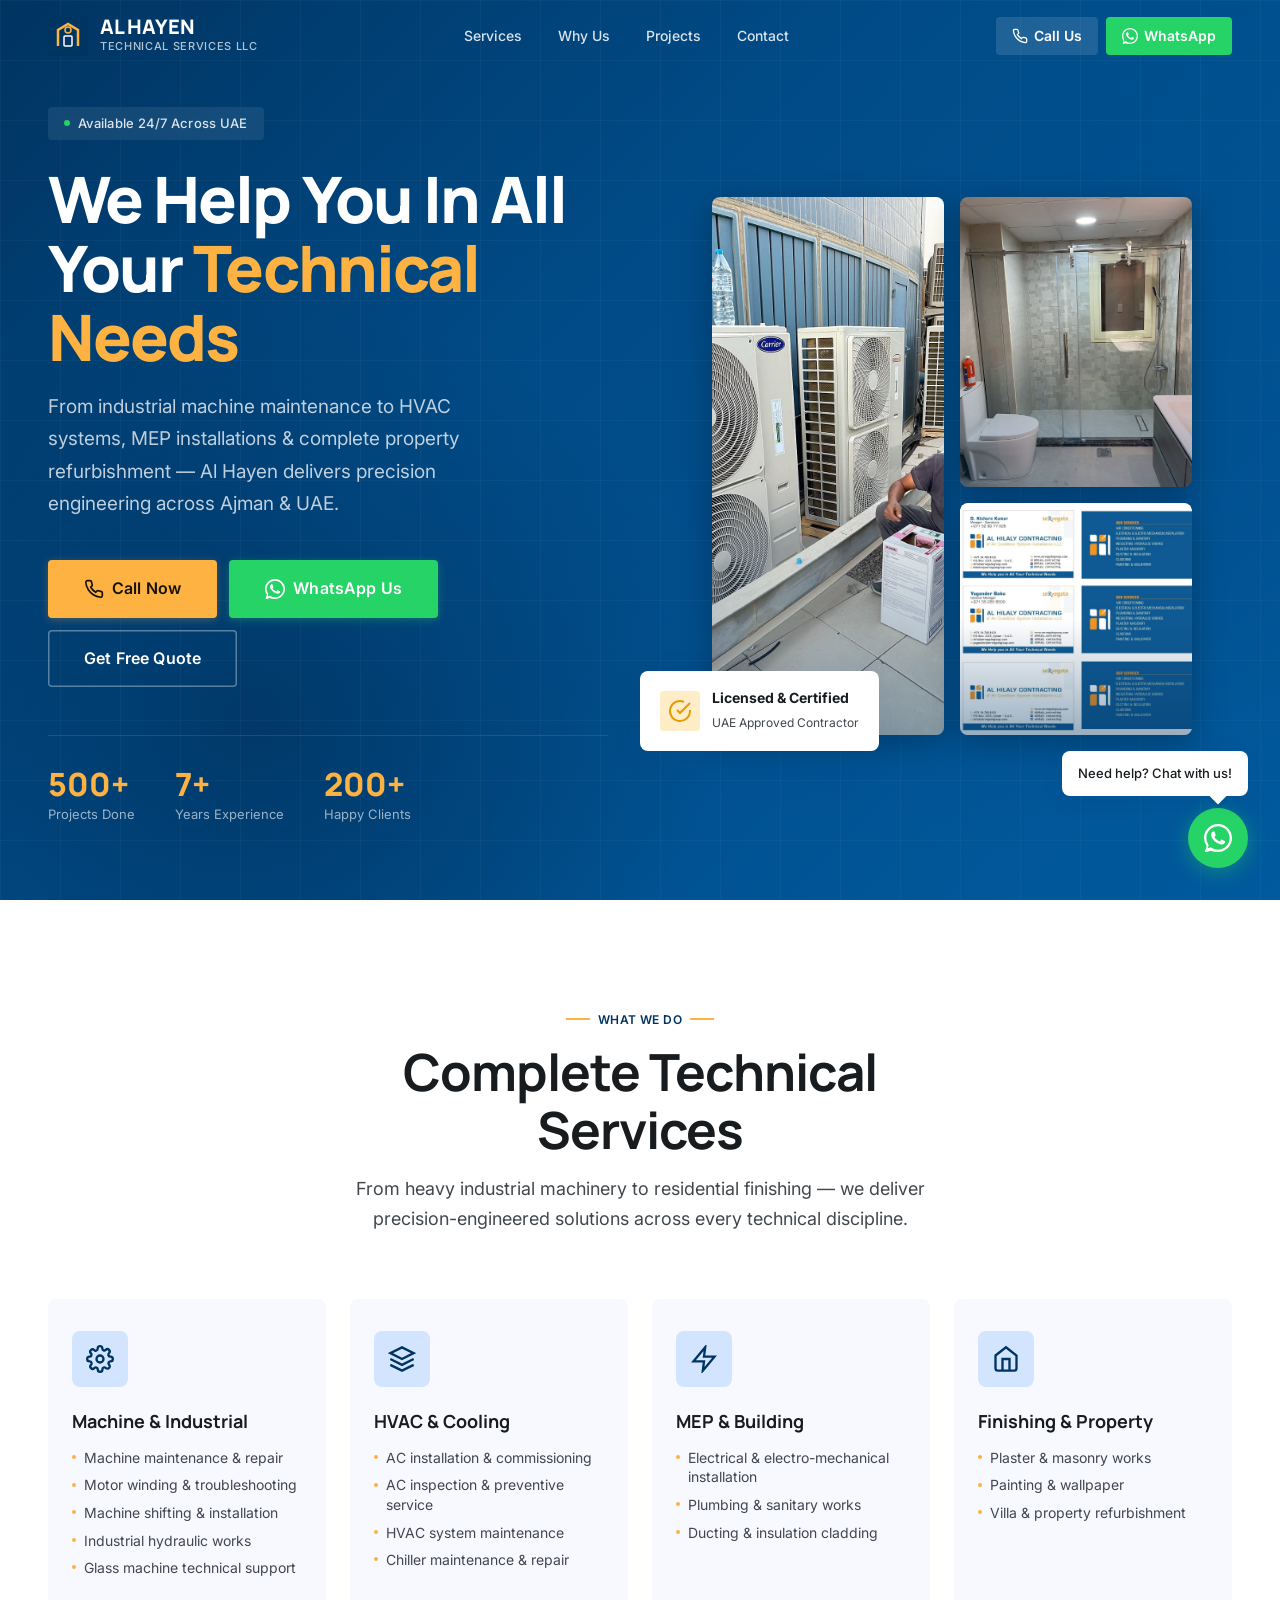
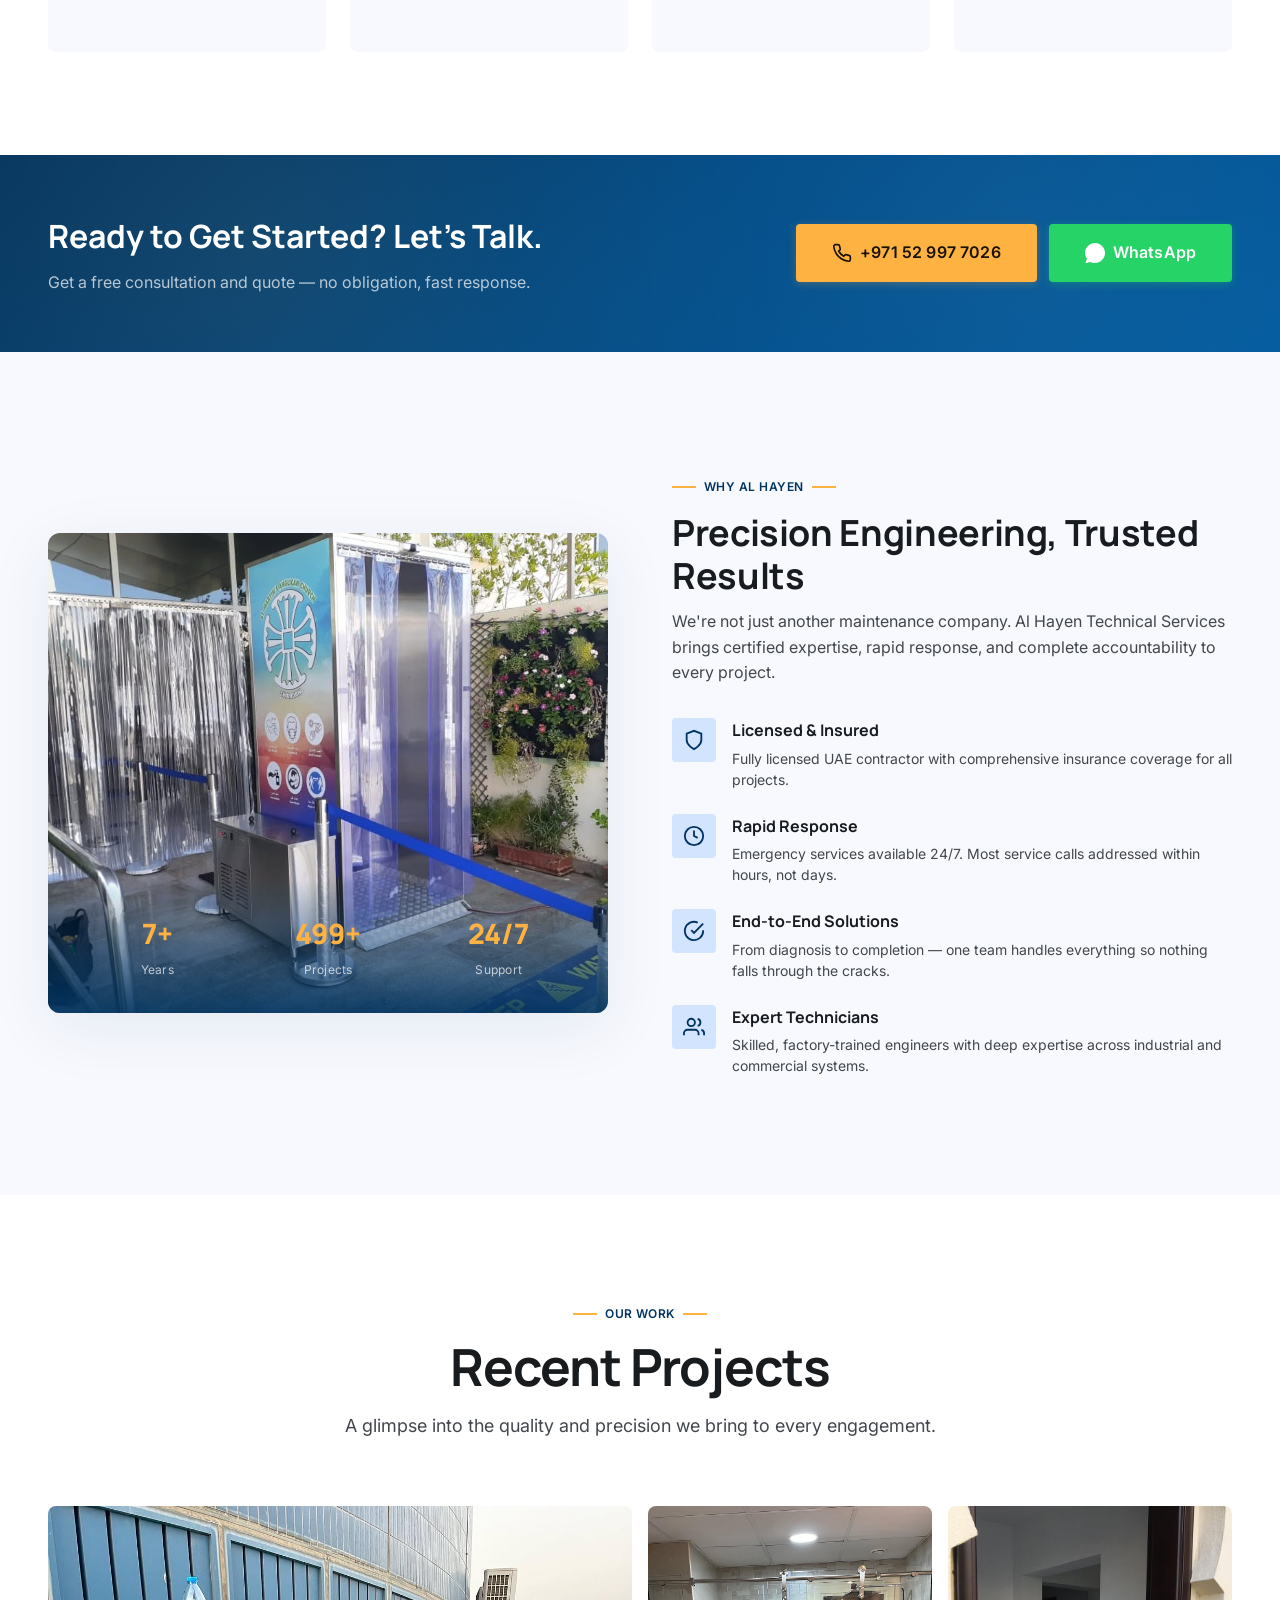
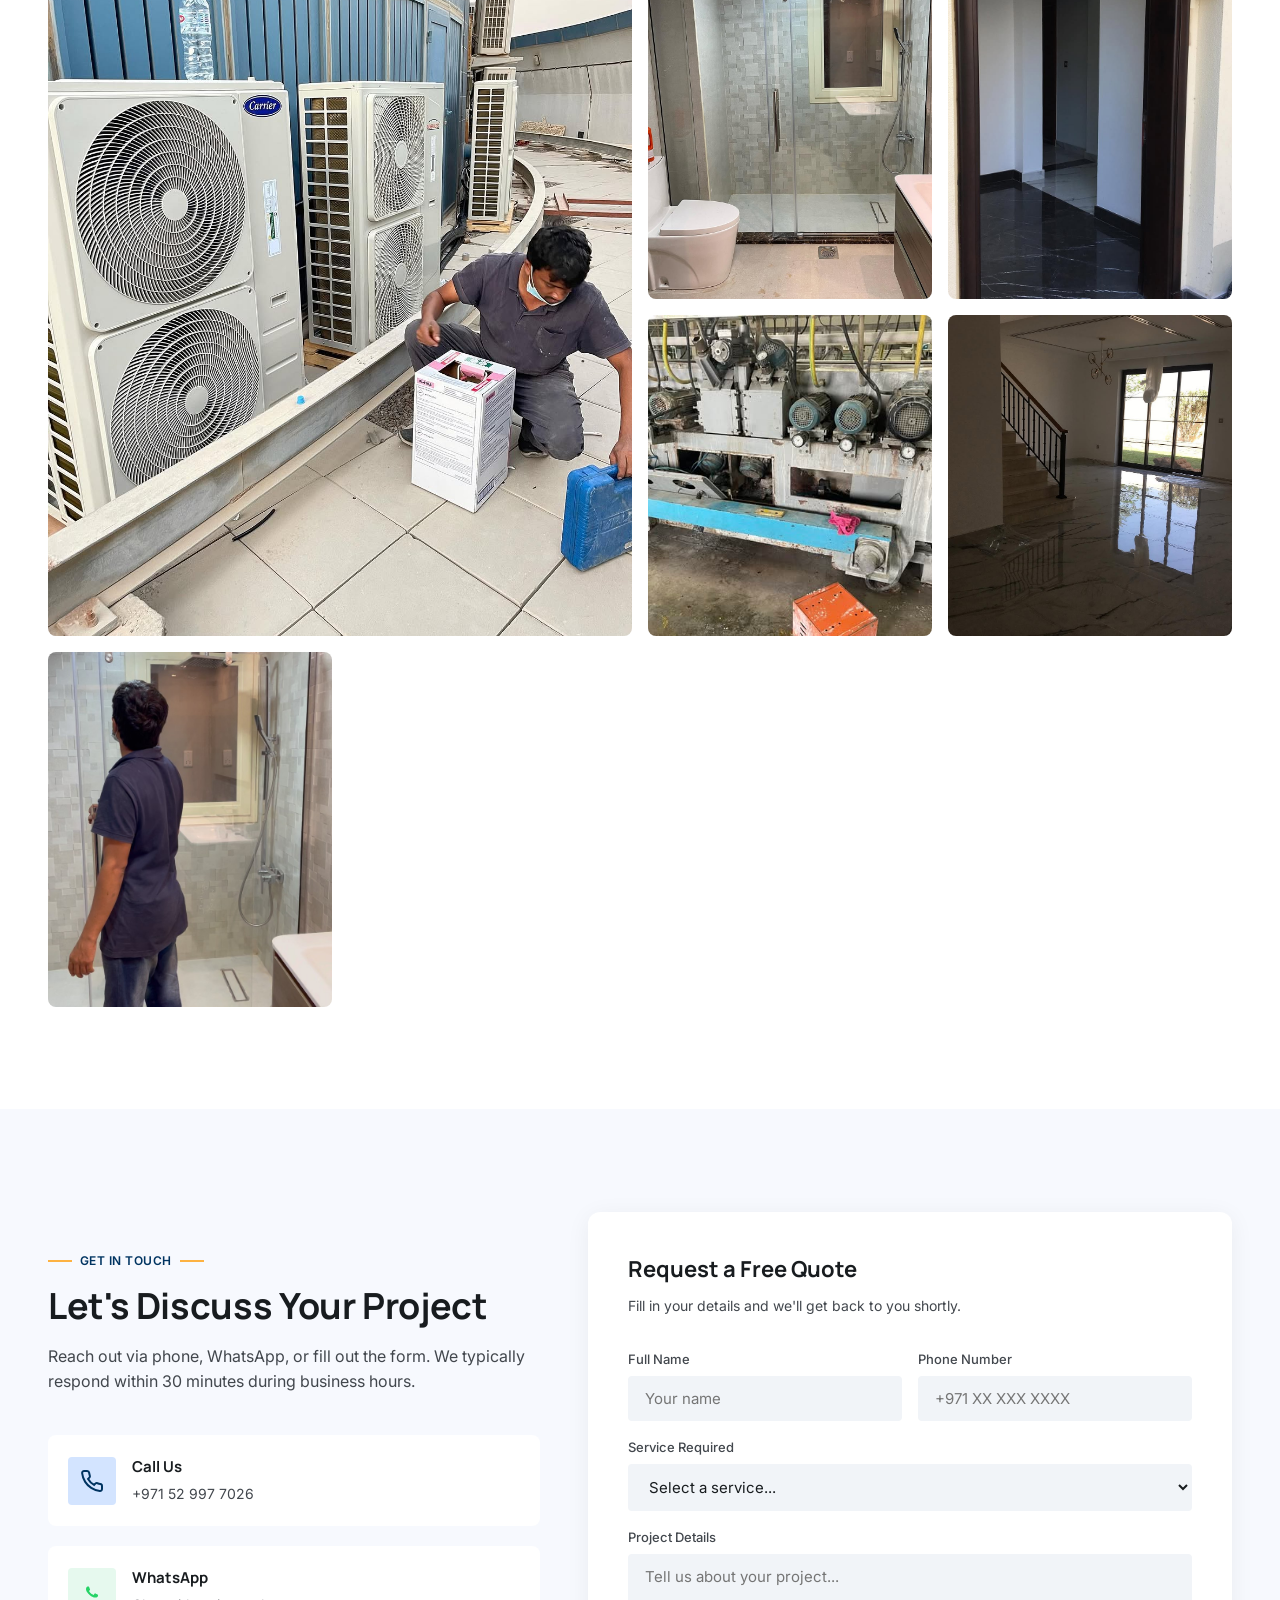
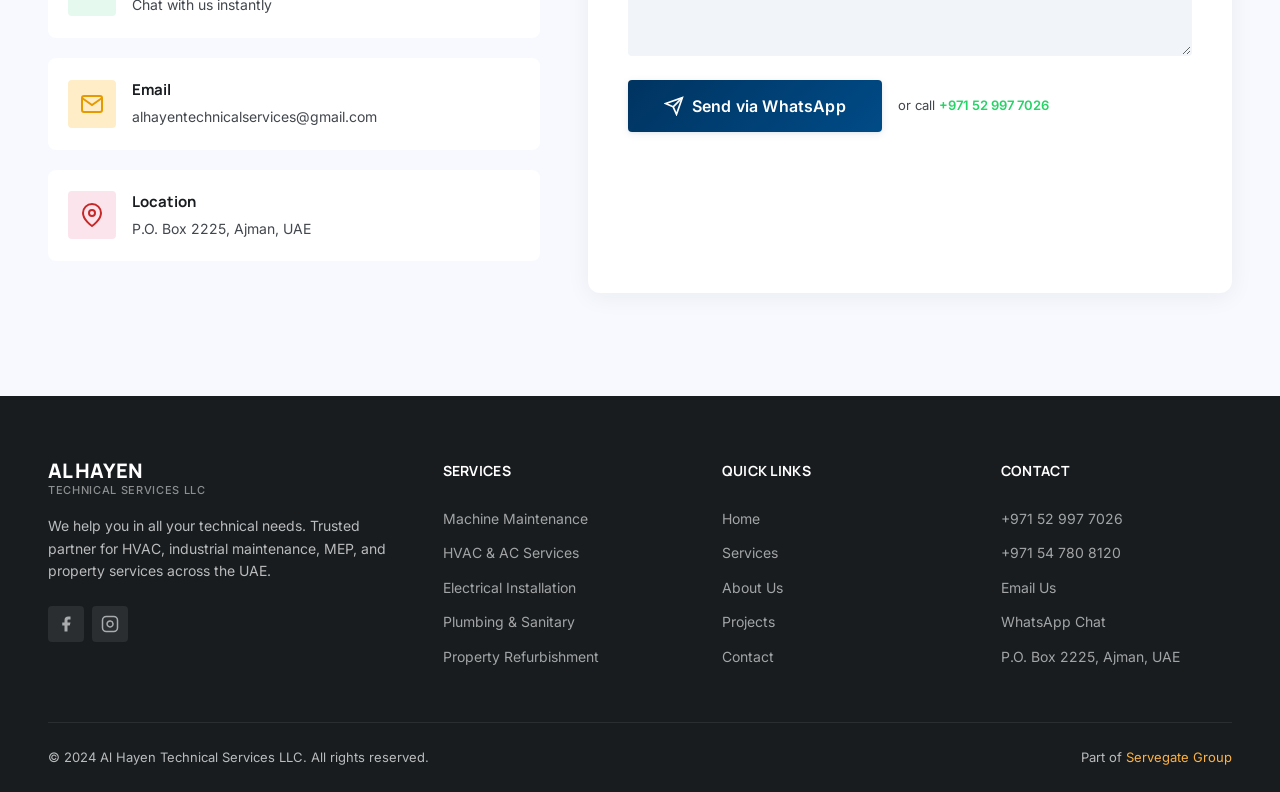
==== index.html @ f41e12c6 "feat: initial single-page site with hero, services, why-us, projects, contact, floating CTAs" ====
<!DOCTYPE html>
<html lang="en" dir="ltr">
<head>
<meta charset="UTF-8">
<meta name="viewport" content="width=device-width, initial-scale=1.0">
<title>Al Hayen Technical Services LLC | HVAC, Machine Maintenance & MEP Services in Ajman, UAE</title>
<meta name="description" content="Al Hayen Technical Services LLC – Premier HVAC installation, machine maintenance, industrial hydraulic works, electrical installation, plumbing, and property refurbishment services in Ajman & across UAE. Call +971 52 997 7026.">
<meta name="keywords" content="HVAC maintenance UAE, AC installation Ajman, machine maintenance UAE, industrial hydraulic works, plumbing services Ajman, electrical installation UAE, MEP services, chiller maintenance, villa refurbishment UAE, Al Hayen Technical Services">
<meta name="robots" content="index, follow">
<meta name="author" content="Al Hayen Technical Services LLC">
<link rel="canonical" href="https://www.servegategroup.com">
<meta property="og:title" content="Al Hayen Technical Services LLC | Expert Technical & MEP Services in UAE">
<meta property="og:description" content="Complete HVAC, machine maintenance, electrical, plumbing, and refurbishment solutions. Trusted by businesses across UAE since 2018.">
<meta property="og:type" content="website">
<meta property="og:url" content="https://www.servegategroup.com">
<meta property="og:locale" content="en_AE">
<meta name="twitter:card" content="summary_large_image">
<meta name="twitter:title" content="Al Hayen Technical Services LLC">
<meta name="twitter:description" content="Expert HVAC, Machine & MEP services across UAE. Contact us today.">
<link rel="stylesheet" href="css/style.css">
<script type="application/ld+json">
{"@context":"https://schema.org","@type":"LocalBusiness","name":"Al Hayen Technical Services LLC","description":"Premier technical services company offering HVAC, machine maintenance, MEP, electrical, plumbing, and refurbishment services in Ajman and across UAE.","url":"https://www.servegategroup.com","telephone":["+971529977026","+971547808120"],"email":"alhayentechnicalservices@gmail.com","address":{"@type":"PostalAddress","postOfficeBoxNumber":"2225","addressLocality":"Ajman","addressCountry":"AE"},"areaServed":{"@type":"Country","name":"United Arab Emirates"},"serviceType":["HVAC Installation","AC Maintenance","Machine Maintenance","Industrial Hydraulic Works","Electrical Installation","Plumbing","Ducting & Insulation","Painting & Refurbishment"],"priceRange":"$$","openingHours":"Mo-Sa 08:00-18:00"}
</script>
</head>
<body>

<!-- Navigation -->
<nav class="nav" id="nav" role="navigation" aria-label="Main navigation">
<div class="container"><div class="nav-inner">
<a href="#" class="nav-logo" aria-label="Al Hayen Technical Services Home">
<svg class="nav-logo-icon" viewBox="0 0 40 40" fill="none"><rect width="40" height="40" rx="4" fill="#003461"/><path d="M10 30V14l10-6 10 6v16" stroke="#fdb242" stroke-width="2.5" fill="none"/><rect x="16" y="20" width="8" height="10" rx="1" stroke="#fff" stroke-width="1.5" fill="none"/><circle cx="20" cy="14" r="3" stroke="#fdb242" stroke-width="1.5" fill="none"/></svg>
<div class="nav-logo-text"><span class="nav-logo-name">AL HAYEN</span><span class="nav-logo-sub">Technical Services LLC</span></div>
</a>
<ul class="nav-links" id="nav-links">
<li><a href="#services" class="nav-link">Services</a></li>
<li><a href="#why-us" class="nav-link">Why Us</a></li>
<li><a href="#projects" class="nav-link">Projects</a></li>
<li><a href="#contact" class="nav-link">Contact</a></li>
</ul>
<div class="nav-cta-group">
<a href="tel:+971529977026" class="nav-cta-phone"><svg viewBox="0 0 24 24" fill="none" stroke="currentColor" stroke-width="2"><path d="M22 16.92v3a2 2 0 01-2.18 2 19.79 19.79 0 01-8.63-3.07 19.5 19.5 0 01-6-6A19.79 19.79 0 012.12 4.18 2 2 0 014.11 2h3a2 2 0 012 1.72c.127.96.361 1.903.7 2.81a2 2 0 01-.45 2.11L8.09 9.91a16 16 0 006 6l1.27-1.27a2 2 0 012.11-.45c.907.339 1.85.573 2.81.7A2 2 0 0122 16.92z"/></svg>Call Us</a>
<a href="https://wa.me/971529977026?text=Hello%20Al%20Hayen%2C%20I%20need%20technical%20services." class="nav-cta-whatsapp" target="_blank" rel="noopener"><svg viewBox="0 0 24 24" fill="currentColor"><path d="M17.472 14.382c-.297-.149-1.758-.867-2.03-.967-.273-.099-.471-.148-.67.15-.197.297-.767.966-.94 1.164-.173.199-.347.223-.644.075-.297-.15-1.255-.463-2.39-1.475-.883-.788-1.48-1.761-1.653-2.059-.173-.297-.018-.458.13-.606.134-.133.298-.347.446-.52.149-.174.198-.298.298-.497.099-.198.05-.371-.025-.52-.075-.149-.669-1.612-.916-2.207-.242-.579-.487-.5-.669-.51-.173-.008-.371-.01-.57-.01-.198 0-.52.074-.792.372-.272.297-1.04 1.016-1.04 2.479 0 1.462 1.065 2.875 1.213 3.074.149.198 2.096 3.2 5.077 4.487.709.306 1.262.489 1.694.625.712.227 1.36.195 1.871.118.571-.085 1.758-.719 2.006-1.413.248-.694.248-1.289.173-1.413-.074-.124-.272-.198-.57-.347z"/><path d="M12 0C5.373 0 0 5.373 0 12c0 2.625.846 5.059 2.284 7.034L.789 23.492a.5.5 0 00.612.638l4.584-1.2A11.96 11.96 0 0012 24c6.627 0 12-5.373 12-12S18.627 0 12 0zm0 22c-2.239 0-4.332-.726-6.023-1.955l-.42-.312-2.715.711.724-2.646-.342-.544A9.958 9.958 0 012 12C2 6.477 6.477 2 12 2s10 4.477 10 10-4.477 10-10 10z"/></svg>WhatsApp</a>
</div>
<button class="nav-toggle" id="nav-toggle" aria-label="Toggle menu"><span></span><span></span><span></span></button>
</div></div>
</nav>

<!-- Hero -->
<section class="hero" id="home">
<div class="hero-grid-pattern"></div>
<div class="container"><div class="hero-content">
<div class="hero-text">
<div class="hero-badge reveal"><span class="hero-badge-dot"></span><span>Available 24/7 Across UAE</span></div>
<h1 class="display-lg hero-title reveal reveal-delay-1">We Help You In All Your <span class="hero-title-accent">Technical Needs</span></h1>
<p class="hero-subtitle reveal reveal-delay-2">From industrial machine maintenance to HVAC systems, MEP installations & complete property refurbishment — Al Hayen delivers precision engineering across Ajman & UAE.</p>
<div class="hero-cta-group reveal reveal-delay-3">
<a href="tel:+971529977026" class="btn btn-secondary btn-lg"><svg viewBox="0 0 24 24" fill="none" stroke="currentColor" stroke-width="2"><path d="M22 16.92v3a2 2 0 01-2.18 2 19.79 19.79 0 01-8.63-3.07 19.5 19.5 0 01-6-6A19.79 19.79 0 012.12 4.18 2 2 0 014.11 2h3a2 2 0 012 1.72c.127.96.361 1.903.7 2.81a2 2 0 01-.45 2.11L8.09 9.91a16 16 0 006 6l1.27-1.27a2 2 0 012.11-.45c.907.339 1.85.573 2.81.7A2 2 0 0122 16.92z"/></svg>Call Now</a>
<a href="https://wa.me/971529977026?text=Hello%20Al%20Hayen%2C%20I%20need%20technical%20services." class="btn btn-whatsapp btn-lg" target="_blank" rel="noopener"><svg viewBox="0 0 24 24" fill="currentColor" width="20" height="20"><path d="M17.472 14.382c-.297-.149-1.758-.867-2.03-.967-.273-.099-.471-.148-.67.15-.197.297-.767.966-.94 1.164-.173.199-.347.223-.644.075-.297-.15-1.255-.463-2.39-1.475-.883-.788-1.48-1.761-1.653-2.059-.173-.297-.018-.458.13-.606.134-.133.298-.347.446-.52.149-.174.198-.298.298-.497.099-.198.05-.371-.025-.52-.075-.149-.669-1.612-.916-2.207-.242-.579-.487-.5-.669-.51-.173-.008-.371-.01-.57-.01-.198 0-.52.074-.792.372-.272.297-1.04 1.016-1.04 2.479 0 1.462 1.065 2.875 1.213 3.074.149.198 2.096 3.2 5.077 4.487.709.306 1.262.489 1.694.625.712.227 1.36.195 1.871.118.571-.085 1.758-.719 2.006-1.413.248-.694.248-1.289.173-1.413-.074-.124-.272-.198-.57-.347z"/><path d="M12 0C5.373 0 0 5.373 0 12a11.96 11.96 0 002.284 7.034L.789 23.492a.5.5 0 00.612.638l4.584-1.2A11.96 11.96 0 0012 24c6.627 0 12-5.373 12-12S18.627 0 12 0zm0 22a9.94 9.94 0 01-5.599-1.701l-.42-.312-2.715.711.724-2.646-.342-.544A9.958 9.958 0 012 12C2 6.477 6.477 2 12 2s10 4.477 10 10-4.477 10-10 10z"/></svg>WhatsApp Us</a>
<a href="#contact" class="btn btn-outline btn-lg">Get Free Quote</a>
</div>
<div class="hero-stats reveal reveal-delay-4">
<div class="hero-stat"><div class="hero-stat-number"><span data-count="500" data-suffix="+">0</span></div><div class="hero-stat-label">Projects Done</div></div>
<div class="hero-stat"><div class="hero-stat-number"><span data-count="7" data-suffix="+">0</span></div><div class="hero-stat-label">Years Experience</div></div>
<div class="hero-stat"><div class="hero-stat-number"><span data-count="200" data-suffix="+">0</span></div><div class="hero-stat-label">Happy Clients</div></div>
</div>
</div>
<div class="hero-visual reveal-right">
<div class="hero-image-grid">
<div class="hero-image-card"><img src="images/ig_2022-08-16_chvhcnzbmzx_image_01_106c8781.jpg" alt="HVAC maintenance service by Al Hayen" loading="eager"></div>
<div class="hero-image-card"><img src="images/ig_2021-12-15_cxf98jsbx-q_image_03_b2175682.jpg" alt="Bathroom renovation by Al Hayen" loading="eager"></div>
<div class="hero-image-card"><img src="images/ig_2021-05-07_colkmxpncfr_image_01_bd1fe22f.jpg" alt="Machine maintenance work" loading="eager"></div>
</div>
<div class="hero-floating-card">
<div class="hero-floating-icon"><svg viewBox="0 0 24 24" fill="none" stroke="currentColor" stroke-width="2" width="24" height="24"><path d="M22 11.08V12a10 10 0 11-5.93-9.14"/><polyline points="22 4 12 14.01 9 11.01"/></svg></div>
<div class="hero-floating-text"><strong>Licensed & Certified</strong><span>UAE Approved Contractor</span></div>
</div>
</div>
</div></div>
</section>

<!-- Services -->
<section class="services-overview section" id="services">
<div class="container">
<div class="section-header reveal">
<div class="section-label label-sm">What We Do</div>
<h2 class="display-md section-title">Complete Technical Services</h2>
<p class="body-lg section-desc">From heavy industrial machinery to residential finishing — we deliver precision-engineered solutions across every technical discipline.</p>
</div>
<div class="service-categories">

<div class="service-category reveal reveal-delay-1">
<div class="service-category-icon"><svg viewBox="0 0 24 24" fill="none" stroke="currentColor" stroke-width="2"><circle cx="12" cy="12" r="3"/><path d="M19.4 15a1.65 1.65 0 00.33 1.82l.06.06a2 2 0 010 2.83 2 2 0 01-2.83 0l-.06-.06a1.65 1.65 0 00-1.82-.33 1.65 1.65 0 00-1 1.51V21a2 2 0 01-4 0v-.09A1.65 1.65 0 009 19.4a1.65 1.65 0 00-1.82.33l-.06.06a2 2 0 01-2.83-2.83l.06-.06A1.65 1.65 0 004.68 15a1.65 1.65 0 00-1.51-1H3a2 2 0 010-4h.09A1.65 1.65 0 004.6 9a1.65 1.65 0 00-.33-1.82l-.06-.06a2 2 0 112.83-2.83l.06.06A1.65 1.65 0 009 4.68a1.65 1.65 0 001-1.51V3a2 2 0 014 0v.09a1.65 1.65 0 001 1.51 1.65 1.65 0 001.82-.33l.06-.06a2 2 0 012.83 2.83l-.06.06a1.65 1.65 0 00-.33 1.82V9a1.65 1.65 0 001.51 1H21a2 2 0 010 4h-.09a1.65 1.65 0 00-1.51 1z"/></svg></div>
<h3>Machine & Industrial</h3>
<ul class="service-category-list">
<li>Machine maintenance & repair</li>
<li>Motor winding & troubleshooting</li>
<li>Machine shifting & installation</li>
<li>Industrial hydraulic works</li>
<li>Glass machine technical support</li>
</ul>
<div class="service-category-cta"><span>Get Quote</span><svg viewBox="0 0 24 24" fill="none" stroke="currentColor" stroke-width="2.5"><line x1="5" y1="12" x2="19" y2="12"/><polyline points="12 5 19 12 12 19"/></svg></div>
</div>

<div class="service-category reveal reveal-delay-2">
<div class="service-category-icon"><svg viewBox="0 0 24 24" fill="none" stroke="currentColor" stroke-width="2"><path d="M12 2L2 7l10 5 10-5-10-5z"/><path d="M2 17l10 5 10-5"/><path d="M2 12l10 5 10-5"/></svg></div>
<h3>HVAC & Cooling</h3>
<ul class="service-category-list">
<li>AC installation & commissioning</li>
<li>AC inspection & preventive service</li>
<li>HVAC system maintenance</li>
<li>Chiller maintenance & repair</li>
</ul>
<div class="service-category-cta"><span>Get Quote</span><svg viewBox="0 0 24 24" fill="none" stroke="currentColor" stroke-width="2.5"><line x1="5" y1="12" x2="19" y2="12"/><polyline points="12 5 19 12 12 19"/></svg></div>
</div>

<div class="service-category reveal reveal-delay-3">
<div class="service-category-icon"><svg viewBox="0 0 24 24" fill="none" stroke="currentColor" stroke-width="2"><path d="M13 2L3 14h9l-1 8 10-12h-9l1-8z"/></svg></div>
<h3>MEP & Building</h3>
<ul class="service-category-list">
<li>Electrical & electro-mechanical installation</li>
<li>Plumbing & sanitary works</li>
<li>Ducting & insulation cladding</li>
</ul>
<div class="service-category-cta"><span>Get Quote</span><svg viewBox="0 0 24 24" fill="none" stroke="currentColor" stroke-width="2.5"><line x1="5" y1="12" x2="19" y2="12"/><polyline points="12 5 19 12 12 19"/></svg></div>
</div>

<div class="service-category reveal reveal-delay-4">
<div class="service-category-icon"><svg viewBox="0 0 24 24" fill="none" stroke="currentColor" stroke-width="2"><path d="M3 9l9-7 9 7v11a2 2 0 01-2 2H5a2 2 0 01-2-2z"/><polyline points="9 22 9 12 15 12 15 22"/></svg></div>
<h3>Finishing & Property</h3>
<ul class="service-category-list">
<li>Plaster & masonry works</li>
<li>Painting & wallpaper</li>
<li>Villa & property refurbishment</li>
</ul>
<div class="service-category-cta"><span>Get Quote</span><svg viewBox="0 0 24 24" fill="none" stroke="currentColor" stroke-width="2.5"><line x1="5" y1="12" x2="19" y2="12"/><polyline points="12 5 19 12 12 19"/></svg></div>
</div>

</div>
</div>
</section>

<!-- CTA Banner -->
<section class="cta-banner section" style="padding:0">
<div class="container"><div class="cta-banner-inner">
<div class="cta-banner-text">
<h2>Ready to Get Started? Let's Talk.</h2>
<p>Get a free consultation and quote — no obligation, fast response.</p>
</div>
<div class="cta-banner-actions">
<a href="tel:+971529977026" class="btn btn-secondary btn-lg"><svg viewBox="0 0 24 24" fill="none" stroke="currentColor" stroke-width="2"><path d="M22 16.92v3a2 2 0 01-2.18 2 19.79 19.79 0 01-8.63-3.07 19.5 19.5 0 01-6-6A19.79 19.79 0 012.12 4.18 2 2 0 014.11 2h3a2 2 0 012 1.72c.127.96.361 1.903.7 2.81a2 2 0 01-.45 2.11L8.09 9.91a16 16 0 006 6l1.27-1.27a2 2 0 012.11-.45c.907.339 1.85.573 2.81.7A2 2 0 0122 16.92z"/></svg>+971 52 997 7026</a>
<a href="https://wa.me/971529977026" class="btn btn-whatsapp btn-lg" target="_blank" rel="noopener"><svg viewBox="0 0 24 24" fill="currentColor" width="20" height="20"><path d="M17.472 14.382c-.297-.149-1.758-.867-2.03-.967-.273-.099-.471-.148-.67.15-.197.297-.767.966-.94 1.164-.173.199-.347.223-.644.075-.297-.15-1.255-.463-2.39-1.475-.883-.788-1.48-1.761-1.653-2.059-.173-.297-.018-.458.13-.606.134-.133.298-.347.446-.52.149-.174.198-.298.298-.497.099-.198.05-.371-.025-.52-.075-.149-.669-1.612-.916-2.207-.242-.579-.487-.5-.669-.51-.173-.008-.371-.01-.57-.01-.198 0-.52.074-.792.372-.272.297-1.04 1.016-1.04 2.479 0 1.462 1.065 2.875 1.213 3.074.149.198 2.096 3.2 5.077 4.487.709.306 1.262.489 1.694.625.712.227 1.36.195 1.871.118.571-.085 1.758-.719 2.006-1.413.248-.694.248-1.289.173-1.413-.074-.124-.272-.198-.57-.347z"/><path d="M12 0C5.373 0 0 5.373 0 12a11.96 11.96 0 002.284 7.034L.789 23.492a.5.5 0 00.612.638l4.584-1.2A11.96 11.96 0 0012 24c6.627 0 12-5.373 12-12S18.627 0 12 0z"/></svg>WhatsApp</a>
</div>
</div></div>
</section>

<!-- Why Choose Us -->
<section class="why-us section" id="why-us">
<div class="container"><div class="why-us-grid">
<div class="why-us-image reveal-left">
<img src="images/ig_2021-05-07_colkus-hmqb_image_01_f644bfc2.jpg" alt="Al Hayen technical installation work">
<div class="why-us-image-overlay">
<div class="why-us-image-stat"><strong data-count="7" data-suffix="+">0</strong><span>Years</span></div>
<div class="why-us-image-stat"><strong data-count="500" data-suffix="+">0</strong><span>Projects</span></div>
<div class="why-us-image-stat"><strong data-count="24" data-suffix="/7">0</strong><span>Support</span></div>
</div>
</div>
<div class="why-us-content reveal-right">
<div class="section-label label-sm">Why Al Hayen</div>
<h2 class="headline-lg">Precision Engineering, Trusted Results</h2>
<p class="body-md" style="color:var(--on-surface-variant);margin-top:0.75rem">We're not just another maintenance company. Al Hayen Technical Services brings certified expertise, rapid response, and complete accountability to every project.</p>
<div class="why-us-features">
<div class="why-us-feature">
<div class="why-us-feature-icon"><svg viewBox="0 0 24 24" fill="none" stroke="currentColor" stroke-width="2"><path d="M12 22s8-4 8-10V5l-8-3-8 3v7c0 6 8 10 8 10z"/></svg></div>
<div><h4>Licensed & Insured</h4><p>Fully licensed UAE contractor with comprehensive insurance coverage for all projects.</p></div>
</div>
<div class="why-us-feature">
<div class="why-us-feature-icon"><svg viewBox="0 0 24 24" fill="none" stroke="currentColor" stroke-width="2"><circle cx="12" cy="12" r="10"/><polyline points="12 6 12 12 16 14"/></svg></div>
<div><h4>Rapid Response</h4><p>Emergency services available 24/7. Most service calls addressed within hours, not days.</p></div>
</div>
<div class="why-us-feature">
<div class="why-us-feature-icon"><svg viewBox="0 0 24 24" fill="none" stroke="currentColor" stroke-width="2"><path d="M22 11.08V12a10 10 0 11-5.93-9.14"/><polyline points="22 4 12 14.01 9 11.01"/></svg></div>
<div><h4>End-to-End Solutions</h4><p>From diagnosis to completion — one team handles everything so nothing falls through the cracks.</p></div>
</div>
<div class="why-us-feature">
<div class="why-us-feature-icon"><svg viewBox="0 0 24 24" fill="none" stroke="currentColor" stroke-width="2"><path d="M17 21v-2a4 4 0 00-4-4H5a4 4 0 00-4 4v2"/><circle cx="9" cy="7" r="4"/><path d="M23 21v-2a4 4 0 00-3-3.87"/><path d="M16 3.13a4 4 0 010 7.75"/></svg></div>
<div><h4>Expert Technicians</h4><p>Skilled, factory-trained engineers with deep expertise across industrial and commercial systems.</p></div>
</div>
</div>
</div>
</div></div>
</section>

<!-- Projects Gallery -->
<section class="projects section" id="projects">
<div class="container">
<div class="section-header reveal">
<div class="section-label label-sm">Our Work</div>
<h2 class="display-md section-title">Recent Projects</h2>
<p class="body-lg section-desc">A glimpse into the quality and precision we bring to every engagement.</p>
</div>
<div class="projects-grid">
<div class="project-card reveal"><img src="images/ig_2022-08-16_chvhcnzbmzx_image_01_106c8781.jpg" alt="HVAC outdoor unit maintenance" loading="lazy"><div class="project-card-overlay"><span>HVAC</span><h3>Commercial AC Maintenance</h3></div></div>
<div class="project-card reveal reveal-delay-1"><img src="images/ig_2021-12-15_cxf98jsbx-q_image_03_b2175682.jpg" alt="Bathroom renovation project" loading="lazy"><div class="project-card-overlay"><span>Refurbishment</span><h3>Bathroom Renovation</h3></div></div>
<div class="project-card reveal reveal-delay-2"><img src="images/ig_2021-05-07_colohemnpby_image_01_d3613213.jpg" alt="Electrical installation work" loading="lazy"><div class="project-card-overlay"><span>Electrical</span><h3>Electro-Mechanical Install</h3></div></div>
<div class="project-card reveal reveal-delay-1"><img src="images/fb_unknown-date_post2_image_05_66b47ca9.jpg" alt="Industrial machinery maintenance" loading="lazy"><div class="project-card-overlay"><span>Industrial</span><h3>Machine Maintenance</h3></div></div>
<div class="project-card reveal reveal-delay-2"><img src="images/ig_2021-05-08_comzwvcnc2o_image_01_40a41da8.jpg" alt="Plumbing installation" loading="lazy"><div class="project-card-overlay"><span>MEP</span><h3>Plumbing & Sanitary</h3></div></div>
<div class="project-card reveal reveal-delay-3"><img src="images/ig_2021-12-15_cxf98jsbx-q_image_01_9e23c23c.jpg" alt="Interior finishing work" loading="lazy"><div class="project-card-overlay"><span>Finishing</span><h3>Interior Finishing</h3></div></div>
</div>
</div>
</section>

<!-- Contact -->
<section class="contact section" id="contact">
<div class="container"><div class="contact-grid">
<div class="contact-info reveal-left">
<div class="section-label label-sm">Get In Touch</div>
<h2 class="headline-lg">Let's Discuss Your Project</h2>
<p class="body-md contact-info-desc">Reach out via phone, WhatsApp, or fill out the form. We typically respond within 30 minutes during business hours.</p>
<div class="contact-methods">
<a href="tel:+971529977026" class="contact-method"><div class="contact-method-icon phone"><svg viewBox="0 0 24 24" fill="none" stroke="currentColor" stroke-width="2"><path d="M22 16.92v3a2 2 0 01-2.18 2 19.79 19.79 0 01-8.63-3.07 19.5 19.5 0 01-6-6A19.79 19.79 0 012.12 4.18 2 2 0 014.11 2h3a2 2 0 012 1.72c.127.96.361 1.903.7 2.81a2 2 0 01-.45 2.11L8.09 9.91a16 16 0 006 6l1.27-1.27a2 2 0 012.11-.45c.907.339 1.85.573 2.81.7A2 2 0 0122 16.92z"/></svg></div><div class="contact-method-text"><strong>Call Us</strong><span>+971 52 997 7026</span></div></a>
<a href="https://wa.me/971529977026" class="contact-method" target="_blank" rel="noopener"><div class="contact-method-icon whatsapp"><svg viewBox="0 0 24 24" fill="currentColor"><path d="M17.472 14.382c-.297-.149-1.758-.867-2.03-.967-.273-.099-.471-.148-.67.15-.197.297-.767.966-.94 1.164-.173.199-.347.223-.644.075-.297-.15-1.255-.463-2.39-1.475-.883-.788-1.48-1.761-1.653-2.059-.173-.297-.018-.458.13-.606.134-.133.298-.347.446-.52.149-.174.198-.298.298-.497.099-.198.05-.371-.025-.52-.075-.149-.669-1.612-.916-2.207-.242-.579-.487-.5-.669-.51l-.57-.01c-.198 0-.52.074-.792.372-.272.297-1.04 1.016-1.04 2.479 0 1.462 1.065 2.875 1.213 3.074.149.198 2.096 3.2 5.077 4.487.709.306 1.262.489 1.694.625.712.227 1.36.195 1.871.118.571-.085 1.758-.719 2.006-1.413.248-.694.248-1.289.173-1.413-.074-.124-.272-.198-.57-.347z"/></svg></div><div class="contact-method-text"><strong>WhatsApp</strong><span>Chat with us instantly</span></div></a>
<a href="mailto:alhayentechnicalservices@gmail.com" class="contact-method"><div class="contact-method-icon email"><svg viewBox="0 0 24 24" fill="none" stroke="currentColor" stroke-width="2"><path d="M4 4h16c1.1 0 2 .9 2 2v12c0 1.1-.9 2-2 2H4c-1.1 0-2-.9-2-2V6c0-1.1.9-2 2-2z"/><polyline points="22,6 12,13 2,6"/></svg></div><div class="contact-method-text"><strong>Email</strong><span>alhayentechnicalservices@gmail.com</span></div></a>
<div class="contact-method"><div class="contact-method-icon location"><svg viewBox="0 0 24 24" fill="none" stroke="currentColor" stroke-width="2"><path d="M21 10c0 7-9 13-9 13s-9-6-9-13a9 9 0 0118 0z"/><circle cx="12" cy="10" r="3"/></svg></div><div class="contact-method-text"><strong>Location</strong><span>P.O. Box 2225, Ajman, UAE</span></div></div>
</div>
</div>
<div class="contact-form-card reveal-right">
<h3>Request a Free Quote</h3>
<p>Fill in your details and we'll get back to you shortly.</p>
<form id="contact-form">
<div class="form-grid">
<div class="form-group"><label for="name">Full Name</label><input type="text" id="name" name="name" placeholder="Your name" required></div>
<div class="form-group"><label for="phone">Phone Number</label><input type="tel" id="phone" name="phone" placeholder="+971 XX XXX XXXX" required></div>
<div class="form-group full-width"><label for="service">Service Required</label><select id="service" name="service" required>
<option value="">Select a service...</option>
<option value="Machine Maintenance">Machine Maintenance & Repair</option>
<option value="HVAC Installation">HVAC / AC Installation</option>
<option value="AC Service">AC Inspection & Service</option>
<option value="Chiller Maintenance">Chiller Maintenance</option>
<option value="Electrical Installation">Electrical & Electro-Mechanical</option>
<option value="Plumbing">Plumbing & Sanitary</option>
<option value="Industrial Hydraulic">Industrial Hydraulic Works</option>
<option value="Ducting Insulation">Ducting & Insulation</option>
<option value="Painting Wallpaper">Painting & Wallpaper</option>
<option value="Refurbishment">Property Refurbishment</option>
<option value="Other">Other</option>
</select></div>
<div class="form-group full-width"><label for="message">Project Details</label><textarea id="message" name="message" placeholder="Tell us about your project..." rows="4"></textarea></div>
</div>
<div class="form-submit-row">
<button type="submit" class="btn btn-primary btn-lg"><svg viewBox="0 0 24 24" fill="none" stroke="currentColor" stroke-width="2"><line x1="22" y1="2" x2="11" y2="13"/><polygon points="22 2 15 22 11 13 2 9 22 2"/></svg>Send via WhatsApp</button>
<span class="form-submit-alt">or call <a href="tel:+971529977026">+971 52 997 7026</a></span>
</div>
</form>
</div>
</div></div>
</section>

<!-- Footer -->
<footer class="footer">
<div class="container">
<div class="footer-grid">
<div class="footer-brand">
<div class="nav-logo-text"><span class="nav-logo-name" style="color:#fff">AL HAYEN</span><span class="nav-logo-sub">Technical Services LLC</span></div>
<p>We help you in all your technical needs. Trusted partner for HVAC, industrial maintenance, MEP, and property services across the UAE.</p>
<div class="footer-social">
<a href="#" aria-label="Facebook"><svg viewBox="0 0 24 24" fill="currentColor"><path d="M18 2h-3a5 5 0 00-5 5v3H7v4h3v8h4v-8h3l1-4h-4V7a1 1 0 011-1h3z"/></svg></a>
<a href="#" aria-label="Instagram"><svg viewBox="0 0 24 24" fill="none" stroke="currentColor" stroke-width="2"><rect x="2" y="2" width="20" height="20" rx="5"/><path d="M16 11.37A4 4 0 1112.63 8 4 4 0 0116 11.37z"/><line x1="17.5" y1="6.5" x2="17.51" y2="6.5"/></svg></a>
</div>
</div>
<div class="footer-col"><h4>Services</h4>
<a href="#services">Machine Maintenance</a><a href="#services">HVAC & AC Services</a><a href="#services">Electrical Installation</a><a href="#services">Plumbing & Sanitary</a><a href="#services">Property Refurbishment</a>
</div>
<div class="footer-col"><h4>Quick Links</h4>
<a href="#home">Home</a><a href="#services">Services</a><a href="#why-us">About Us</a><a href="#projects">Projects</a><a href="#contact">Contact</a>
</div>
<div class="footer-col"><h4>Contact</h4>
<a href="tel:+971529977026">+971 52 997 7026</a><a href="tel:+971547808120">+971 54 780 8120</a><a href="mailto:alhayentechnicalservices@gmail.com">Email Us</a><a href="https://wa.me/971529977026" target="_blank" rel="noopener">WhatsApp Chat</a><a>P.O. Box 2225, Ajman, UAE</a>
</div>
</div>
<div class="footer-bottom">
<span>&copy; 2024 Al Hayen Technical Services LLC. All rights reserved.</span>
<span>Part of <a href="https://www.servegategroup.com" target="_blank" rel="noopener">Servegate Group</a></span>
</div>
</div>
</footer>

<!-- Floating WhatsApp -->
<div class="floating-whatsapp">
<div class="floating-whatsapp-tooltip">Need help? Chat with us!</div>
<a href="https://wa.me/971529977026?text=Hello%20Al%20Hayen%2C%20I%20need%20technical%20services." class="floating-whatsapp-btn" target="_blank" rel="noopener" aria-label="Chat on WhatsApp"><svg viewBox="0 0 24 24" fill="currentColor"><path d="M17.472 14.382c-.297-.149-1.758-.867-2.03-.967-.273-.099-.471-.148-.67.15-.197.297-.767.966-.94 1.164-.173.199-.347.223-.644.075-.297-.15-1.255-.463-2.39-1.475-.883-.788-1.48-1.761-1.653-2.059-.173-.297-.018-.458.13-.606.134-.133.298-.347.446-.52.149-.174.198-.298.298-.497.099-.198.05-.371-.025-.52-.075-.149-.669-1.612-.916-2.207-.242-.579-.487-.5-.669-.51l-.57-.01c-.198 0-.52.074-.792.372-.272.297-1.04 1.016-1.04 2.479 0 1.462 1.065 2.875 1.213 3.074.149.198 2.096 3.2 5.077 4.487.709.306 1.262.489 1.694.625.712.227 1.36.195 1.871.118.571-.085 1.758-.719 2.006-1.413.248-.694.248-1.289.173-1.413-.074-.124-.272-.198-.57-.347z"/><path d="M12 0C5.373 0 0 5.373 0 12a11.96 11.96 0 002.284 7.034L.789 23.492a.5.5 0 00.612.638l4.584-1.2A11.96 11.96 0 0012 24c6.627 0 12-5.373 12-12S18.627 0 12 0zm0 22a9.94 9.94 0 01-5.599-1.701l-.42-.312-2.715.711.724-2.646-.342-.544A9.958 9.958 0 012 12C2 6.477 6.477 2 12 2s10 4.477 10 10-4.477 10-10 10z"/></svg></a>
</div>

<!-- Mobile CTA Bar -->
<div class="mobile-cta-bar">
<div class="mobile-cta-bar-inner">
<a href="tel:+971529977026" class="btn btn-primary"><svg viewBox="0 0 24 24" fill="none" stroke="currentColor" stroke-width="2" width="16" height="16"><path d="M22 16.92v3a2 2 0 01-2.18 2 19.79 19.79 0 01-8.63-3.07 19.5 19.5 0 01-6-6A19.79 19.79 0 012.12 4.18 2 2 0 014.11 2h3a2 2 0 012 1.72c.127.96.361 1.903.7 2.81a2 2 0 01-.45 2.11L8.09 9.91a16 16 0 006 6l1.27-1.27a2 2 0 012.11-.45c.907.339 1.85.573 2.81.7A2 2 0 0122 16.92z"/></svg>Call Now</a>
<a href="https://wa.me/971529977026" class="btn btn-whatsapp" target="_blank" rel="noopener"><svg viewBox="0 0 24 24" fill="currentColor" width="16" height="16"><path d="M17.472 14.382c-.297-.149-1.758-.867-2.03-.967-.273-.099-.471-.148-.67.15-.197.297-.767.966-.94 1.164-.173.199-.347.223-.644.075-.297-.15-1.255-.463-2.39-1.475-.883-.788-1.48-1.761-1.653-2.059-.173-.297-.018-.458.13-.606.134-.133.298-.347.446-.52.149-.174.198-.298.298-.497.099-.198.05-.371-.025-.52-.075-.149-.669-1.612-.916-2.207-.242-.579-.487-.5-.669-.51l-.57-.01c-.198 0-.52.074-.792.372-.272.297-1.04 1.016-1.04 2.479 0 1.462 1.065 2.875 1.213 3.074.149.198 2.096 3.2 5.077 4.487.709.306 1.262.489 1.694.625.712.227 1.36.195 1.871.118.571-.085 1.758-.719 2.006-1.413.248-.694.248-1.289.173-1.413-.074-.124-.272-.198-.57-.347z"/></svg>WhatsApp</a>
<a href="#contact" class="btn btn-secondary">Get Quote</a>
</div>
</div>

<script src="js/main.js"></script>
</body>
</html>
---- css/style.css ----
/* ============================================================
   AL HAYEN TECHNICAL SERVICES — Design System CSS
   "The Precision Engineer" — Editorial-Technical Hybrid
   ============================================================ */

/* --- Google Fonts --- */
@import url('https://fonts.googleapis.com/css2?family=Manrope:wght@300;400;500;600;700;800&family=Inter:wght@300;400;500;600;700&display=swap');

/* --- CSS Custom Properties (Design Tokens) --- */
:root {
  /* Primary Palette */
  --primary: #003461;
  --primary-container: #004B87;
  --primary-fixed: #d3e4ff;
  --on-primary: #ffffff;

  /* Secondary / CTA */
  --secondary: #e69a00;
  --secondary-container: #fdb242;
  --secondary-fixed: #ffedc8;
  --on-secondary-container: #1a1200;

  /* Surface Hierarchy */
  --surface: #f7f9fe;
  --surface-container-lowest: #ffffff;
  --surface-container-low: #f1f4f8;
  --surface-container: #ebeef3;
  --surface-container-high: #e0e3e8;
  --surface-container-highest: #d4d7dc;

  /* Text */
  --on-surface: #181c1f;
  --on-surface-variant: #42474d;
  --outline-variant: rgba(24, 28, 31, 0.15);

  /* Semantic */
  --success: #1a8754;
  --error: #ba1a1a;

  /* Shadows */
  --shadow-ambient: rgba(24, 28, 31, 0.06);
  --shadow-key: rgba(0, 52, 97, 0.08);

  /* Typography */
  --font-display: 'Manrope', sans-serif;
  --font-body: 'Inter', sans-serif;

  /* Radius */
  --radius-sm: 2px;
  --radius-default: 4px;
  --radius-md: 8px;
  --radius-lg: 12px;

  /* Transitions */
  --ease-out-expo: cubic-bezier(0.16, 1, 0.3, 1);
  --transition-fast: 200ms var(--ease-out-expo);
  --transition-medium: 400ms var(--ease-out-expo);
  --transition-slow: 600ms var(--ease-out-expo);
}

/* --- Reset & Base --- */
*,
*::before,
*::after {
  margin: 0;
  padding: 0;
  box-sizing: border-box;
}

html {
  scroll-behavior: smooth;
  font-size: 16px;
  -webkit-font-smoothing: antialiased;
  -moz-osx-font-smoothing: grayscale;
}

body {
  font-family: var(--font-body);
  color: var(--on-surface);
  background: var(--surface);
  line-height: 1.6;
  overflow-x: hidden;
}

img {
  max-width: 100%;
  height: auto;
  display: block;
}

a {
  text-decoration: none;
  color: inherit;
  transition: color var(--transition-fast);
}

ul, ol {
  list-style: none;
}

/* --- Typography Scale --- */
.display-lg {
  font-family: var(--font-display);
  font-size: clamp(2.5rem, 5vw, 4.5rem);
  font-weight: 800;
  line-height: 1.08;
  letter-spacing: -0.03em;
}

.display-md {
  font-family: var(--font-display);
  font-size: clamp(2rem, 4vw, 3.5rem);
  font-weight: 700;
  line-height: 1.12;
  letter-spacing: -0.02em;
}

.headline-lg {
  font-family: var(--font-display);
  font-size: clamp(1.5rem, 3vw, 2.25rem);
  font-weight: 700;
  line-height: 1.2;
  letter-spacing: -0.01em;
}

.headline-md {
  font-family: var(--font-display);
  font-size: clamp(1.25rem, 2.5vw, 1.75rem);
  font-weight: 600;
  line-height: 1.25;
}

.body-lg {
  font-family: var(--font-body);
  font-size: 1.125rem;
  font-weight: 400;
  line-height: 1.7;
}

.body-md {
  font-family: var(--font-body);
  font-size: 1rem;
  font-weight: 400;
  line-height: 1.6;
}

.label-md {
  font-family: var(--font-body);
  font-size: 0.875rem;
  font-weight: 500;
  line-height: 1.4;
  letter-spacing: 0.02em;
}

.label-sm {
  font-family: var(--font-body);
  font-size: 0.75rem;
  font-weight: 600;
  line-height: 1.3;
  letter-spacing: 0.04em;
  text-transform: uppercase;
}

/* --- Layout Utilities --- */
.container {
  width: 100%;
  max-width: 1280px;
  margin: 0 auto;
  padding: 0 clamp(1.25rem, 4vw, 3rem);
}

.section {
  padding: clamp(4rem, 8vw, 8rem) 0;
}

/* --- Buttons --- */
.btn {
  display: inline-flex;
  align-items: center;
  gap: 0.5rem;
  padding: 0.875rem 1.75rem;
  border: none;
  border-radius: var(--radius-default);
  font-family: var(--font-body);
  font-size: 0.9375rem;
  font-weight: 600;
  letter-spacing: 0.01em;
  cursor: pointer;
  transition: all var(--transition-fast);
  position: relative;
  overflow: hidden;
}

.btn::after {
  content: '';
  position: absolute;
  inset: 0;
  background: rgba(255, 255, 255, 0);
  transition: background var(--transition-fast);
}

.btn:hover::after {
  background: rgba(255, 255, 255, 0.1);
}

.btn:active {
  transform: scale(0.97);
}

.btn-primary {
  background: linear-gradient(135deg, var(--primary) 0%, var(--primary-container) 100%);
  color: var(--on-primary);
  box-shadow: 0 2px 8px var(--shadow-key), 0 1px 3px var(--shadow-ambient);
}

.btn-primary:hover {
  box-shadow: 0 4px 16px var(--shadow-key), 0 2px 6px var(--shadow-ambient);
  transform: translateY(-1px);
}

.btn-secondary {
  background: var(--secondary-container);
  color: var(--on-secondary-container);
  box-shadow: 0 2px 8px rgba(253, 178, 66, 0.25);
}

.btn-secondary:hover {
  background: var(--secondary);
  color: #fff;
  box-shadow: 0 4px 16px rgba(253, 178, 66, 0.35);
  transform: translateY(-1px);
}

.btn-outline {
  background: transparent;
  color: var(--on-primary);
  box-shadow: inset 0 0 0 1.5px rgba(255, 255, 255, 0.35);
}

.btn-outline:hover {
  background: rgba(255, 255, 255, 0.1);
  box-shadow: inset 0 0 0 1.5px rgba(255, 255, 255, 0.6);
}

.btn-whatsapp {
  background: #25D366;
  color: #fff;
  box-shadow: 0 2px 8px rgba(37, 211, 102, 0.3);
}

.btn-whatsapp:hover {
  background: #1fba59;
  box-shadow: 0 4px 16px rgba(37, 211, 102, 0.4);
  transform: translateY(-1px);
}

.btn-phone {
  background: var(--primary);
  color: var(--on-primary);
}

.btn-phone:hover {
  background: var(--primary-container);
  transform: translateY(-1px);
}

.btn-icon {
  width: 2.75rem;
  height: 2.75rem;
  padding: 0;
  display: inline-flex;
  align-items: center;
  justify-content: center;
  border-radius: var(--radius-default);
}

.btn svg {
  width: 1.125rem;
  height: 1.125rem;
  flex-shrink: 0;
}

.btn-lg {
  padding: 1rem 2.25rem;
  font-size: 1rem;
}

.btn-lg svg {
  width: 1.25rem;
  height: 1.25rem;
}

/* --- Navigation --- */
.nav {
  position: fixed;
  top: 0;
  left: 0;
  right: 0;
  z-index: 1000;
  padding: 1rem 0;
  transition: all var(--transition-medium);
}

.nav.scrolled {
  background: rgba(255, 255, 255, 0.78);
  backdrop-filter: blur(20px);
  -webkit-backdrop-filter: blur(20px);
  box-shadow: 0 1px 0 var(--outline-variant);
  padding: 0.625rem 0;
}

.nav-inner {
  display: flex;
  align-items: center;
  justify-content: space-between;
  gap: 2rem;
}

.nav-logo {
  display: flex;
  align-items: center;
  gap: 0.75rem;
  z-index: 1001;
}

.nav-logo-icon {
  width: 40px;
  height: 40px;
  display: flex;
  align-items: center;
  justify-content: center;
}

.nav-logo-text {
  display: flex;
  flex-direction: column;
}

.nav-logo-name {
  font-family: var(--font-display);
  font-size: 1.25rem;
  font-weight: 800;
  color: var(--on-primary);
  line-height: 1.1;
  letter-spacing: -0.01em;
  transition: color var(--transition-fast);
}

.nav.scrolled .nav-logo-name {
  color: var(--primary);
}

.nav-logo-sub {
  font-family: var(--font-body);
  font-size: 0.6875rem;
  font-weight: 500;
  color: rgba(255, 255, 255, 0.7);
  letter-spacing: 0.06em;
  text-transform: uppercase;
  transition: color var(--transition-fast);
}

.nav.scrolled .nav-logo-sub {
  color: var(--on-surface-variant);
}

.nav-links {
  display: flex;
  align-items: center;
  gap: 0.25rem;
}

.nav-link {
  padding: 0.5rem 1rem;
  font-family: var(--font-body);
  font-size: 0.875rem;
  font-weight: 500;
  color: rgba(255, 255, 255, 0.85);
  border-radius: var(--radius-default);
  transition: all var(--transition-fast);
}

.nav.scrolled .nav-link {
  color: var(--on-surface-variant);
}

.nav-link:hover {
  color: var(--on-primary);
  background: rgba(255, 255, 255, 0.1);
}

.nav.scrolled .nav-link:hover {
  color: var(--primary);
  background: var(--surface-container-low);
}

.nav-cta-group {
  display: flex;
  align-items: center;
  gap: 0.5rem;
}

.nav-cta-phone {
  display: inline-flex;
  align-items: center;
  gap: 0.375rem;
  padding: 0.5rem 1rem;
  background: rgba(255, 255, 255, 0.12);
  border-radius: var(--radius-default);
  color: var(--on-primary);
  font-size: 0.875rem;
  font-weight: 600;
  transition: all var(--transition-fast);
}

.nav.scrolled .nav-cta-phone {
  background: var(--primary-fixed);
  color: var(--primary);
}

.nav-cta-phone:hover {
  background: rgba(255, 255, 255, 0.2);
}

.nav.scrolled .nav-cta-phone:hover {
  background: var(--primary);
  color: var(--on-primary);
}

.nav-cta-whatsapp {
  display: inline-flex;
  align-items: center;
  gap: 0.375rem;
  padding: 0.5rem 1rem;
  background: #25D366;
  border-radius: var(--radius-default);
  color: #fff;
  font-size: 0.875rem;
  font-weight: 600;
  transition: all var(--transition-fast);
}

.nav-cta-whatsapp:hover {
  background: #1fba59;
  transform: translateY(-1px);
}

.nav-cta-whatsapp svg,
.nav-cta-phone svg {
  width: 1rem;
  height: 1rem;
}

/* Mobile Menu Toggle */
.nav-toggle {
  display: none;
  flex-direction: column;
  gap: 5px;
  background: none;
  border: none;
  cursor: pointer;
  padding: 4px;
  z-index: 1001;
}

.nav-toggle span {
  width: 24px;
  height: 2px;
  background: var(--on-primary);
  border-radius: 2px;
  transition: all var(--transition-fast);
}

.nav.scrolled .nav-toggle span {
  background: var(--on-surface);
}

.nav-toggle.active span:nth-child(1) {
  transform: rotate(45deg) translate(5px, 5px);
}

.nav-toggle.active span:nth-child(2) {
  opacity: 0;
}

.nav-toggle.active span:nth-child(3) {
  transform: rotate(-45deg) translate(5px, -5px);
}

/* --- Hero Section --- */
.hero {
  position: relative;
  min-height: 100vh;
  display: flex;
  align-items: center;
  background: linear-gradient(135deg, var(--primary) 0%, var(--primary-container) 40%, #005a9e 100%);
  overflow: hidden;
}

.hero::before {
  content: '';
  position: absolute;
  inset: 0;
  background:
    radial-gradient(ellipse 80% 60% at 70% 50%, rgba(0, 75, 135, 0.6) 0%, transparent 70%),
    radial-gradient(ellipse 60% 80% at 20% 80%, rgba(0, 52, 97, 0.8) 0%, transparent 60%);
  z-index: 1;
}

.hero-grid-pattern {
  position: absolute;
  inset: 0;
  background-image:
    linear-gradient(rgba(255,255,255,0.03) 1px, transparent 1px),
    linear-gradient(90deg, rgba(255,255,255,0.03) 1px, transparent 1px);
  background-size: 60px 60px;
  z-index: 1;
}

.hero-content {
  position: relative;
  z-index: 2;
  display: grid;
  grid-template-columns: 1fr 1fr;
  gap: 4rem;
  align-items: center;
  padding: 6rem 0 4rem;
}

.hero-text {
  max-width: 600px;
}

.hero-badge {
  display: inline-flex;
  align-items: center;
  gap: 0.5rem;
  padding: 0.375rem 1rem;
  background: rgba(255, 255, 255, 0.08);
  border-radius: var(--radius-default);
  margin-bottom: 1.5rem;
  backdrop-filter: blur(8px);
}

.hero-badge-dot {
  width: 6px;
  height: 6px;
  background: #25D366;
  border-radius: 50%;
  animation: pulse-dot 2s ease-in-out infinite;
}

@keyframes pulse-dot {
  0%, 100% { opacity: 1; transform: scale(1); }
  50% { opacity: 0.6; transform: scale(1.3); }
}

.hero-badge span {
  font-size: 0.8125rem;
  font-weight: 500;
  color: rgba(255, 255, 255, 0.85);
  letter-spacing: 0.02em;
}

.hero-title {
  color: var(--on-primary);
  margin-bottom: 1.25rem;
}

.hero-title-accent {
  color: var(--secondary-container);
}

.hero-subtitle {
  color: rgba(255, 255, 255, 0.75);
  font-size: clamp(1rem, 1.5vw, 1.1875rem);
  line-height: 1.7;
  margin-bottom: 2.5rem;
  max-width: 480px;
}

.hero-cta-group {
  display: flex;
  flex-wrap: wrap;
  gap: 0.75rem;
  margin-bottom: 3rem;
}

.hero-stats {
  display: flex;
  gap: 2.5rem;
  padding-top: 2rem;
  border-top: 1px solid rgba(255, 255, 255, 0.1);
}

.hero-stat {
  text-align: left;
}

.hero-stat-number {
  font-family: var(--font-display);
  font-size: 2rem;
  font-weight: 800;
  color: var(--secondary-container);
  line-height: 1;
}

.hero-stat-label {
  font-size: 0.8125rem;
  color: rgba(255, 255, 255, 0.6);
  margin-top: 0.25rem;
}

/* Hero Visual */
.hero-visual {
  position: relative;
  display: flex;
  justify-content: center;
  align-items: center;
}

.hero-image-grid {
  display: grid;
  grid-template-columns: 1fr 1fr;
  gap: 1rem;
  max-width: 480px;
}

.hero-image-card {
  border-radius: var(--radius-md);
  overflow: hidden;
  position: relative;
  box-shadow: 0 8px 32px rgba(0, 0, 0, 0.25);
  transition: transform var(--transition-medium);
}

.hero-image-card:hover {
  transform: translateY(-4px);
}

.hero-image-card:nth-child(1) {
  grid-row: span 2;
  min-height: 320px;
}

.hero-image-card:nth-child(2),
.hero-image-card:nth-child(3) {
  min-height: 152px;
}

.hero-image-card img {
  width: 100%;
  height: 100%;
  object-fit: cover;
}

.hero-image-card::after {
  content: '';
  position: absolute;
  inset: 0;
  background: linear-gradient(180deg, transparent 50%, rgba(0, 52, 97, 0.4) 100%);
}

.hero-floating-card {
  position: absolute;
  bottom: -1rem;
  left: -2rem;
  background: var(--surface-container-lowest);
  border-radius: var(--radius-md);
  padding: 1rem 1.25rem;
  display: flex;
  align-items: center;
  gap: 0.75rem;
  box-shadow: 0 8px 32px var(--shadow-key);
  z-index: 5;
  animation: float-card 4s ease-in-out infinite;
}

@keyframes float-card {
  0%, 100% { transform: translateY(0); }
  50% { transform: translateY(-8px); }
}

.hero-floating-icon {
  width: 40px;
  height: 40px;
  background: var(--secondary-fixed);
  border-radius: var(--radius-default);
  display: flex;
  align-items: center;
  justify-content: center;
  color: var(--secondary);
}

.hero-floating-text strong {
  display: block;
  font-size: 0.875rem;
  color: var(--on-surface);
}

.hero-floating-text span {
  font-size: 0.75rem;
  color: var(--on-surface-variant);
}

/* --- Floating WhatsApp Button --- */
.floating-whatsapp {
  position: fixed;
  bottom: 2rem;
  right: 2rem;
  z-index: 999;
  display: flex;
  flex-direction: column;
  align-items: flex-end;
  gap: 0.75rem;
}

.floating-whatsapp-tooltip {
  background: var(--surface-container-lowest);
  padding: 0.75rem 1rem;
  border-radius: var(--radius-md);
  box-shadow: 0 4px 24px var(--shadow-key);
  font-size: 0.8125rem;
  font-weight: 500;
  color: var(--on-surface);
  white-space: nowrap;
  opacity: 0;
  transform: translateY(8px);
  animation: tooltip-appear 0.5s ease-out 2s forwards;
  position: relative;
}

.floating-whatsapp-tooltip::after {
  content: '';
  position: absolute;
  bottom: -6px;
  right: 24px;
  width: 12px;
  height: 12px;
  background: var(--surface-container-lowest);
  transform: rotate(45deg);
  box-shadow: 2px 2px 4px var(--shadow-ambient);
}

@keyframes tooltip-appear {
  to { opacity: 1; transform: translateY(0); }
}

.floating-whatsapp-btn {
  width: 60px;
  height: 60px;
  border-radius: 50%;
  background: #25D366;
  color: #fff;
  display: flex;
  align-items: center;
  justify-content: center;
  box-shadow: 0 4px 20px rgba(37, 211, 102, 0.4);
  transition: all var(--transition-fast);
  animation: whatsapp-pulse 2s ease-in-out infinite;
  border: none;
  cursor: pointer;
}

.floating-whatsapp-btn:hover {
  transform: scale(1.1);
  box-shadow: 0 6px 28px rgba(37, 211, 102, 0.5);
}

.floating-whatsapp-btn svg {
  width: 28px;
  height: 28px;
}

@keyframes whatsapp-pulse {
  0%, 100% { box-shadow: 0 4px 20px rgba(37, 211, 102, 0.4); }
  50% { box-shadow: 0 4px 20px rgba(37, 211, 102, 0.4), 0 0 0 12px rgba(37, 211, 102, 0.1); }
}

/* --- Floating Call Button (Mobile) --- */
.floating-call {
  position: fixed;
  bottom: 2rem;
  left: 2rem;
  z-index: 999;
  display: none;
}

.floating-call-btn {
  width: 56px;
  height: 56px;
  border-radius: 50%;
  background: linear-gradient(135deg, var(--primary), var(--primary-container));
  color: #fff;
  display: flex;
  align-items: center;
  justify-content: center;
  box-shadow: 0 4px 20px var(--shadow-key);
  border: none;
  cursor: pointer;
  transition: all var(--transition-fast);
}

.floating-call-btn:hover {
  transform: scale(1.1);
}

.floating-call-btn svg {
  width: 24px;
  height: 24px;
}

/* --- Top CTA Bar (Mobile) --- */
.mobile-cta-bar {
  display: none;
  position: fixed;
  bottom: 0;
  left: 0;
  right: 0;
  z-index: 998;
  background: var(--surface-container-lowest);
  box-shadow: 0 -2px 16px var(--shadow-key);
  padding: 0.625rem 1rem;
}

.mobile-cta-bar-inner {
  display: flex;
  gap: 0.5rem;
}

.mobile-cta-bar .btn {
  flex: 1;
  justify-content: center;
  padding: 0.75rem;
  font-size: 0.8125rem;
  border-radius: var(--radius-default);
}

/* --- Services Overview Section --- */
.services-overview {
  background: var(--surface-container-lowest);
}

.section-header {
  text-align: center;
  max-width: 640px;
  margin: 0 auto 4rem;
}

.section-label {
  display: inline-flex;
  align-items: center;
  gap: 0.5rem;
  margin-bottom: 1rem;
  color: var(--primary);
}

.section-label::before {
  content: '';
  width: 24px;
  height: 2px;
  background: var(--secondary-container);
}

.section-label::after {
  content: '';
  width: 24px;
  height: 2px;
  background: var(--secondary-container);
}

.section-title {
  margin-bottom: 1rem;
}

.section-desc {
  color: var(--on-surface-variant);
}

/* Service Categories Grid */
.service-categories {
  display: grid;
  grid-template-columns: repeat(4, 1fr);
  gap: 1.5rem;
}

.service-category {
  background: var(--surface);
  border-radius: var(--radius-md);
  padding: 2rem 1.5rem;
  position: relative;
  overflow: hidden;
  transition: all var(--transition-medium);
  cursor: pointer;
}

.service-category::before {
  content: '';
  position: absolute;
  top: 0;
  left: 0;
  right: 0;
  height: 3px;
  background: linear-gradient(90deg, var(--primary), var(--primary-container));
  transform: scaleX(0);
  transform-origin: left;
  transition: transform var(--transition-medium);
}

.service-category:hover {
  background: var(--surface-container-low);
  transform: translateY(-4px);
  box-shadow: 0 8px 32px var(--shadow-ambient);
}

.service-category:hover::before {
  transform: scaleX(1);
}

.service-category-icon {
  width: 56px;
  height: 56px;
  background: var(--primary-fixed);
  border-radius: var(--radius-md);
  display: flex;
  align-items: center;
  justify-content: center;
  margin-bottom: 1.25rem;
  color: var(--primary);
  transition: all var(--transition-medium);
}

.service-category:hover .service-category-icon {
  background: linear-gradient(135deg, var(--primary), var(--primary-container));
  color: var(--on-primary);
}

.service-category-icon svg {
  width: 28px;
  height: 28px;
}

.service-category h3 {
  font-family: var(--font-display);
  font-size: 1.125rem;
  font-weight: 700;
  margin-bottom: 0.75rem;
  color: var(--on-surface);
}

.service-category-list {
  display: flex;
  flex-direction: column;
  gap: 0.5rem;
}

.service-category-list li {
  display: flex;
  align-items: flex-start;
  gap: 0.5rem;
  font-size: 0.875rem;
  color: var(--on-surface-variant);
  line-height: 1.4;
}

.service-category-list li::before {
  content: '';
  width: 4px;
  height: 4px;
  background: var(--secondary-container);
  border-radius: 50%;
  margin-top: 0.45rem;
  flex-shrink: 0;
}

.service-category-cta {
  display: inline-flex;
  align-items: center;
  gap: 0.375rem;
  margin-top: 1.25rem;
  font-size: 0.8125rem;
  font-weight: 600;
  color: var(--primary);
  opacity: 0;
  transform: translateY(4px);
  transition: all var(--transition-fast);
}

.service-category:hover .service-category-cta {
  opacity: 1;
  transform: translateY(0);
}

.service-category-cta svg {
  width: 14px;
  height: 14px;
  transition: transform var(--transition-fast);
}

.service-category:hover .service-category-cta svg {
  transform: translateX(2px);
}

/* --- CTA Banner --- */
.cta-banner {
  background: linear-gradient(135deg, var(--primary) 0%, var(--primary-container) 50%, #005a9e 100%);
  position: relative;
  overflow: hidden;
}

.cta-banner::before {
  content: '';
  position: absolute;
  inset: 0;
  background-image:
    radial-gradient(circle at 20% 50%, rgba(253, 178, 66, 0.08) 0%, transparent 50%),
    radial-gradient(circle at 80% 50%, rgba(255, 255, 255, 0.05) 0%, transparent 50%);
}

.cta-banner-inner {
  position: relative;
  z-index: 1;
  display: flex;
  align-items: center;
  justify-content: space-between;
  gap: 3rem;
  padding: 3.5rem 0;
}

.cta-banner-text h2 {
  font-family: var(--font-display);
  font-size: clamp(1.5rem, 3vw, 2rem);
  font-weight: 700;
  color: var(--on-primary);
  margin-bottom: 0.5rem;
}

.cta-banner-text p {
  color: rgba(255, 255, 255, 0.7);
  font-size: 1rem;
}

.cta-banner-actions {
  display: flex;
  gap: 0.75rem;
  flex-shrink: 0;
}

/* --- Why Choose Us --- */
.why-us {
  background: var(--surface);
}

.why-us-grid {
  display: grid;
  grid-template-columns: 1fr 1fr;
  gap: 4rem;
  align-items: center;
}

.why-us-image {
  position: relative;
  border-radius: var(--radius-lg);
  overflow: hidden;
  box-shadow: 0 16px 64px var(--shadow-key);
}

.why-us-image img {
  width: 100%;
  height: 480px;
  object-fit: cover;
}

.why-us-image-overlay {
  position: absolute;
  bottom: 0;
  left: 0;
  right: 0;
  padding: 2rem;
  background: linear-gradient(transparent, rgba(0, 52, 97, 0.9));
  display: flex;
  align-items: center;
  gap: 1rem;
}

.why-us-image-stat {
  text-align: center;
  flex: 1;
}

.why-us-image-stat strong {
  display: block;
  font-family: var(--font-display);
  font-size: 1.75rem;
  font-weight: 800;
  color: var(--secondary-container);
}

.why-us-image-stat span {
  font-size: 0.75rem;
  color: rgba(255, 255, 255, 0.7);
  letter-spacing: 0.02em;
}

.why-us-content {
  padding: 1rem 0;
}

.why-us-features {
  display: flex;
  flex-direction: column;
  gap: 1.5rem;
  margin-top: 2rem;
}

.why-us-feature {
  display: flex;
  gap: 1rem;
  align-items: flex-start;
}

.why-us-feature-icon {
  width: 44px;
  height: 44px;
  background: var(--primary-fixed);
  border-radius: var(--radius-default);
  display: flex;
  align-items: center;
  justify-content: center;
  flex-shrink: 0;
  color: var(--primary);
}

.why-us-feature-icon svg {
  width: 22px;
  height: 22px;
}

.why-us-feature h4 {
  font-family: var(--font-display);
  font-size: 1rem;
  font-weight: 700;
  margin-bottom: 0.25rem;
}

.why-us-feature p {
  font-size: 0.875rem;
  color: var(--on-surface-variant);
  line-height: 1.5;
}

/* --- Projects / Gallery --- */
.projects {
  background: var(--surface-container-lowest);
}

.projects-grid {
  display: grid;
  grid-template-columns: repeat(4, 1fr);
  grid-template-rows: auto auto;
  gap: 1rem;
}

.project-card {
  position: relative;
  border-radius: var(--radius-md);
  overflow: hidden;
  cursor: pointer;
  min-height: 240px;
}

.project-card:nth-child(1) {
  grid-column: span 2;
  grid-row: span 2;
  min-height: 500px;
}

.project-card img {
  width: 100%;
  height: 100%;
  object-fit: cover;
  transition: transform var(--transition-slow);
}

.project-card:hover img {
  transform: scale(1.05);
}

.project-card-overlay {
  position: absolute;
  inset: 0;
  background: linear-gradient(180deg, transparent 40%, rgba(0, 52, 97, 0.85) 100%);
  display: flex;
  flex-direction: column;
  justify-content: flex-end;
  padding: 1.5rem;
  opacity: 0;
  transition: opacity var(--transition-medium);
}

.project-card:hover .project-card-overlay {
  opacity: 1;
}

.project-card-overlay span {
  color: var(--secondary-container);
  font-size: 0.75rem;
  font-weight: 600;
  letter-spacing: 0.04em;
  text-transform: uppercase;
}

.project-card-overlay h3 {
  color: #fff;
  font-family: var(--font-display);
  font-size: 1.125rem;
  font-weight: 700;
}

/* --- Contact Section --- */
.contact {
  background: var(--surface);
}

.contact-grid {
  display: grid;
  grid-template-columns: 1fr 1.2fr;
  gap: 3rem;
}

.contact-info {
  padding: 2rem 0;
}

.contact-info-desc {
  color: var(--on-surface-variant);
  margin-bottom: 2.5rem;
  margin-top: 1rem;
}

.contact-methods {
  display: flex;
  flex-direction: column;
  gap: 1.25rem;
}

.contact-method {
  display: flex;
  align-items: center;
  gap: 1rem;
  padding: 1.25rem;
  background: var(--surface-container-lowest);
  border-radius: var(--radius-md);
  transition: all var(--transition-fast);
  cursor: pointer;
}

.contact-method:hover {
  transform: translateX(4px);
  box-shadow: 0 4px 16px var(--shadow-ambient);
}

.contact-method-icon {
  width: 48px;
  height: 48px;
  border-radius: var(--radius-default);
  display: flex;
  align-items: center;
  justify-content: center;
  flex-shrink: 0;
}

.contact-method-icon.phone {
  background: var(--primary-fixed);
  color: var(--primary);
}

.contact-method-icon.whatsapp {
  background: #e6f9ee;
  color: #25D366;
}

.contact-method-icon.email {
  background: var(--secondary-fixed);
  color: var(--secondary);
}

.contact-method-icon.location {
  background: #fce4ec;
  color: #c62828;
}

.contact-method-icon svg {
  width: 24px;
  height: 24px;
}

.contact-method-text strong {
  display: block;
  font-family: var(--font-display);
  font-size: 0.9375rem;
  font-weight: 700;
  margin-bottom: 0.125rem;
}

.contact-method-text span {
  font-size: 0.875rem;
  color: var(--on-surface-variant);
}

.contact-method-text a {
  color: var(--primary);
  font-weight: 500;
}

.contact-method-text a:hover {
  text-decoration: underline;
}

/* Contact Form */
.contact-form-card {
  background: var(--surface-container-lowest);
  border-radius: var(--radius-lg);
  padding: 2.5rem;
  box-shadow: 0 4px 24px var(--shadow-ambient);
}

.contact-form-card h3 {
  font-family: var(--font-display);
  font-size: 1.375rem;
  font-weight: 700;
  margin-bottom: 0.5rem;
}

.contact-form-card > p {
  font-size: 0.875rem;
  color: var(--on-surface-variant);
  margin-bottom: 2rem;
}

.form-grid {
  display: grid;
  grid-template-columns: 1fr 1fr;
  gap: 1rem;
}

.form-group {
  display: flex;
  flex-direction: column;
  gap: 0.375rem;
}

.form-group.full-width {
  grid-column: span 2;
}

.form-group label {
  font-size: 0.8125rem;
  font-weight: 500;
  color: var(--on-surface-variant);
}

.form-group input,
.form-group select,
.form-group textarea {
  padding: 0.75rem 1rem;
  background: var(--surface-container-low);
  border: 1.5px solid transparent;
  border-radius: var(--radius-default);
  font-family: var(--font-body);
  font-size: 0.9375rem;
  color: var(--on-surface);
  transition: all var(--transition-fast);
  outline: none;
}

.form-group input:focus,
.form-group select:focus,
.form-group textarea:focus {
  border-color: var(--primary);
  background: var(--surface-container-lowest);
  box-shadow: 0 0 0 3px rgba(0, 52, 97, 0.08);
}

.form-group textarea {
  resize: vertical;
  min-height: 100px;
}

.form-submit-row {
  display: flex;
  align-items: center;
  gap: 1rem;
  margin-top: 1.5rem;
}

.form-submit-row .btn {
  flex-shrink: 0;
}

.form-submit-alt {
  font-size: 0.8125rem;
  color: var(--on-surface-variant);
}

.form-submit-alt a {
  color: #25D366;
  font-weight: 600;
}

/* --- Footer --- */
.footer {
  background: var(--on-surface);
  color: rgba(255, 255, 255, 0.7);
  padding: 4rem 0 0;
}

.footer-grid {
  display: grid;
  grid-template-columns: 1.5fr 1fr 1fr 1fr;
  gap: 3rem;
  margin-bottom: 3rem;
}

.footer-brand p {
  font-size: 0.875rem;
  line-height: 1.6;
  margin-top: 1rem;
  margin-bottom: 1.5rem;
}

.footer-brand .nav-logo-name {
  color: #fff;
}

.footer-brand .nav-logo-sub {
  color: rgba(255, 255, 255, 0.5);
}

.footer-social {
  display: flex;
  gap: 0.5rem;
}

.footer-social a {
  width: 36px;
  height: 36px;
  border-radius: var(--radius-default);
  background: rgba(255, 255, 255, 0.08);
  display: flex;
  align-items: center;
  justify-content: center;
  color: rgba(255, 255, 255, 0.6);
  transition: all var(--transition-fast);
}

.footer-social a:hover {
  background: var(--primary-container);
  color: #fff;
}

.footer-social svg {
  width: 18px;
  height: 18px;
}

.footer-col h4 {
  font-family: var(--font-display);
  font-size: 0.875rem;
  font-weight: 700;
  color: #fff;
  margin-bottom: 1.25rem;
  letter-spacing: 0.02em;
  text-transform: uppercase;
}

.footer-col a {
  display: block;
  font-size: 0.875rem;
  padding: 0.375rem 0;
  color: rgba(255, 255, 255, 0.6);
  transition: color var(--transition-fast);
}

.footer-col a:hover {
  color: var(--secondary-container);
}

.footer-bottom {
  padding: 1.5rem 0;
  border-top: 1px solid rgba(255, 255, 255, 0.08);
  display: flex;
  align-items: center;
  justify-content: space-between;
  font-size: 0.8125rem;
}

.footer-bottom a {
  color: var(--secondary-container);
}

/* --- Scroll Animations --- */
.reveal {
  opacity: 0;
  transform: translateY(32px);
  transition: opacity 0.7s var(--ease-out-expo), transform 0.7s var(--ease-out-expo);
}

.reveal.visible {
  opacity: 1;
  transform: translateY(0);
}

.reveal-delay-1 { transition-delay: 0.1s; }
.reveal-delay-2 { transition-delay: 0.2s; }
.reveal-delay-3 { transition-delay: 0.3s; }
.reveal-delay-4 { transition-delay: 0.4s; }

.reveal-left {
  opacity: 0;
  transform: translateX(-32px);
  transition: opacity 0.7s var(--ease-out-expo), transform 0.7s var(--ease-out-expo);
}

.reveal-left.visible {
  opacity: 1;
  transform: translateX(0);
}

.reveal-right {
  opacity: 0;
  transform: translateX(32px);
  transition: opacity 0.7s var(--ease-out-expo), transform 0.7s var(--ease-out-expo);
}

.reveal-right.visible {
  opacity: 1;
  transform: translateX(0);
}

/* --- Counter Animation --- */
.counter {
  display: inline-block;
}

/* --- Responsive --- */
@media (max-width: 1024px) {
  .service-categories {
    grid-template-columns: repeat(2, 1fr);
  }

  .projects-grid {
    grid-template-columns: repeat(2, 1fr);
  }

  .project-card:nth-child(1) {
    min-height: 360px;
  }

  .hero-content {
    grid-template-columns: 1fr;
    text-align: center;
    padding: 7rem 0 4rem;
  }

  .hero-subtitle {
    margin-left: auto;
    margin-right: auto;
  }

  .hero-cta-group {
    justify-content: center;
  }

  .hero-stats {
    justify-content: center;
  }

  .hero-visual {
    display: none;
  }

  .why-us-grid {
    grid-template-columns: 1fr;
    gap: 2rem;
  }

  .why-us-image img {
    height: 360px;
  }

  .contact-grid {
    grid-template-columns: 1fr;
  }

  .footer-grid {
    grid-template-columns: 1fr 1fr;
    gap: 2rem;
  }

  .cta-banner-inner {
    flex-direction: column;
    text-align: center;
  }
}

@media (max-width: 768px) {
  .nav-links {
    display: none;
    position: fixed;
    top: 0;
    left: 0;
    right: 0;
    bottom: 0;
    background: var(--primary);
    flex-direction: column;
    align-items: center;
    justify-content: center;
    gap: 1rem;
    z-index: 1000;
  }

  .nav-links.active {
    display: flex;
  }

  .nav-links .nav-link {
    font-size: 1.25rem;
    color: rgba(255, 255, 255, 0.85);
  }

  .nav-links .nav-link:hover {
    color: #fff;
    background: rgba(255, 255, 255, 0.08);
  }

  .nav-cta-group {
    display: none;
  }

  .nav-links.active ~ .nav-cta-group {
    display: flex;
  }

  .nav-toggle {
    display: flex;
  }

  .service-categories {
    grid-template-columns: 1fr;
  }

  .projects-grid {
    grid-template-columns: 1fr;
  }

  .project-card:nth-child(1) {
    grid-column: span 1;
    grid-row: span 1;
    min-height: 260px;
  }

  .project-card {
    min-height: 200px;
  }

  .project-card-overlay {
    opacity: 1;
  }

  .form-grid {
    grid-template-columns: 1fr;
  }

  .form-group.full-width {
    grid-column: span 1;
  }

  .hero-stats {
    flex-direction: column;
    gap: 1rem;
  }

  .footer-grid {
    grid-template-columns: 1fr;
  }

  .footer-bottom {
    flex-direction: column;
    gap: 0.5rem;
    text-align: center;
  }

  /* Show mobile CTA bar */
  .mobile-cta-bar {
    display: block;
  }

  .floating-call {
    display: block;
  }

  .floating-whatsapp {
    bottom: 5.5rem;
  }

  .floating-call {
    bottom: 5.5rem;
  }

  body {
    padding-bottom: 4rem;
  }
}

@media (max-width: 480px) {
  .hero-cta-group .btn {
    width: 100%;
    justify-content: center;
  }

  .cta-banner-actions {
    flex-direction: column;
    width: 100%;
  }

  .cta-banner-actions .btn {
    width: 100%;
    justify-content: center;
  }

  .contact-form-card {
    padding: 1.5rem;
  }
}
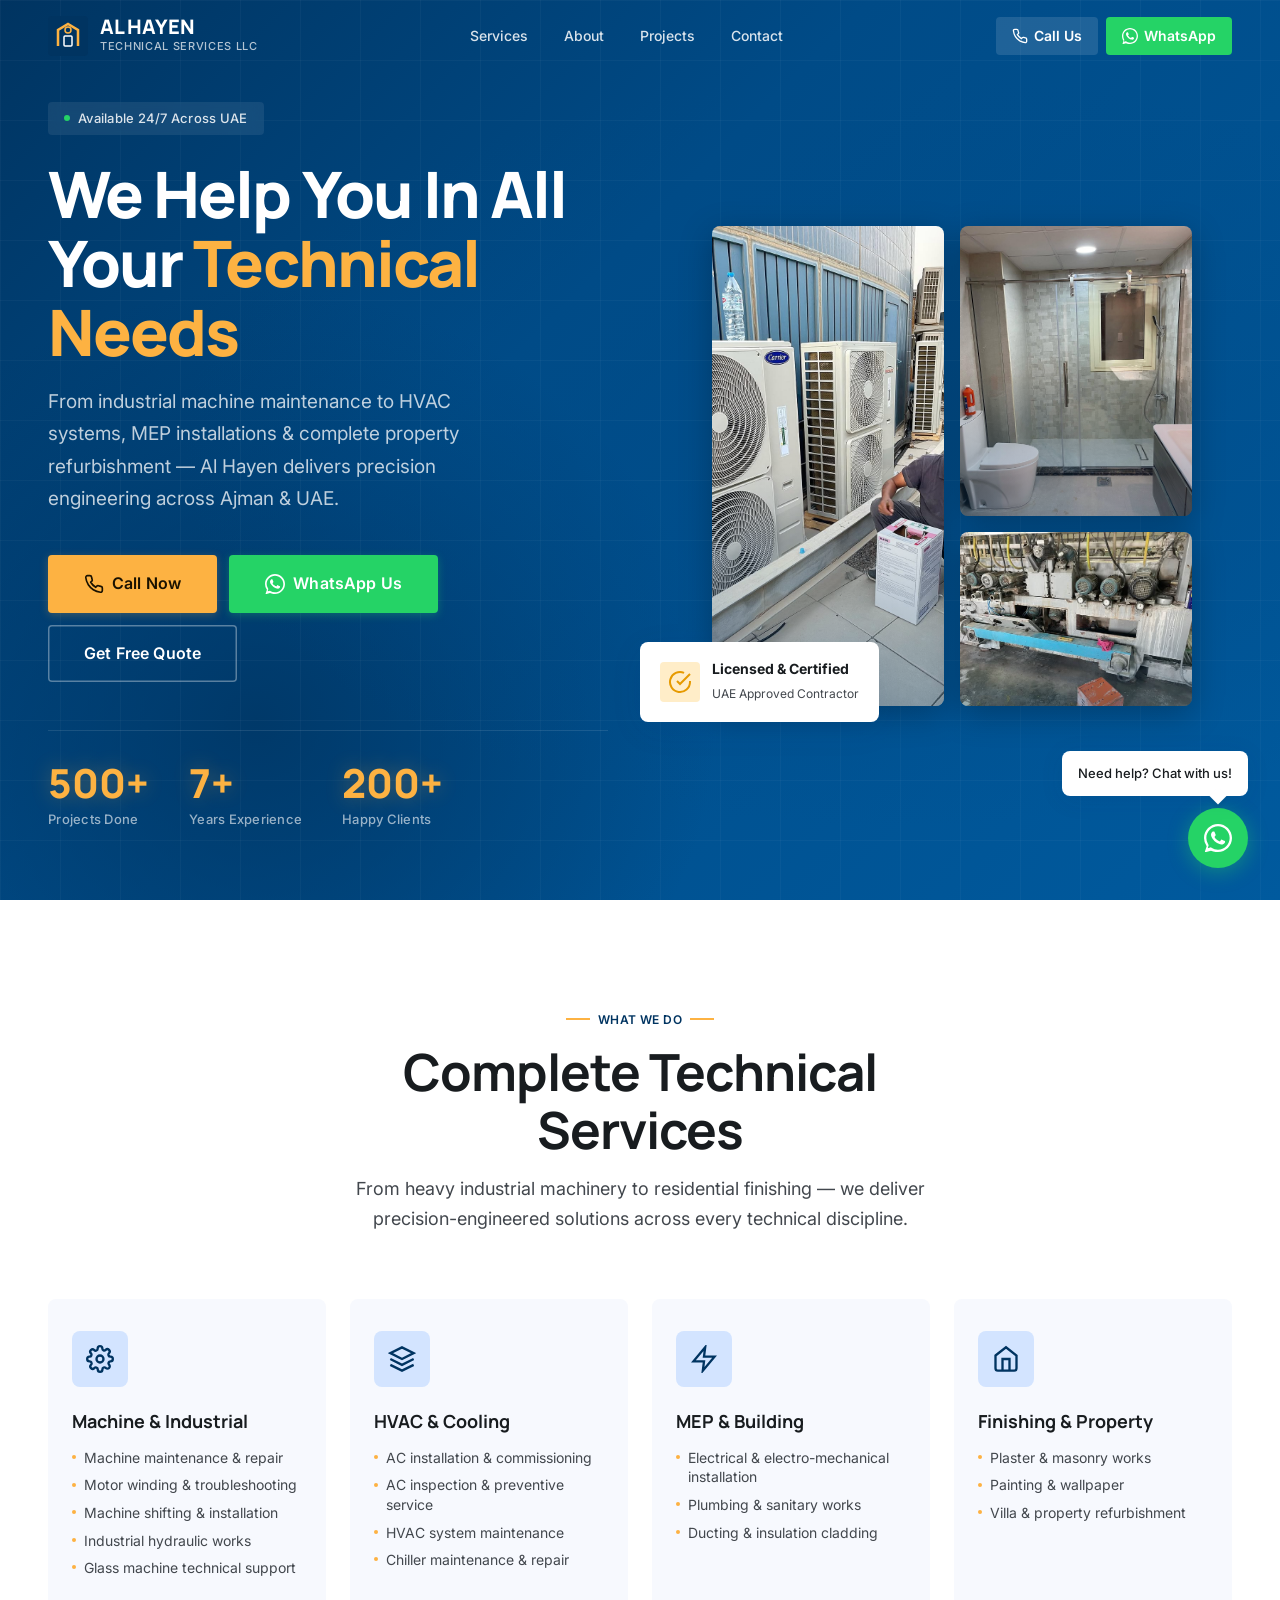
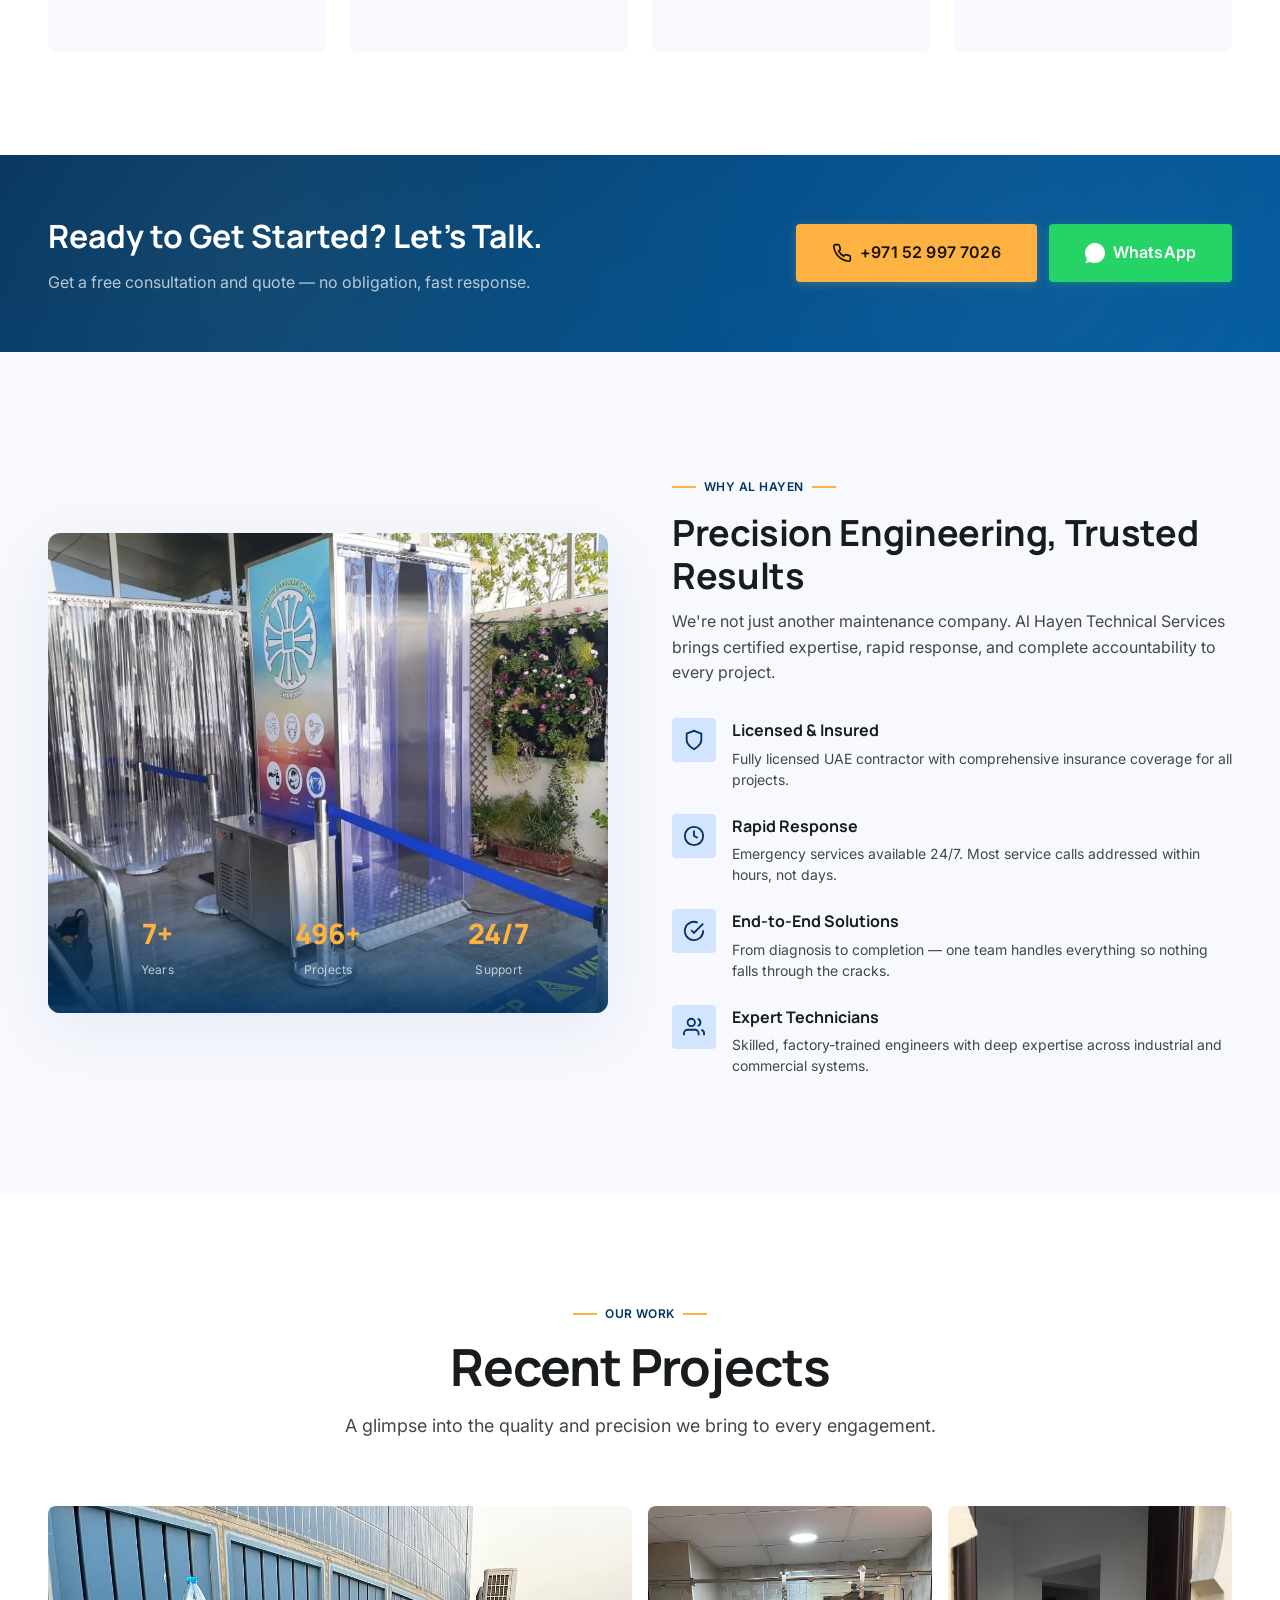
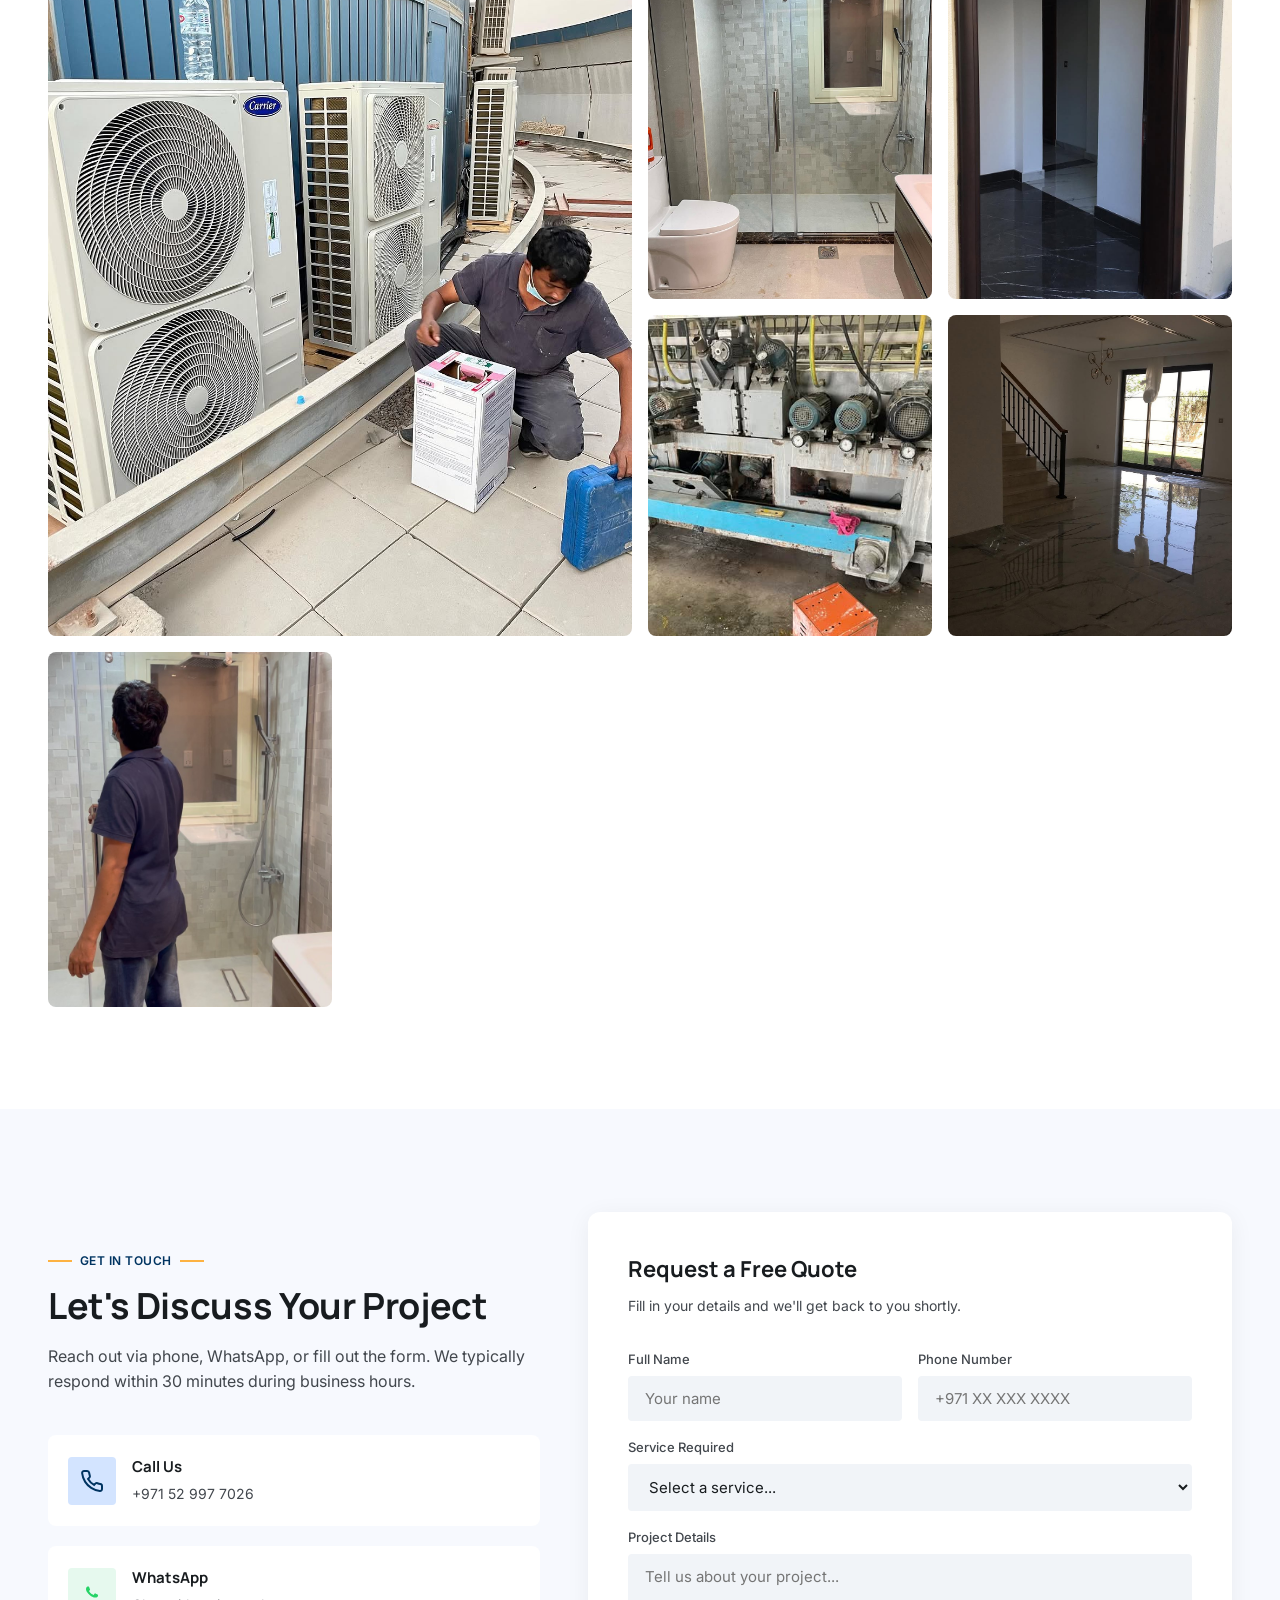
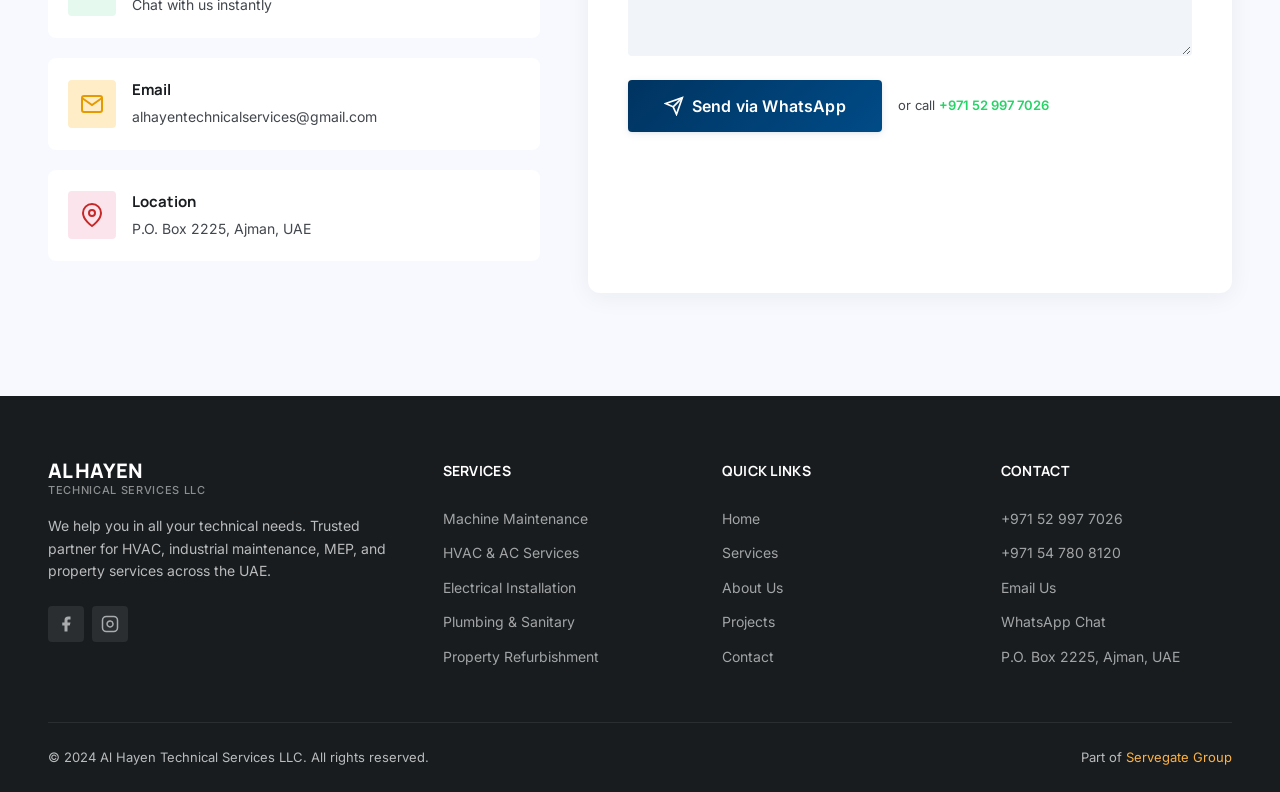
==== commit 88663c69: "feat: initial single-page site with hero, services, why-us, projects, contact, floating CTAs" ====
--- a/index.html
+++ b/index.html
@@ -32,10 +32,10 @@
 <div class="nav-logo-text"><span class="nav-logo-name">AL HAYEN</span><span class="nav-logo-sub">Technical Services LLC</span></div>
 </a>
 <ul class="nav-links" id="nav-links">
-<li><a href="#services" class="nav-link">Services</a></li>
-<li><a href="#why-us" class="nav-link">Why Us</a></li>
-<li><a href="#projects" class="nav-link">Projects</a></li>
-<li><a href="#contact" class="nav-link">Contact</a></li>
+<li><a href="services.html" class="nav-link">Services</a></li>
+<li><a href="about.html" class="nav-link">About</a></li>
+<li><a href="projects.html" class="nav-link">Projects</a></li>
+<li><a href="contact.html" class="nav-link">Contact</a></li>
 </ul>
 <div class="nav-cta-group">
 <a href="tel:+971529977026" class="nav-cta-phone"><svg viewBox="0 0 24 24" fill="none" stroke="currentColor" stroke-width="2"><path d="M22 16.92v3a2 2 0 01-2.18 2 19.79 19.79 0 01-8.63-3.07 19.5 19.5 0 01-6-6A19.79 19.79 0 012.12 4.18 2 2 0 014.11 2h3a2 2 0 012 1.72c.127.96.361 1.903.7 2.81a2 2 0 01-.45 2.11L8.09 9.91a16 16 0 006 6l1.27-1.27a2 2 0 012.11-.45c.907.339 1.85.573 2.81.7A2 2 0 0122 16.92z"/></svg>Call Us</a>
@@ -56,7 +56,7 @@
 <div class="hero-cta-group reveal reveal-delay-3">
 <a href="tel:+971529977026" class="btn btn-secondary btn-lg"><svg viewBox="0 0 24 24" fill="none" stroke="currentColor" stroke-width="2"><path d="M22 16.92v3a2 2 0 01-2.18 2 19.79 19.79 0 01-8.63-3.07 19.5 19.5 0 01-6-6A19.79 19.79 0 012.12 4.18 2 2 0 014.11 2h3a2 2 0 012 1.72c.127.96.361 1.903.7 2.81a2 2 0 01-.45 2.11L8.09 9.91a16 16 0 006 6l1.27-1.27a2 2 0 012.11-.45c.907.339 1.85.573 2.81.7A2 2 0 0122 16.92z"/></svg>Call Now</a>
 <a href="https://wa.me/971529977026?text=Hello%20Al%20Hayen%2C%20I%20need%20technical%20services." class="btn btn-whatsapp btn-lg" target="_blank" rel="noopener"><svg viewBox="0 0 24 24" fill="currentColor" width="20" height="20"><path d="M17.472 14.382c-.297-.149-1.758-.867-2.03-.967-.273-.099-.471-.148-.67.15-.197.297-.767.966-.94 1.164-.173.199-.347.223-.644.075-.297-.15-1.255-.463-2.39-1.475-.883-.788-1.48-1.761-1.653-2.059-.173-.297-.018-.458.13-.606.134-.133.298-.347.446-.52.149-.174.198-.298.298-.497.099-.198.05-.371-.025-.52-.075-.149-.669-1.612-.916-2.207-.242-.579-.487-.5-.669-.51-.173-.008-.371-.01-.57-.01-.198 0-.52.074-.792.372-.272.297-1.04 1.016-1.04 2.479 0 1.462 1.065 2.875 1.213 3.074.149.198 2.096 3.2 5.077 4.487.709.306 1.262.489 1.694.625.712.227 1.36.195 1.871.118.571-.085 1.758-.719 2.006-1.413.248-.694.248-1.289.173-1.413-.074-.124-.272-.198-.57-.347z"/><path d="M12 0C5.373 0 0 5.373 0 12a11.96 11.96 0 002.284 7.034L.789 23.492a.5.5 0 00.612.638l4.584-1.2A11.96 11.96 0 0012 24c6.627 0 12-5.373 12-12S18.627 0 12 0zm0 22a9.94 9.94 0 01-5.599-1.701l-.42-.312-2.715.711.724-2.646-.342-.544A9.958 9.958 0 012 12C2 6.477 6.477 2 12 2s10 4.477 10 10-4.477 10-10 10z"/></svg>WhatsApp Us</a>
-<a href="#contact" class="btn btn-outline btn-lg">Get Free Quote</a>
+<a href="contact.html" class="btn btn-outline btn-lg">Get Free Quote</a>
 </div>
 <div class="hero-stats reveal reveal-delay-4">
 <div class="hero-stat"><div class="hero-stat-number"><span data-count="500" data-suffix="+">0</span></div><div class="hero-stat-label">Projects Done</div></div>
@@ -68,7 +68,7 @@
 <div class="hero-image-grid">
 <div class="hero-image-card"><img src="images/ig_2022-08-16_chvhcnzbmzx_image_01_106c8781.jpg" alt="HVAC maintenance service by Al Hayen" loading="eager"></div>
 <div class="hero-image-card"><img src="images/ig_2021-12-15_cxf98jsbx-q_image_03_b2175682.jpg" alt="Bathroom renovation by Al Hayen" loading="eager"></div>
-<div class="hero-image-card"><img src="images/ig_2021-05-07_colkmxpncfr_image_01_bd1fe22f.jpg" alt="Machine maintenance work" loading="eager"></div>
+<div class="hero-image-card"><img src="images/fb_unknown-date_post2_image_05_66b47ca9.jpg" alt="Industrial machine maintenance" loading="eager"></div>
 </div>
 <div class="hero-floating-card">
 <div class="hero-floating-icon"><svg viewBox="0 0 24 24" fill="none" stroke="currentColor" stroke-width="2" width="24" height="24"><path d="M22 11.08V12a10 10 0 11-5.93-9.14"/><polyline points="22 4 12 14.01 9 11.01"/></svg></div>
@@ -268,10 +268,10 @@
 </div>
 </div>
 <div class="footer-col"><h4>Services</h4>
-<a href="#services">Machine Maintenance</a><a href="#services">HVAC & AC Services</a><a href="#services">Electrical Installation</a><a href="#services">Plumbing & Sanitary</a><a href="#services">Property Refurbishment</a>
+<a href="services.html">Machine Maintenance</a><a href="services.html">HVAC & AC Services</a><a href="services.html">Electrical Installation</a><a href="services.html">Plumbing & Sanitary</a><a href="services.html">Property Refurbishment</a>
 </div>
 <div class="footer-col"><h4>Quick Links</h4>
-<a href="#home">Home</a><a href="#services">Services</a><a href="#why-us">About Us</a><a href="#projects">Projects</a><a href="#contact">Contact</a>
+<a href="index.html">Home</a><a href="services.html">Services</a><a href="about.html">About Us</a><a href="projects.html">Projects</a><a href="contact.html">Contact</a>
 </div>
 <div class="footer-col"><h4>Contact</h4>
 <a href="tel:+971529977026">+971 52 997 7026</a><a href="tel:+971547808120">+971 54 780 8120</a><a href="mailto:alhayentechnicalservices@gmail.com">Email Us</a><a href="https://wa.me/971529977026" target="_blank" rel="noopener">WhatsApp Chat</a><a>P.O. Box 2225, Ajman, UAE</a>
@@ -295,7 +295,7 @@
 <div class="mobile-cta-bar-inner">
 <a href="tel:+971529977026" class="btn btn-primary"><svg viewBox="0 0 24 24" fill="none" stroke="currentColor" stroke-width="2" width="16" height="16"><path d="M22 16.92v3a2 2 0 01-2.18 2 19.79 19.79 0 01-8.63-3.07 19.5 19.5 0 01-6-6A19.79 19.79 0 012.12 4.18 2 2 0 014.11 2h3a2 2 0 012 1.72c.127.96.361 1.903.7 2.81a2 2 0 01-.45 2.11L8.09 9.91a16 16 0 006 6l1.27-1.27a2 2 0 012.11-.45c.907.339 1.85.573 2.81.7A2 2 0 0122 16.92z"/></svg>Call Now</a>
 <a href="https://wa.me/971529977026" class="btn btn-whatsapp" target="_blank" rel="noopener"><svg viewBox="0 0 24 24" fill="currentColor" width="16" height="16"><path d="M17.472 14.382c-.297-.149-1.758-.867-2.03-.967-.273-.099-.471-.148-.67.15-.197.297-.767.966-.94 1.164-.173.199-.347.223-.644.075-.297-.15-1.255-.463-2.39-1.475-.883-.788-1.48-1.761-1.653-2.059-.173-.297-.018-.458.13-.606.134-.133.298-.347.446-.52.149-.174.198-.298.298-.497.099-.198.05-.371-.025-.52-.075-.149-.669-1.612-.916-2.207-.242-.579-.487-.5-.669-.51l-.57-.01c-.198 0-.52.074-.792.372-.272.297-1.04 1.016-1.04 2.479 0 1.462 1.065 2.875 1.213 3.074.149.198 2.096 3.2 5.077 4.487.709.306 1.262.489 1.694.625.712.227 1.36.195 1.871.118.571-.085 1.758-.719 2.006-1.413.248-.694.248-1.289.173-1.413-.074-.124-.272-.198-.57-.347z"/></svg>WhatsApp</a>
-<a href="#contact" class="btn btn-secondary">Get Quote</a>
+<a href="contact.html" class="btn btn-secondary">Get Quote</a>
 </div>
 </div>
 
--- a/css/style.css
+++ b/css/style.css
@@ -595,20 +595,41 @@
 
 .hero-stat {
   text-align: left;
+  opacity: 0;
+  transform: translateY(16px) scale(0.9);
+  animation: stat-pop-in 0.6s var(--ease-out-expo) forwards;
+}
+
+.hero-stat:nth-child(1) { animation-delay: 0.8s; }
+.hero-stat:nth-child(2) { animation-delay: 1.0s; }
+.hero-stat:nth-child(3) { animation-delay: 1.2s; }
+
+@keyframes stat-pop-in {
+  0% { opacity: 0; transform: translateY(16px) scale(0.9); }
+  60% { transform: translateY(-2px) scale(1.05); }
+  100% { opacity: 1; transform: translateY(0) scale(1); }
 }
 
 .hero-stat-number {
   font-family: var(--font-display);
-  font-size: 2rem;
+  font-size: 2.5rem;
   font-weight: 800;
   color: var(--secondary-container);
   line-height: 1;
+  text-shadow: 0 0 20px rgba(253, 178, 66, 0.3);
+  transition: text-shadow 0.3s ease;
+}
+
+.hero-stat:hover .hero-stat-number {
+  text-shadow: 0 0 30px rgba(253, 178, 66, 0.5);
 }
 
 .hero-stat-label {
   font-size: 0.8125rem;
   color: rgba(255, 255, 255, 0.6);
-  margin-top: 0.25rem;
+  margin-top: 0.375rem;
+  font-weight: 500;
+  letter-spacing: 0.02em;
 }
 
 /* Hero Visual */
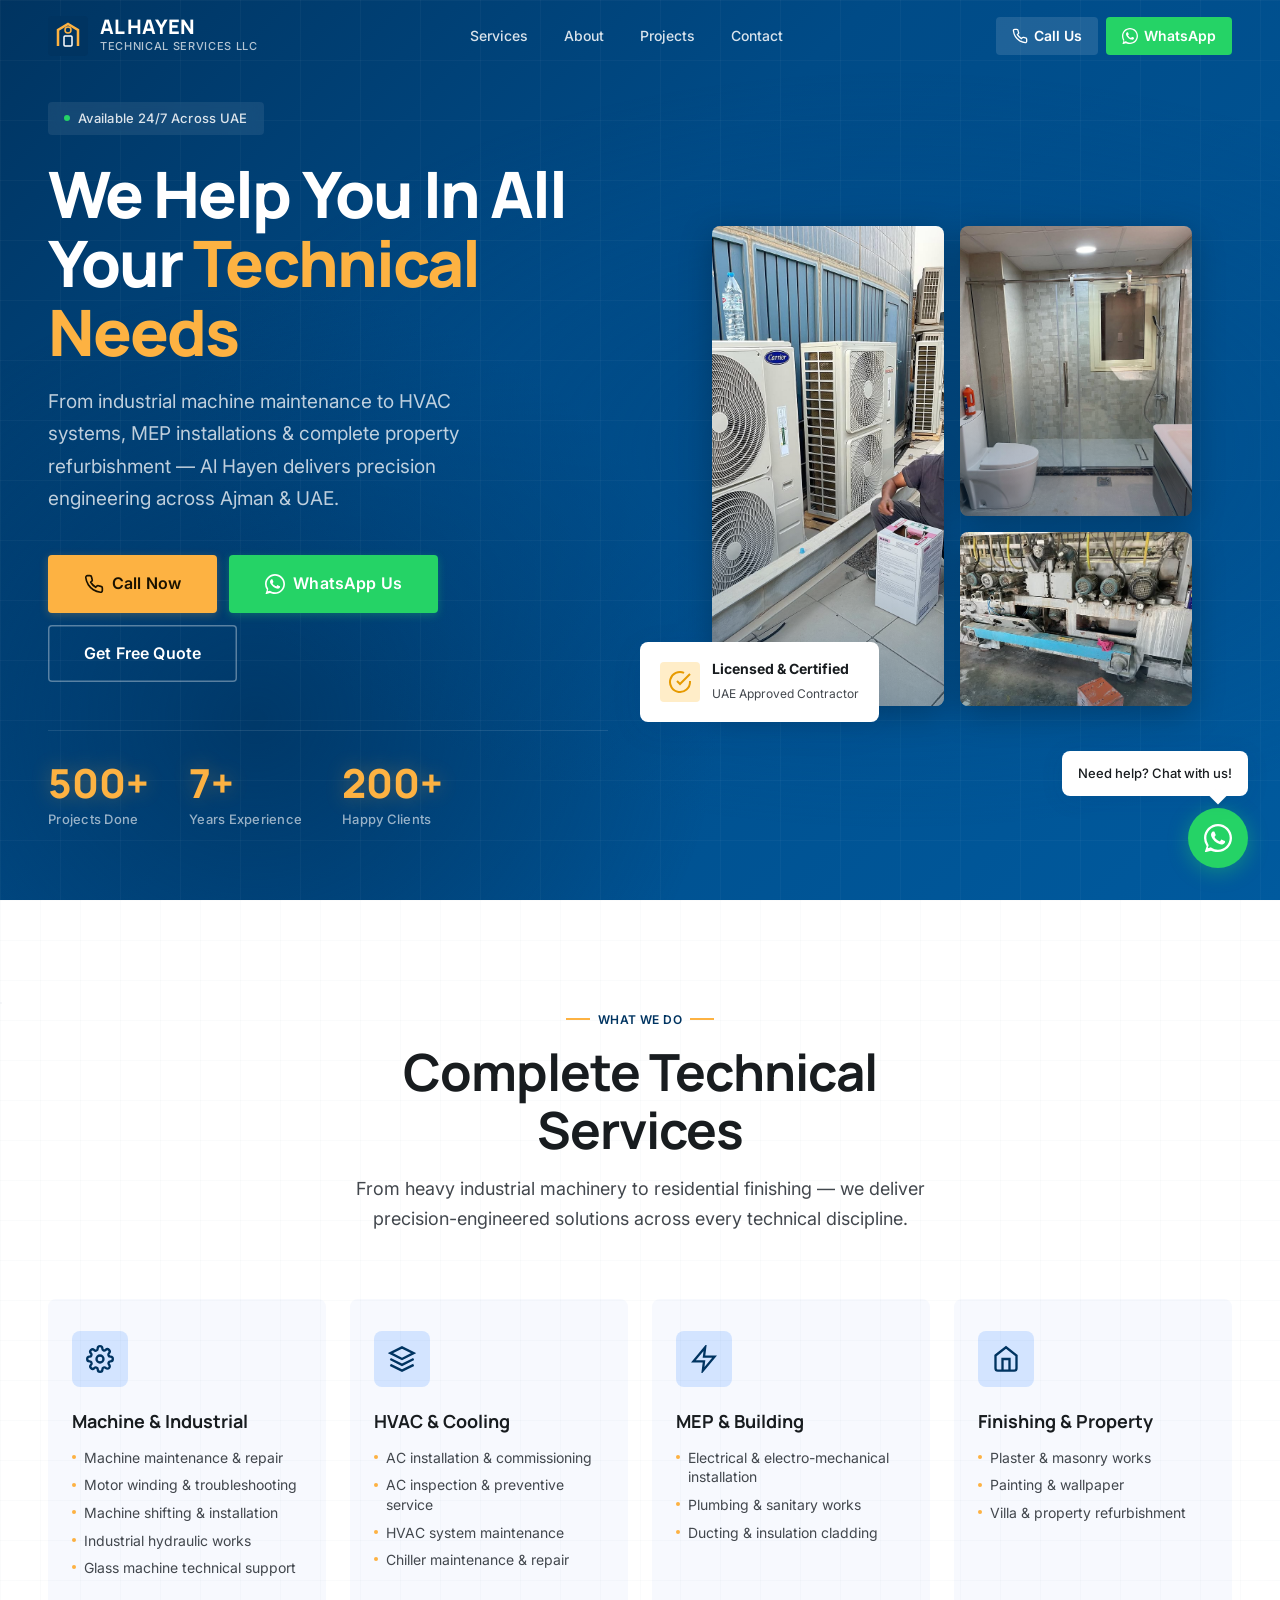
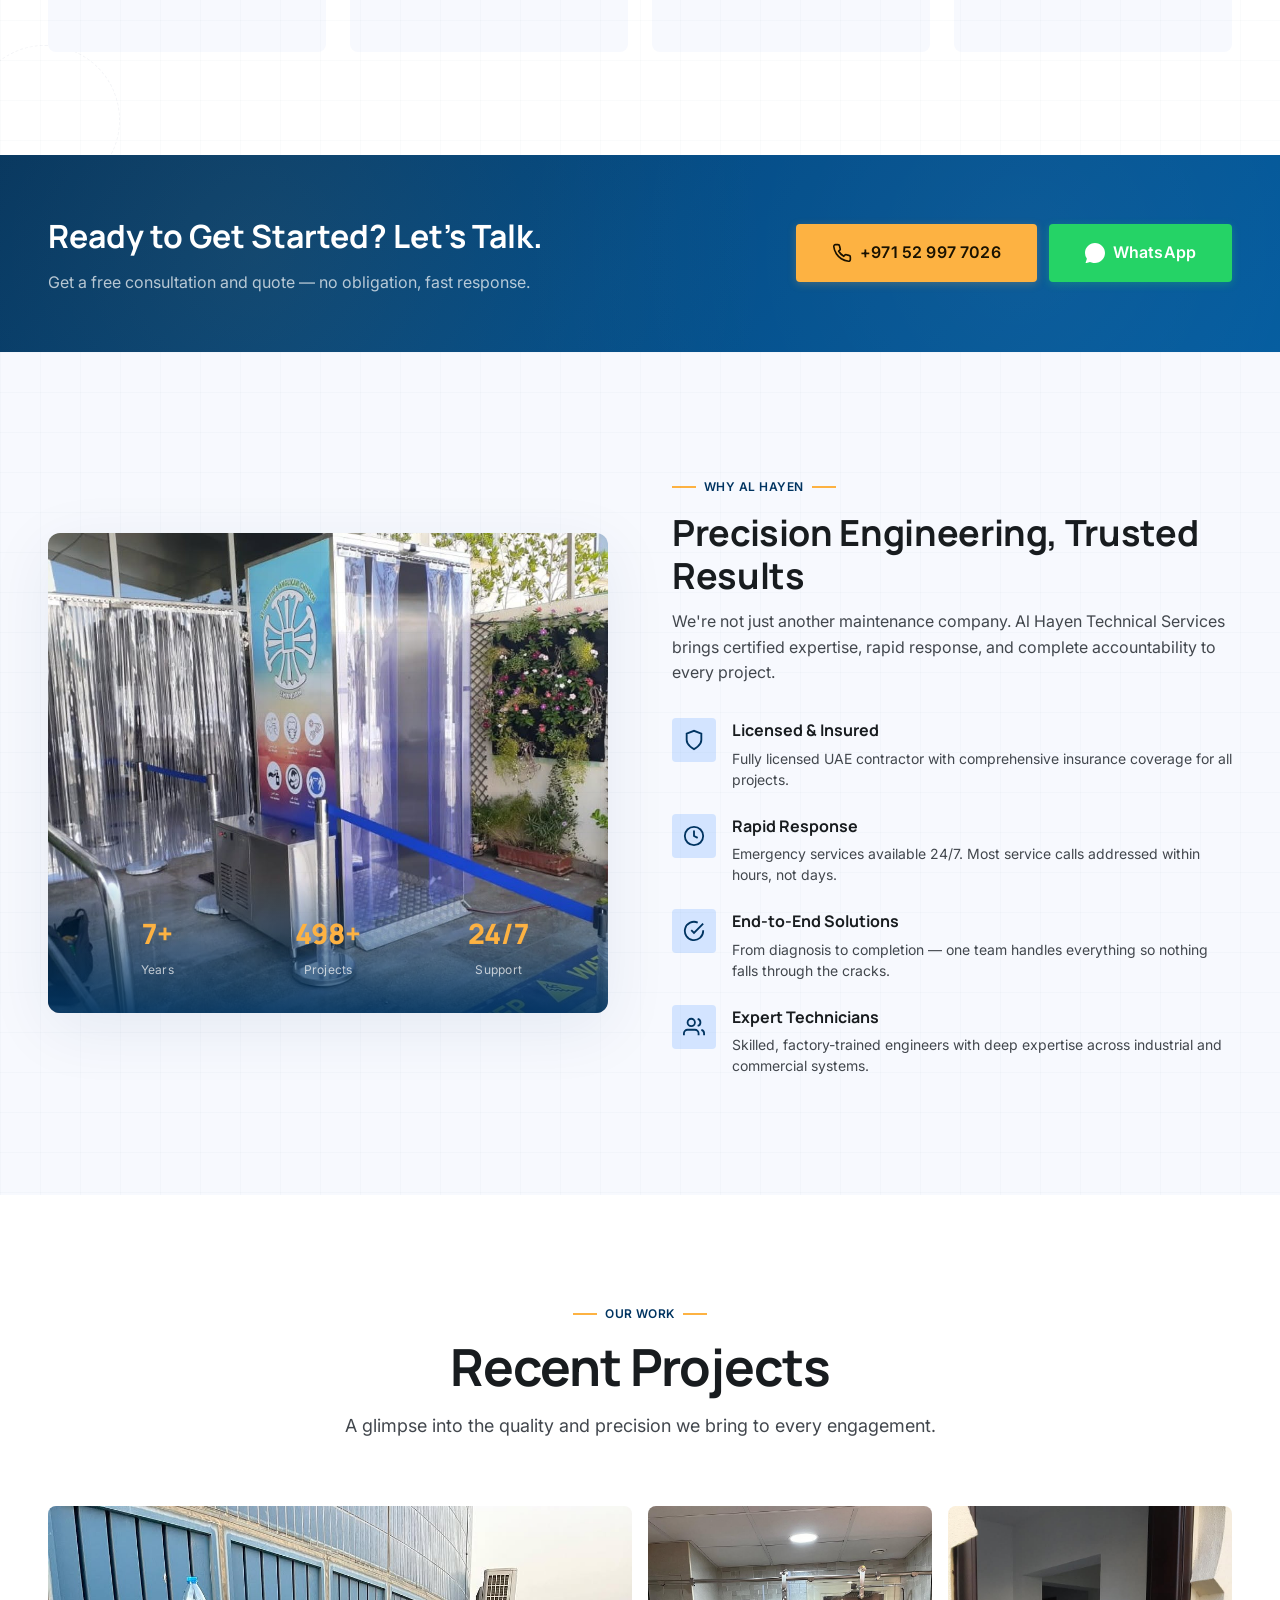
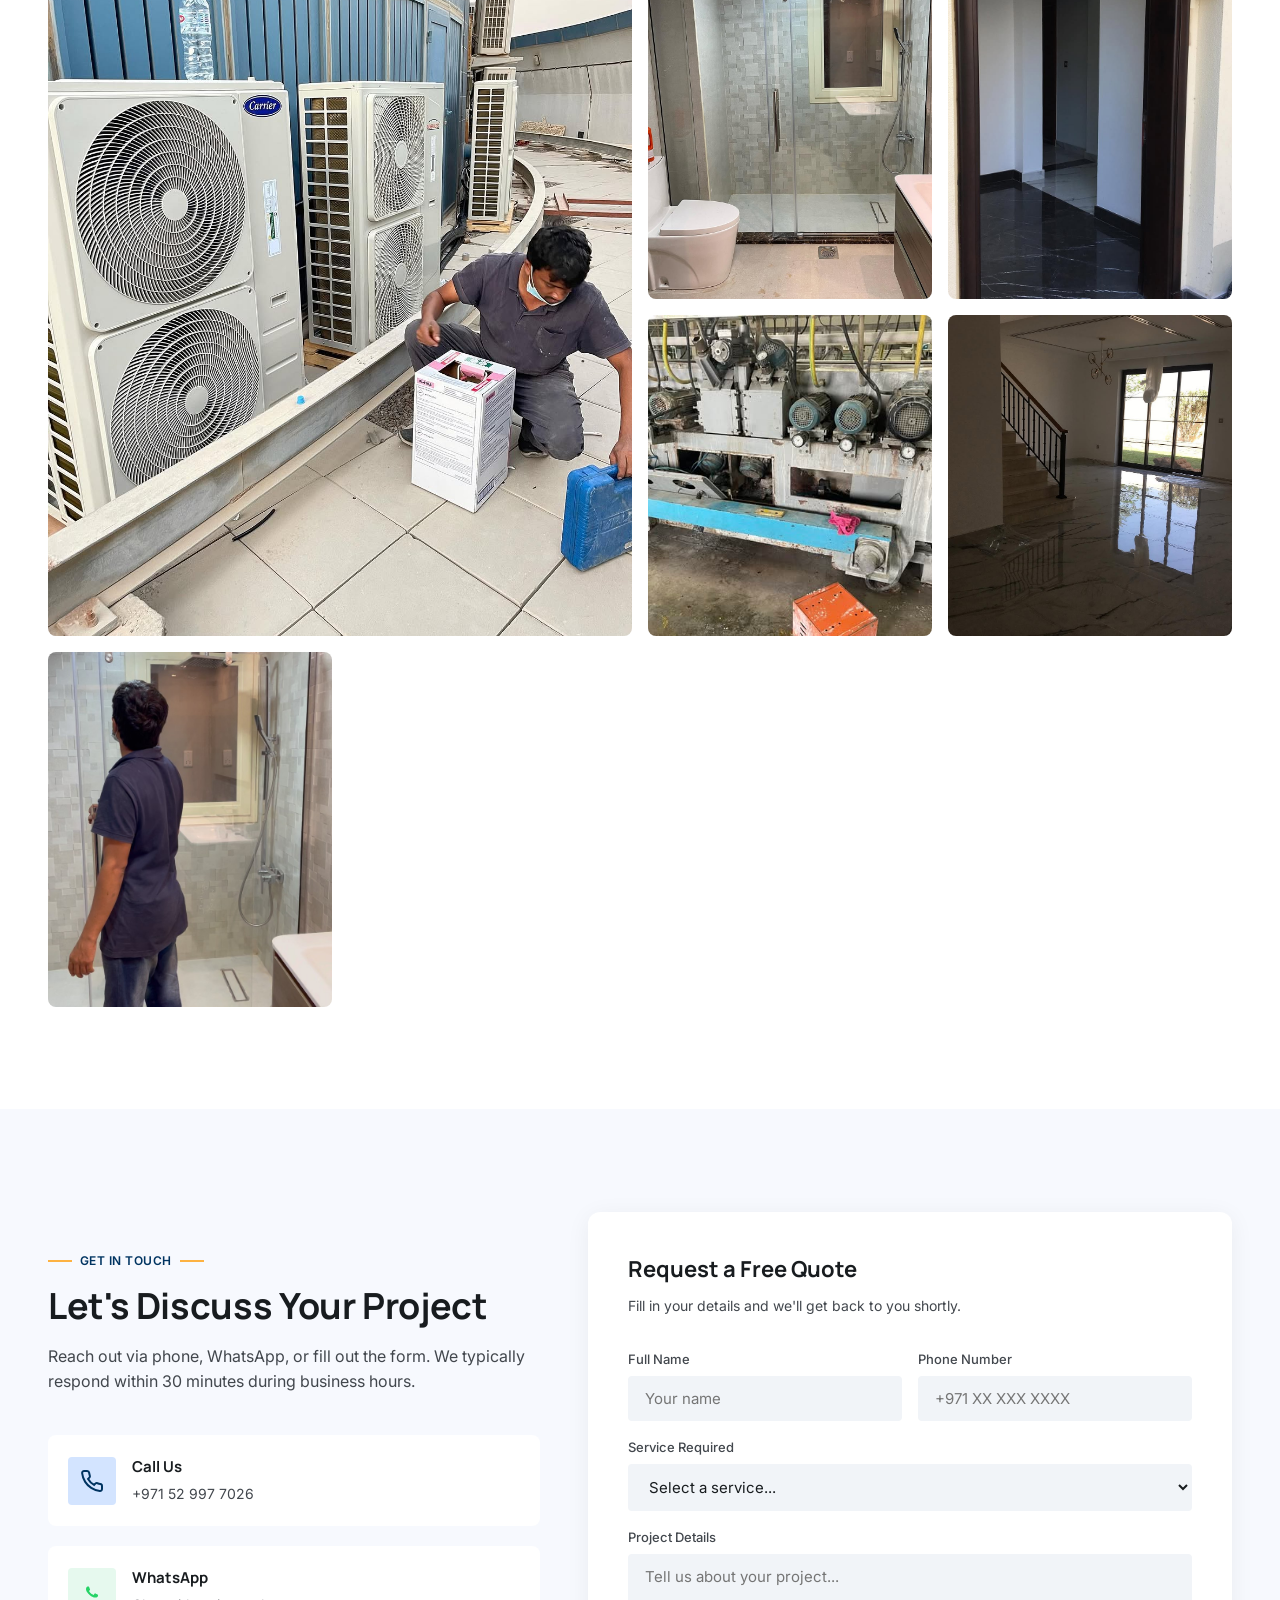
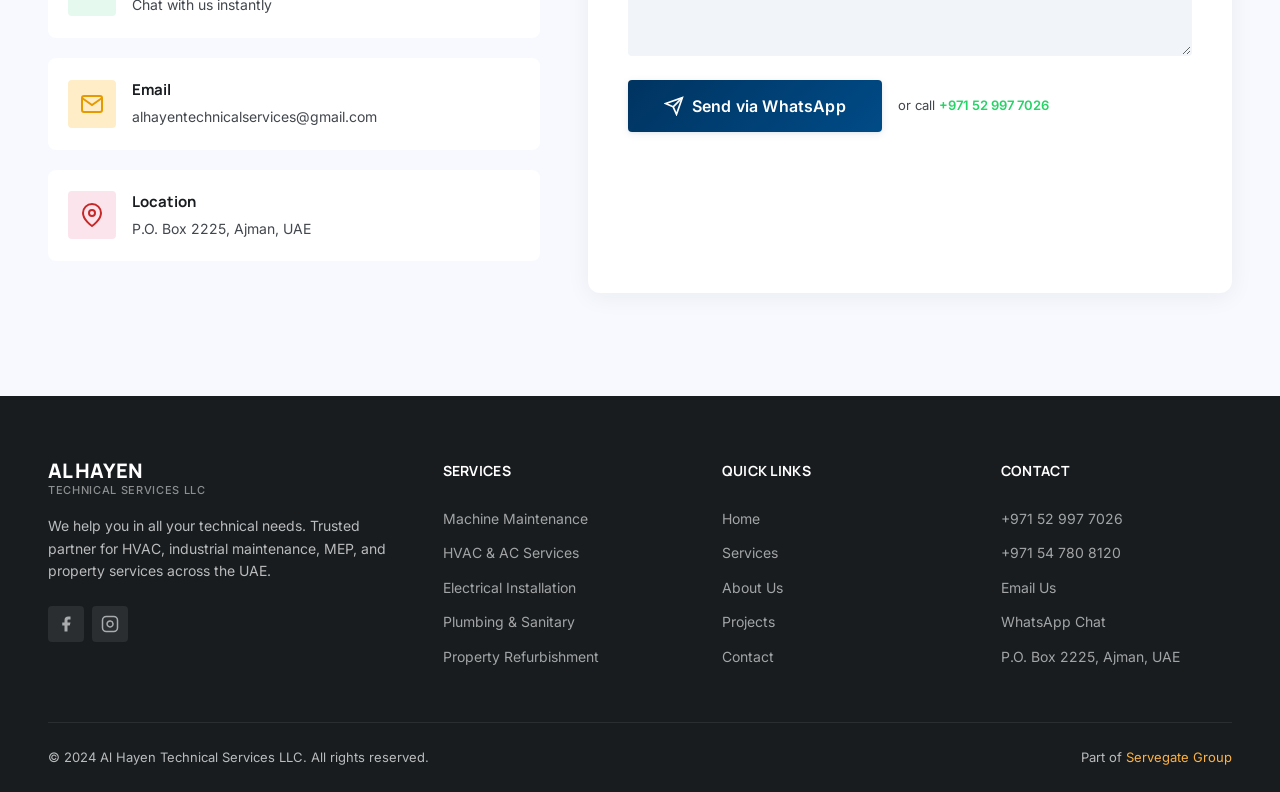
==== commit 884c6d32: "chore: update site content and assets" ====
--- a/index.html
+++ b/index.html
@@ -79,7 +79,9 @@
 </section>
 
 <!-- Services -->
-<section class="services-overview section" id="services">
+<section class="services-overview section blueprint-bg" id="services">
+<div class="floating-shapes"><div class="floating-shape"></div><div class="floating-shape circle"></div><div class="floating-shape"></div><div class="floating-shape circle"></div><div class="floating-shape"></div><div class="floating-shape circle"></div></div>
+<div class="dashed-circle"></div><div class="dashed-circle"></div>
 <div class="container">
 <div class="section-header reveal">
 <div class="section-label label-sm">What We Do</div>
@@ -154,7 +156,8 @@
 </section>
 
 <!-- Why Choose Us -->
-<section class="why-us section" id="why-us">
+<section class="why-us section blueprint-bg" id="why-us">
+<div class="floating-shapes"><div class="floating-shape"></div><div class="floating-shape circle"></div><div class="floating-shape"></div><div class="floating-shape circle"></div><div class="floating-shape"></div><div class="floating-shape circle"></div></div>
 <div class="container"><div class="why-us-grid">
 <div class="why-us-image reveal-left">
 <img src="images/ig_2021-05-07_colkus-hmqb_image_01_f644bfc2.jpg" alt="Al Hayen technical installation work">
--- a/css/style.css
+++ b/css/style.css
@@ -1754,3 +1754,249 @@
     padding: 1.5rem;
   }
 }
+
+/* --- Nav Static (Inner Pages — always white bg) --- */
+.nav-static {
+  background: rgba(255, 255, 255, 0.95) !important;
+  backdrop-filter: blur(20px) !important;
+  -webkit-backdrop-filter: blur(20px) !important;
+  box-shadow: 0 1px 0 var(--outline-variant) !important;
+  padding: 0.625rem 0 !important;
+}
+
+.nav-static .nav-logo-name {
+  color: var(--primary) !important;
+}
+
+.nav-static .nav-logo-sub {
+  color: var(--on-surface-variant) !important;
+}
+
+.nav-static .nav-link {
+  color: var(--on-surface-variant) !important;
+}
+
+.nav-static .nav-link:hover,
+.nav-static .nav-link.active {
+  color: var(--primary) !important;
+  background: var(--surface-container-low) !important;
+}
+
+.nav-static .nav-cta-phone {
+  background: var(--primary-fixed) !important;
+  color: var(--primary) !important;
+}
+
+.nav-static .nav-cta-phone:hover {
+  background: var(--primary) !important;
+  color: var(--on-primary) !important;
+}
+
+.nav-static .nav-toggle span {
+  background: var(--on-surface) !important;
+}
+
+/* --- Animated Blueprint Background --- */
+.blueprint-bg {
+  position: relative;
+  overflow: hidden;
+}
+
+.blueprint-bg::after {
+  content: '';
+  position: absolute;
+  inset: 0;
+  pointer-events: none;
+  z-index: 0;
+  background-image:
+    linear-gradient(rgba(0, 52, 97, 0.02) 1px, transparent 1px),
+    linear-gradient(90deg, rgba(0, 52, 97, 0.02) 1px, transparent 1px);
+  background-size: 40px 40px;
+  animation: blueprint-drift 20s linear infinite;
+}
+
+@keyframes blueprint-drift {
+  0% { background-position: 0 0; }
+  100% { background-position: 40px 40px; }
+}
+
+/* Floating geometric shapes */
+.floating-shapes {
+  position: absolute;
+  inset: 0;
+  overflow: hidden;
+  pointer-events: none;
+  z-index: 0;
+}
+
+.floating-shape {
+  position: absolute;
+  border: 1.5px solid rgba(0, 52, 97, 0.06);
+  border-radius: var(--radius-default);
+  animation: float-rotate var(--duration, 18s) var(--ease-out-expo) infinite;
+  opacity: 0;
+  animation-fill-mode: both;
+}
+
+.floating-shape.circle {
+  border-radius: 50%;
+}
+
+.floating-shape:nth-child(1) {
+  width: 60px; height: 60px;
+  top: 15%; left: 8%;
+  --duration: 22s;
+  animation-delay: 0s;
+}
+
+.floating-shape:nth-child(2) {
+  width: 40px; height: 40px;
+  top: 60%; right: 10%;
+  --duration: 18s;
+  animation-delay: 2s;
+}
+
+.floating-shape:nth-child(3) {
+  width: 80px; height: 80px;
+  bottom: 20%; left: 15%;
+  --duration: 25s;
+  animation-delay: 4s;
+}
+
+.floating-shape:nth-child(4) {
+  width: 30px; height: 30px;
+  top: 30%; right: 20%;
+  --duration: 16s;
+  animation-delay: 1s;
+}
+
+.floating-shape:nth-child(5) {
+  width: 50px; height: 50px;
+  bottom: 35%; right: 5%;
+  --duration: 20s;
+  animation-delay: 3s;
+}
+
+.floating-shape:nth-child(6) {
+  width: 45px; height: 45px;
+  top: 70%; left: 40%;
+  --duration: 24s;
+  animation-delay: 5s;
+}
+
+@keyframes float-rotate {
+  0% {
+    opacity: 0;
+    transform: translateY(30px) rotate(0deg) scale(0.8);
+  }
+  10% {
+    opacity: 1;
+  }
+  50% {
+    transform: translateY(-20px) rotate(180deg) scale(1.1);
+  }
+  90% {
+    opacity: 1;
+  }
+  100% {
+    opacity: 0;
+    transform: translateY(30px) rotate(360deg) scale(0.8);
+  }
+}
+
+/* Hero-specific floating shapes (lighter, more visible on dark bg) */
+.hero .floating-shape {
+  border-color: rgba(255, 255, 255, 0.06);
+}
+
+/* Light floating crosshairs / markers for blueprint feel */
+.floating-crosshair {
+  position: absolute;
+  width: 20px;
+  height: 20px;
+  pointer-events: none;
+  z-index: 0;
+  animation: crosshair-pulse var(--duration, 4s) ease-in-out infinite;
+}
+
+.floating-crosshair::before,
+.floating-crosshair::after {
+  content: '';
+  position: absolute;
+  background: rgba(0, 52, 97, 0.07);
+}
+
+.floating-crosshair::before {
+  width: 100%; height: 1px;
+  top: 50%; left: 0;
+}
+
+.floating-crosshair::after {
+  width: 1px; height: 100%;
+  top: 0; left: 50%;
+}
+
+.floating-crosshair:nth-child(1) { top: 20%; left: 25%; --duration: 3s; }
+.floating-crosshair:nth-child(2) { top: 50%; right: 15%; --duration: 4.5s; animation-delay: 1s; }
+.floating-crosshair:nth-child(3) { bottom: 30%; left: 60%; --duration: 3.5s; animation-delay: 2s; }
+
+@keyframes crosshair-pulse {
+  0%, 100% { opacity: 0.3; transform: scale(1); }
+  50% { opacity: 0.8; transform: scale(1.5); }
+}
+
+/* Animated dashed circle accent */
+.dashed-circle {
+  position: absolute;
+  border: 1.5px dashed rgba(0, 52, 97, 0.05);
+  border-radius: 50%;
+  pointer-events: none;
+  z-index: 0;
+  animation: spin-slow var(--duration, 30s) linear infinite;
+}
+
+.dashed-circle:nth-child(1) {
+  width: 200px; height: 200px;
+  top: -60px; right: -40px;
+  --duration: 40s;
+}
+
+.dashed-circle:nth-child(2) {
+  width: 150px; height: 150px;
+  bottom: -40px; left: -30px;
+  --duration: 35s;
+  animation-direction: reverse;
+}
+
+@keyframes spin-slow {
+  0% { transform: rotate(0deg); }
+  100% { transform: rotate(360deg); }
+}
+
+/* Animated connecting lines */
+.connecting-line {
+  position: absolute;
+  height: 1px;
+  background: linear-gradient(90deg, transparent, rgba(0, 52, 97, 0.06), transparent);
+  pointer-events: none;
+  z-index: 0;
+  animation: line-sweep var(--duration, 6s) ease-in-out infinite;
+}
+
+.connecting-line:nth-child(1) {
+  width: 200px; top: 40%; left: 5%;
+  transform: rotate(-15deg);
+  --duration: 7s;
+}
+
+.connecting-line:nth-child(2) {
+  width: 160px; bottom: 25%; right: 8%;
+  transform: rotate(10deg);
+  --duration: 5s;
+  animation-delay: 2s;
+}
+
+@keyframes line-sweep {
+  0%, 100% { opacity: 0; transform: translateX(-20px) scaleX(0.5); }
+  50% { opacity: 1; transform: translateX(20px) scaleX(1); }
+}
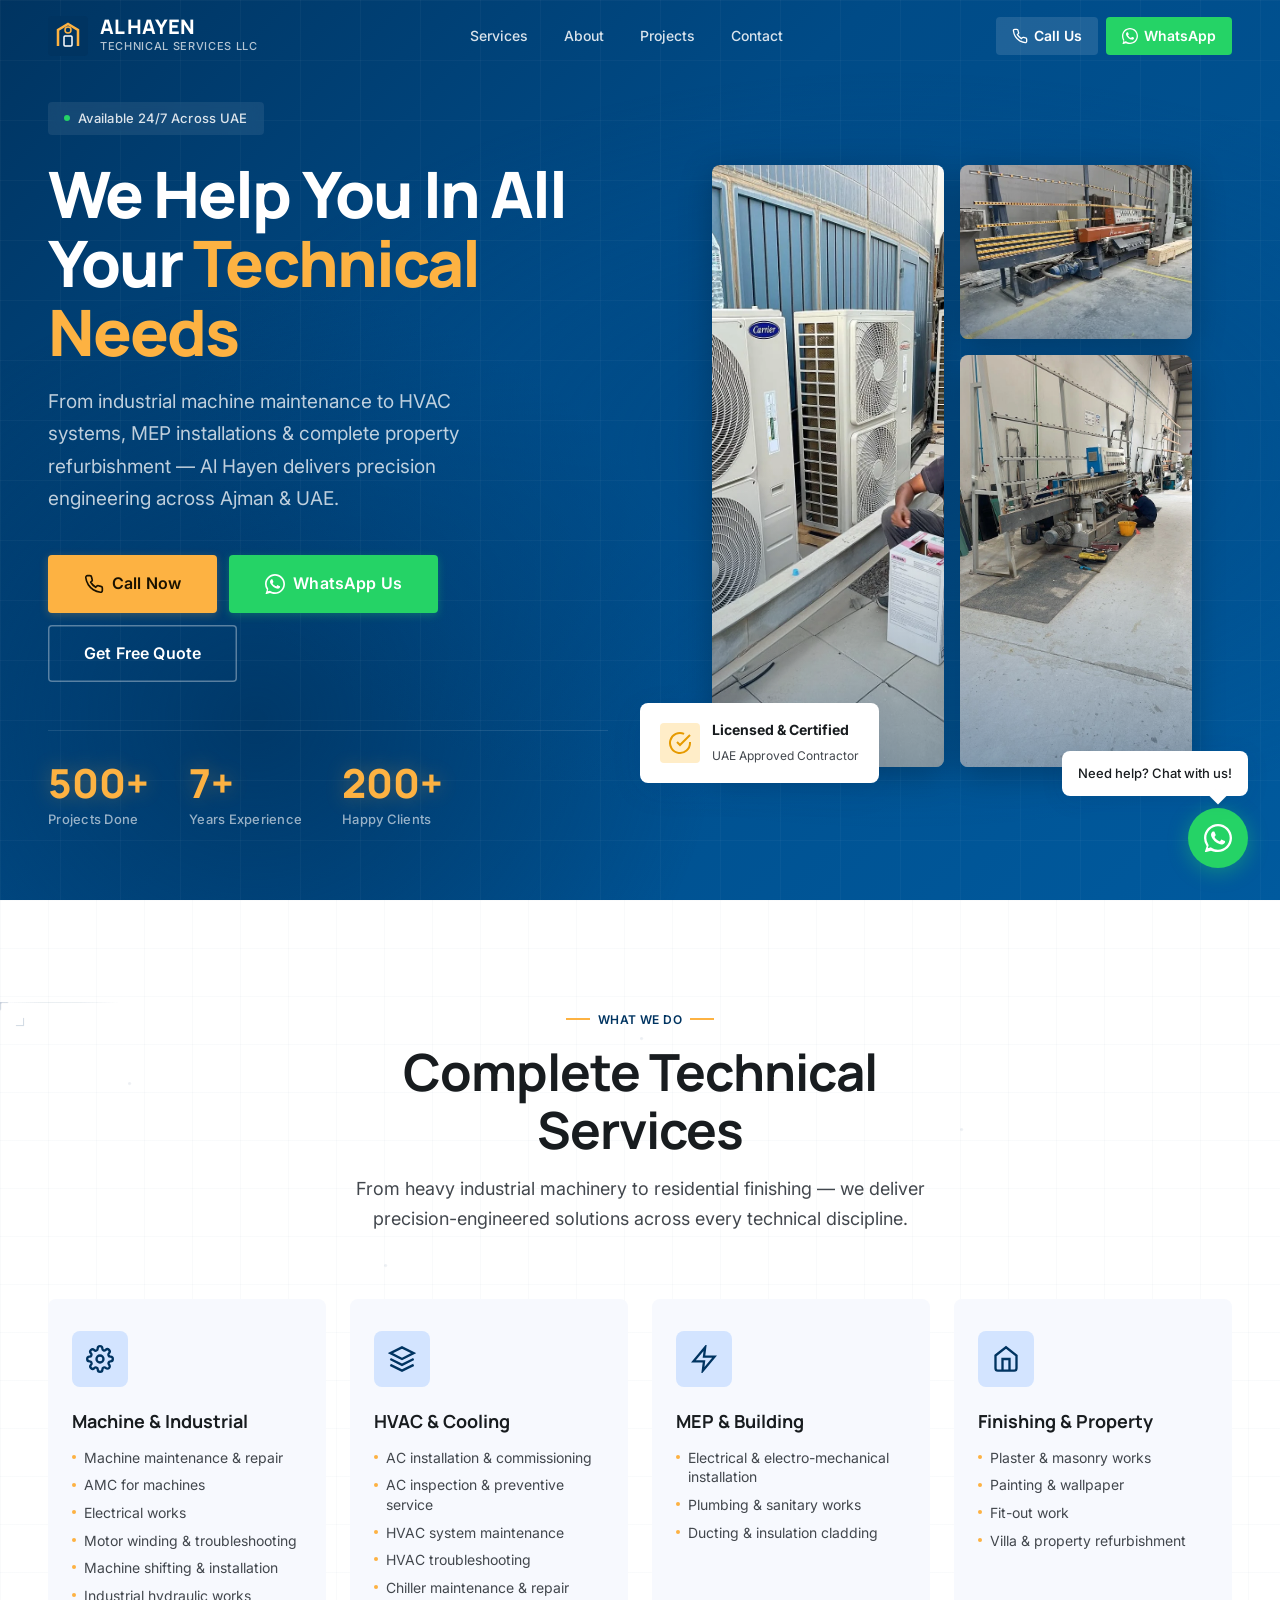
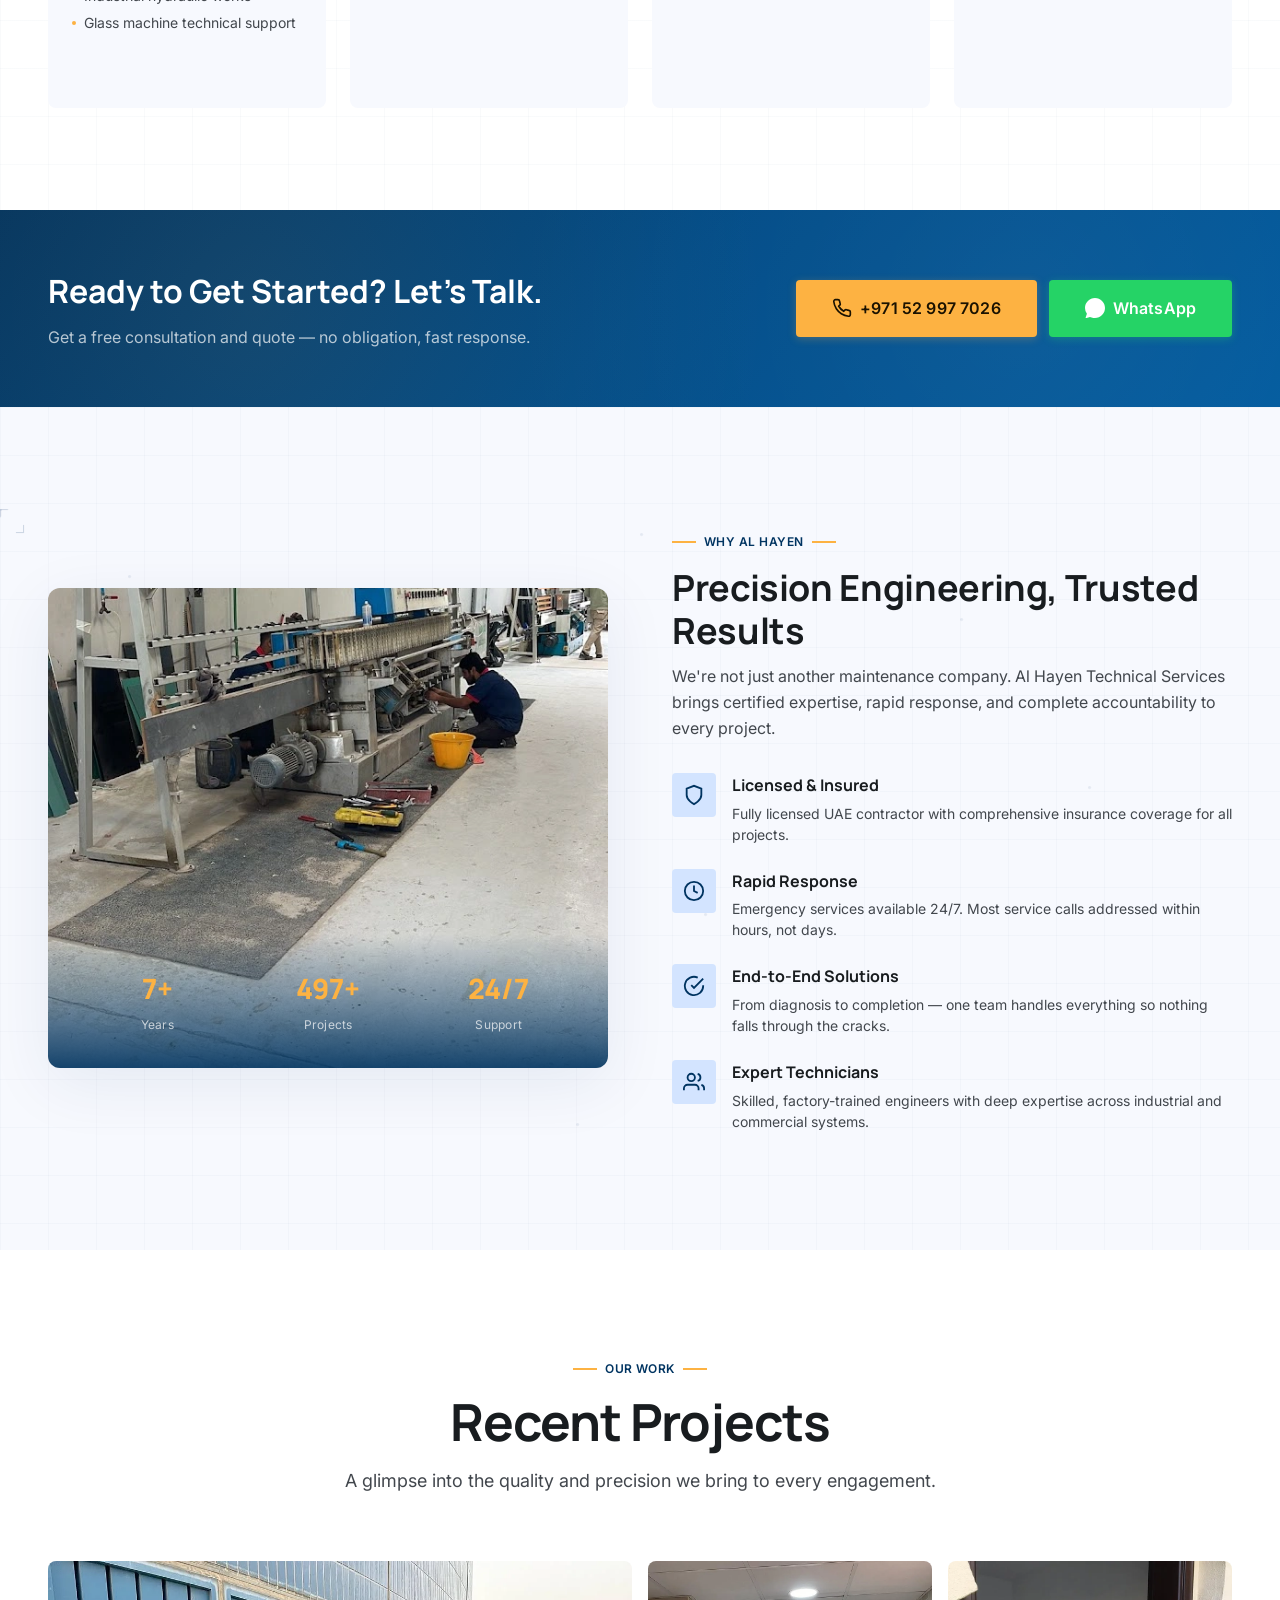
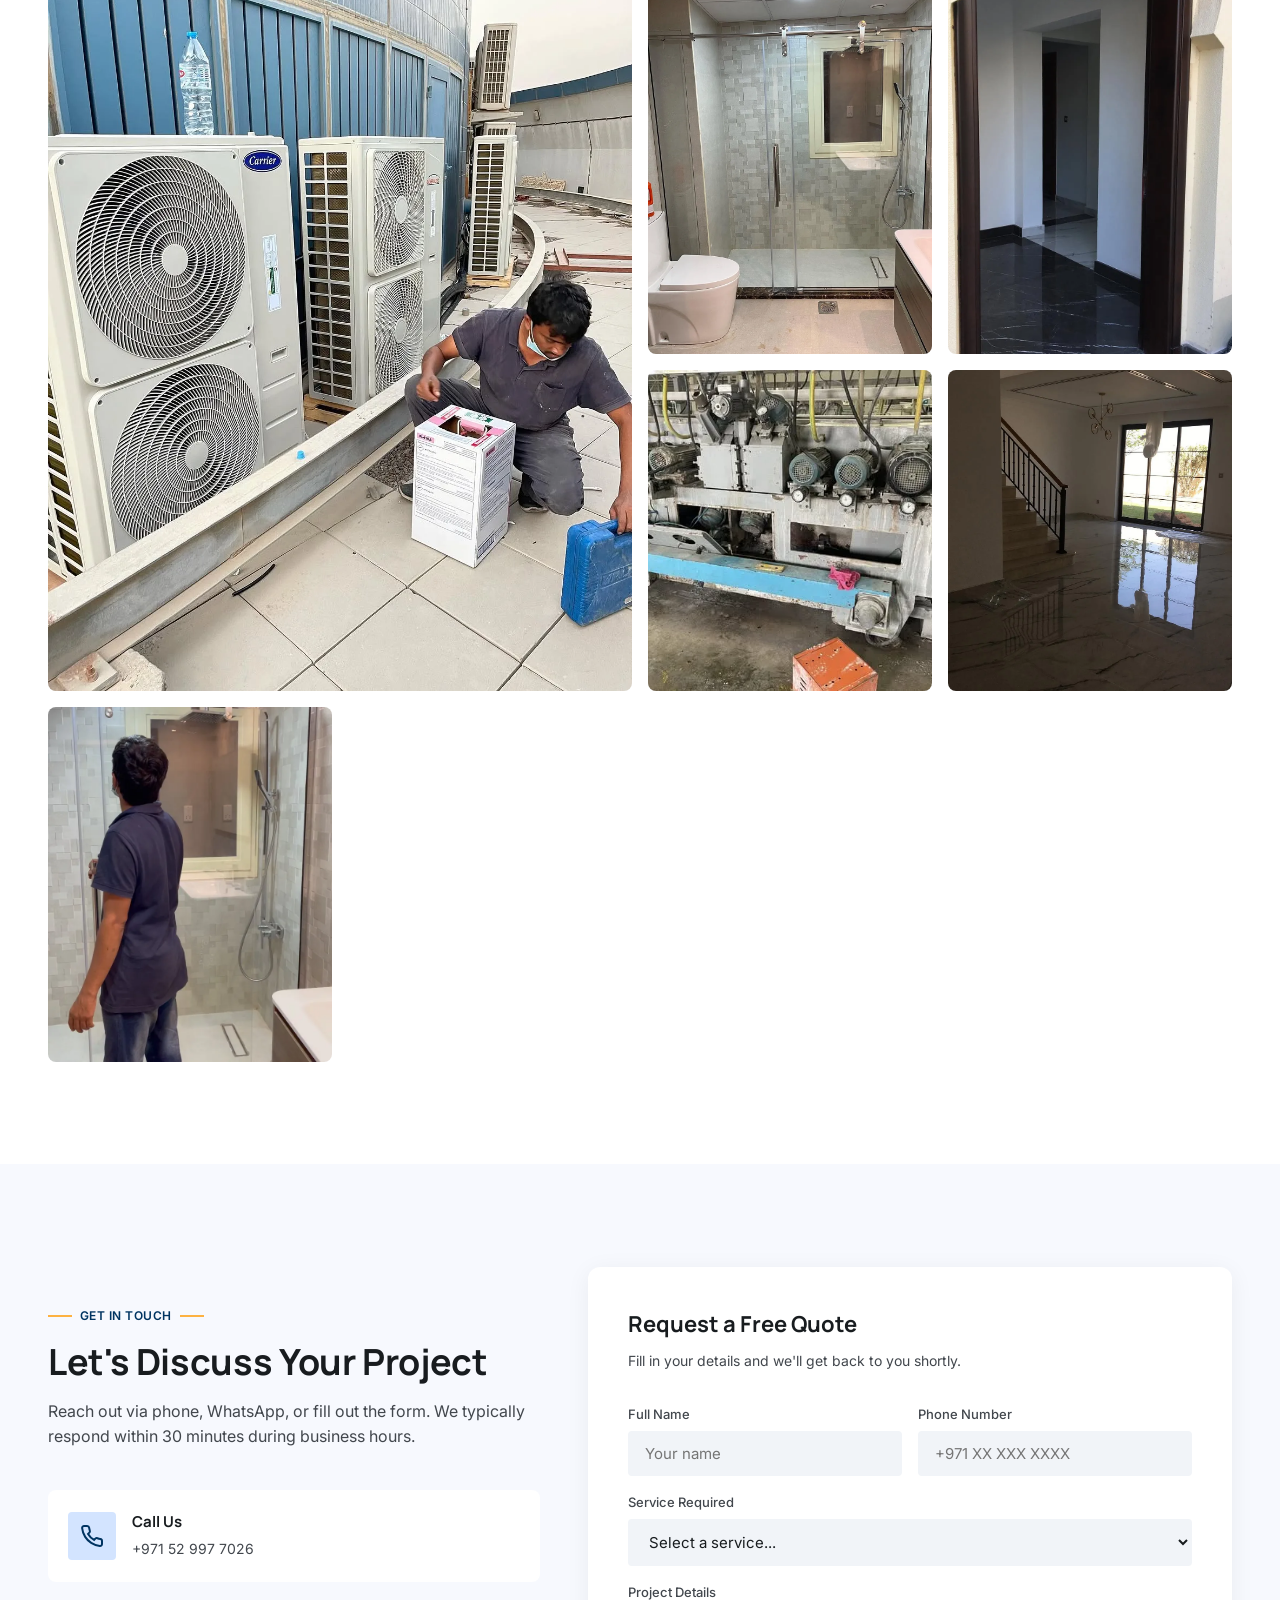
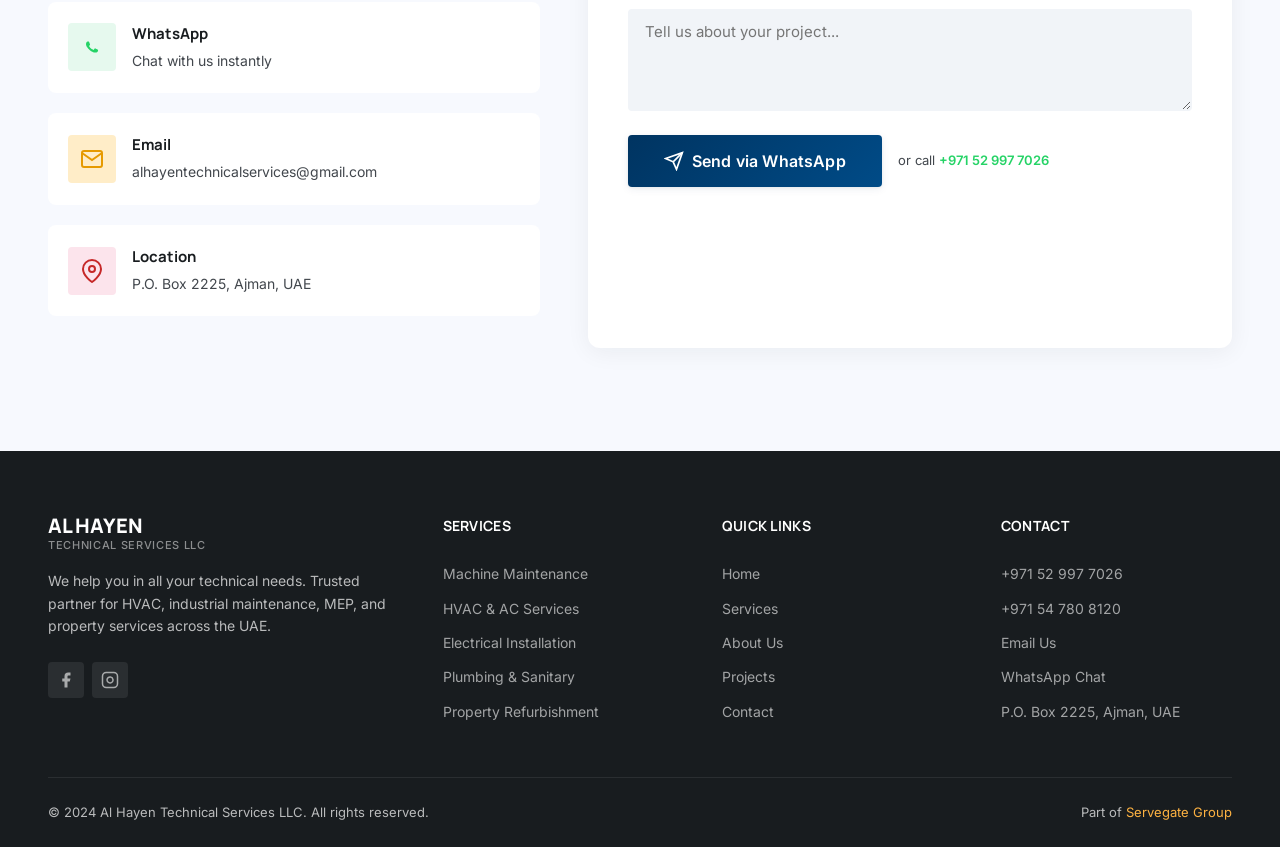
==== commit 0999498e: "chore: sync latest new-site content and assets" ====
--- a/index.html
+++ b/index.html
@@ -1,307 +1,620 @@
 <!DOCTYPE html>
 <html lang="en" dir="ltr">
+
 <head>
-<meta charset="UTF-8">
-<meta name="viewport" content="width=device-width, initial-scale=1.0">
-<title>Al Hayen Technical Services LLC | HVAC, Machine Maintenance & MEP Services in Ajman, UAE</title>
-<meta name="description" content="Al Hayen Technical Services LLC – Premier HVAC installation, machine maintenance, industrial hydraulic works, electrical installation, plumbing, and property refurbishment services in Ajman & across UAE. Call +971 52 997 7026.">
-<meta name="keywords" content="HVAC maintenance UAE, AC installation Ajman, machine maintenance UAE, industrial hydraulic works, plumbing services Ajman, electrical installation UAE, MEP services, chiller maintenance, villa refurbishment UAE, Al Hayen Technical Services">
-<meta name="robots" content="index, follow">
-<meta name="author" content="Al Hayen Technical Services LLC">
-<link rel="canonical" href="https://www.servegategroup.com">
-<meta property="og:title" content="Al Hayen Technical Services LLC | Expert Technical & MEP Services in UAE">
-<meta property="og:description" content="Complete HVAC, machine maintenance, electrical, plumbing, and refurbishment solutions. Trusted by businesses across UAE since 2018.">
-<meta property="og:type" content="website">
-<meta property="og:url" content="https://www.servegategroup.com">
-<meta property="og:locale" content="en_AE">
-<meta name="twitter:card" content="summary_large_image">
-<meta name="twitter:title" content="Al Hayen Technical Services LLC">
-<meta name="twitter:description" content="Expert HVAC, Machine & MEP services across UAE. Contact us today.">
-<link rel="stylesheet" href="css/style.css">
-<script type="application/ld+json">
-{"@context":"https://schema.org","@type":"LocalBusiness","name":"Al Hayen Technical Services LLC","description":"Premier technical services company offering HVAC, machine maintenance, MEP, electrical, plumbing, and refurbishment services in Ajman and across UAE.","url":"https://www.servegategroup.com","telephone":["+971529977026","+971547808120"],"email":"alhayentechnicalservices@gmail.com","address":{"@type":"PostalAddress","postOfficeBoxNumber":"2225","addressLocality":"Ajman","addressCountry":"AE"},"areaServed":{"@type":"Country","name":"United Arab Emirates"},"serviceType":["HVAC Installation","AC Maintenance","Machine Maintenance","Industrial Hydraulic Works","Electrical Installation","Plumbing","Ducting & Insulation","Painting & Refurbishment"],"priceRange":"$$","openingHours":"Mo-Sa 08:00-18:00"}
+    <meta charset="UTF-8">
+    <meta name="viewport" content="width=device-width, initial-scale=1.0">
+    <title>Al Hayen Technical Services LLC | HVAC, Machine Maintenance & MEP Services in Ajman, UAE</title>
+    <meta name="description"
+        content="Al Hayen Technical Services LLC – Premier HVAC installation, machine maintenance, industrial hydraulic works, electrical installation, plumbing, and property refurbishment services in Ajman & across UAE. Call +971 52 997 7026.">
+    <meta name="keywords"
+        content="HVAC maintenance UAE, AC installation Ajman, machine maintenance UAE, industrial hydraulic works, plumbing services Ajman, electrical installation UAE, MEP services, chiller maintenance, villa refurbishment UAE, Al Hayen Technical Services">
+    <meta name="robots" content="index, follow">
+    <meta name="author" content="Al Hayen Technical Services LLC">
+    <link rel="canonical" href="https://www.servegategroup.com">
+    <meta property="og:title" content="Al Hayen Technical Services LLC | Expert Technical & MEP Services in UAE">
+    <meta property="og:description"
+        content="Complete HVAC, machine maintenance, electrical, plumbing, and refurbishment solutions. Trusted by businesses across UAE since 2018.">
+    <meta property="og:type" content="website">
+    <meta property="og:url" content="https://www.servegategroup.com">
+    <meta property="og:locale" content="en_AE">
+    <meta name="twitter:card" content="summary_large_image">
+    <meta name="twitter:title" content="Al Hayen Technical Services LLC">
+    <meta name="twitter:description" content="Expert HVAC, Machine & MEP services across UAE. Contact us today.">
+    <link rel="stylesheet" href="css/style.css">
+    <script type="application/ld+json">
+{"@context":"https://schema.org","@type":"LocalBusiness","name":"Al Hayen Technical Services LLC","description":"Premier technical services company offering HVAC troubleshooting, AMC for machines, industrial electrical works, MEP, and property fit-out services in Ajman and across UAE.","url":"https://www.servegategroup.com","telephone":["+971529977026","+971547808120"],"email":"alhayentechnicalservices@gmail.com","address":{"@type":"PostalAddress","postOfficeBoxNumber":"2225","addressLocality":"Ajman","addressCountry":"AE"},"areaServed":{"@type":"Country","name":"United Arab Emirates"},"serviceType":["HVAC Installation","HVAC Troubleshooting","AC Maintenance","Machine Maintenance","AMC for machines","Industrial Hydraulic Works","Electrical Installation","Industrial Electrical Works","Plumbing","Ducting & Insulation","Painting & Refurbishment","Fit-out Work"],"priceRange":"$$","openingHours":"Mo-Sa 08:00-18:00"}
 </script>
 </head>
+
 <body>
 
-<!-- Navigation -->
-<nav class="nav" id="nav" role="navigation" aria-label="Main navigation">
-<div class="container"><div class="nav-inner">
-<a href="#" class="nav-logo" aria-label="Al Hayen Technical Services Home">
-<svg class="nav-logo-icon" viewBox="0 0 40 40" fill="none"><rect width="40" height="40" rx="4" fill="#003461"/><path d="M10 30V14l10-6 10 6v16" stroke="#fdb242" stroke-width="2.5" fill="none"/><rect x="16" y="20" width="8" height="10" rx="1" stroke="#fff" stroke-width="1.5" fill="none"/><circle cx="20" cy="14" r="3" stroke="#fdb242" stroke-width="1.5" fill="none"/></svg>
-<div class="nav-logo-text"><span class="nav-logo-name">AL HAYEN</span><span class="nav-logo-sub">Technical Services LLC</span></div>
-</a>
-<ul class="nav-links" id="nav-links">
-<li><a href="services.html" class="nav-link">Services</a></li>
-<li><a href="about.html" class="nav-link">About</a></li>
-<li><a href="projects.html" class="nav-link">Projects</a></li>
-<li><a href="contact.html" class="nav-link">Contact</a></li>
-</ul>
-<div class="nav-cta-group">
-<a href="tel:+971529977026" class="nav-cta-phone"><svg viewBox="0 0 24 24" fill="none" stroke="currentColor" stroke-width="2"><path d="M22 16.92v3a2 2 0 01-2.18 2 19.79 19.79 0 01-8.63-3.07 19.5 19.5 0 01-6-6A19.79 19.79 0 012.12 4.18 2 2 0 014.11 2h3a2 2 0 012 1.72c.127.96.361 1.903.7 2.81a2 2 0 01-.45 2.11L8.09 9.91a16 16 0 006 6l1.27-1.27a2 2 0 012.11-.45c.907.339 1.85.573 2.81.7A2 2 0 0122 16.92z"/></svg>Call Us</a>
-<a href="https://wa.me/971529977026?text=Hello%20Al%20Hayen%2C%20I%20need%20technical%20services." class="nav-cta-whatsapp" target="_blank" rel="noopener"><svg viewBox="0 0 24 24" fill="currentColor"><path d="M17.472 14.382c-.297-.149-1.758-.867-2.03-.967-.273-.099-.471-.148-.67.15-.197.297-.767.966-.94 1.164-.173.199-.347.223-.644.075-.297-.15-1.255-.463-2.39-1.475-.883-.788-1.48-1.761-1.653-2.059-.173-.297-.018-.458.13-.606.134-.133.298-.347.446-.52.149-.174.198-.298.298-.497.099-.198.05-.371-.025-.52-.075-.149-.669-1.612-.916-2.207-.242-.579-.487-.5-.669-.51-.173-.008-.371-.01-.57-.01-.198 0-.52.074-.792.372-.272.297-1.04 1.016-1.04 2.479 0 1.462 1.065 2.875 1.213 3.074.149.198 2.096 3.2 5.077 4.487.709.306 1.262.489 1.694.625.712.227 1.36.195 1.871.118.571-.085 1.758-.719 2.006-1.413.248-.694.248-1.289.173-1.413-.074-.124-.272-.198-.57-.347z"/><path d="M12 0C5.373 0 0 5.373 0 12c0 2.625.846 5.059 2.284 7.034L.789 23.492a.5.5 0 00.612.638l4.584-1.2A11.96 11.96 0 0012 24c6.627 0 12-5.373 12-12S18.627 0 12 0zm0 22c-2.239 0-4.332-.726-6.023-1.955l-.42-.312-2.715.711.724-2.646-.342-.544A9.958 9.958 0 012 12C2 6.477 6.477 2 12 2s10 4.477 10 10-4.477 10-10 10z"/></svg>WhatsApp</a>
-</div>
-<button class="nav-toggle" id="nav-toggle" aria-label="Toggle menu"><span></span><span></span><span></span></button>
-</div></div>
-</nav>
-
-<!-- Hero -->
-<section class="hero" id="home">
-<div class="hero-grid-pattern"></div>
-<div class="container"><div class="hero-content">
-<div class="hero-text">
-<div class="hero-badge reveal"><span class="hero-badge-dot"></span><span>Available 24/7 Across UAE</span></div>
-<h1 class="display-lg hero-title reveal reveal-delay-1">We Help You In All Your <span class="hero-title-accent">Technical Needs</span></h1>
-<p class="hero-subtitle reveal reveal-delay-2">From industrial machine maintenance to HVAC systems, MEP installations & complete property refurbishment — Al Hayen delivers precision engineering across Ajman & UAE.</p>
-<div class="hero-cta-group reveal reveal-delay-3">
-<a href="tel:+971529977026" class="btn btn-secondary btn-lg"><svg viewBox="0 0 24 24" fill="none" stroke="currentColor" stroke-width="2"><path d="M22 16.92v3a2 2 0 01-2.18 2 19.79 19.79 0 01-8.63-3.07 19.5 19.5 0 01-6-6A19.79 19.79 0 012.12 4.18 2 2 0 014.11 2h3a2 2 0 012 1.72c.127.96.361 1.903.7 2.81a2 2 0 01-.45 2.11L8.09 9.91a16 16 0 006 6l1.27-1.27a2 2 0 012.11-.45c.907.339 1.85.573 2.81.7A2 2 0 0122 16.92z"/></svg>Call Now</a>
-<a href="https://wa.me/971529977026?text=Hello%20Al%20Hayen%2C%20I%20need%20technical%20services." class="btn btn-whatsapp btn-lg" target="_blank" rel="noopener"><svg viewBox="0 0 24 24" fill="currentColor" width="20" height="20"><path d="M17.472 14.382c-.297-.149-1.758-.867-2.03-.967-.273-.099-.471-.148-.67.15-.197.297-.767.966-.94 1.164-.173.199-.347.223-.644.075-.297-.15-1.255-.463-2.39-1.475-.883-.788-1.48-1.761-1.653-2.059-.173-.297-.018-.458.13-.606.134-.133.298-.347.446-.52.149-.174.198-.298.298-.497.099-.198.05-.371-.025-.52-.075-.149-.669-1.612-.916-2.207-.242-.579-.487-.5-.669-.51-.173-.008-.371-.01-.57-.01-.198 0-.52.074-.792.372-.272.297-1.04 1.016-1.04 2.479 0 1.462 1.065 2.875 1.213 3.074.149.198 2.096 3.2 5.077 4.487.709.306 1.262.489 1.694.625.712.227 1.36.195 1.871.118.571-.085 1.758-.719 2.006-1.413.248-.694.248-1.289.173-1.413-.074-.124-.272-.198-.57-.347z"/><path d="M12 0C5.373 0 0 5.373 0 12a11.96 11.96 0 002.284 7.034L.789 23.492a.5.5 0 00.612.638l4.584-1.2A11.96 11.96 0 0012 24c6.627 0 12-5.373 12-12S18.627 0 12 0zm0 22a9.94 9.94 0 01-5.599-1.701l-.42-.312-2.715.711.724-2.646-.342-.544A9.958 9.958 0 012 12C2 6.477 6.477 2 12 2s10 4.477 10 10-4.477 10-10 10z"/></svg>WhatsApp Us</a>
-<a href="contact.html" class="btn btn-outline btn-lg">Get Free Quote</a>
-</div>
-<div class="hero-stats reveal reveal-delay-4">
-<div class="hero-stat"><div class="hero-stat-number"><span data-count="500" data-suffix="+">0</span></div><div class="hero-stat-label">Projects Done</div></div>
-<div class="hero-stat"><div class="hero-stat-number"><span data-count="7" data-suffix="+">0</span></div><div class="hero-stat-label">Years Experience</div></div>
-<div class="hero-stat"><div class="hero-stat-number"><span data-count="200" data-suffix="+">0</span></div><div class="hero-stat-label">Happy Clients</div></div>
-</div>
-</div>
-<div class="hero-visual reveal-right">
-<div class="hero-image-grid">
-<div class="hero-image-card"><img src="images/ig_2022-08-16_chvhcnzbmzx_image_01_106c8781.jpg" alt="HVAC maintenance service by Al Hayen" loading="eager"></div>
-<div class="hero-image-card"><img src="images/ig_2021-12-15_cxf98jsbx-q_image_03_b2175682.jpg" alt="Bathroom renovation by Al Hayen" loading="eager"></div>
-<div class="hero-image-card"><img src="images/fb_unknown-date_post2_image_05_66b47ca9.jpg" alt="Industrial machine maintenance" loading="eager"></div>
-</div>
-<div class="hero-floating-card">
-<div class="hero-floating-icon"><svg viewBox="0 0 24 24" fill="none" stroke="currentColor" stroke-width="2" width="24" height="24"><path d="M22 11.08V12a10 10 0 11-5.93-9.14"/><polyline points="22 4 12 14.01 9 11.01"/></svg></div>
-<div class="hero-floating-text"><strong>Licensed & Certified</strong><span>UAE Approved Contractor</span></div>
-</div>
-</div>
-</div></div>
-</section>
-
-<!-- Services -->
-<section class="services-overview section blueprint-bg" id="services">
-<div class="floating-shapes"><div class="floating-shape"></div><div class="floating-shape circle"></div><div class="floating-shape"></div><div class="floating-shape circle"></div><div class="floating-shape"></div><div class="floating-shape circle"></div></div>
-<div class="dashed-circle"></div><div class="dashed-circle"></div>
-<div class="container">
-<div class="section-header reveal">
-<div class="section-label label-sm">What We Do</div>
-<h2 class="display-md section-title">Complete Technical Services</h2>
-<p class="body-lg section-desc">From heavy industrial machinery to residential finishing — we deliver precision-engineered solutions across every technical discipline.</p>
-</div>
-<div class="service-categories">
-
-<div class="service-category reveal reveal-delay-1">
-<div class="service-category-icon"><svg viewBox="0 0 24 24" fill="none" stroke="currentColor" stroke-width="2"><circle cx="12" cy="12" r="3"/><path d="M19.4 15a1.65 1.65 0 00.33 1.82l.06.06a2 2 0 010 2.83 2 2 0 01-2.83 0l-.06-.06a1.65 1.65 0 00-1.82-.33 1.65 1.65 0 00-1 1.51V21a2 2 0 01-4 0v-.09A1.65 1.65 0 009 19.4a1.65 1.65 0 00-1.82.33l-.06.06a2 2 0 01-2.83-2.83l.06-.06A1.65 1.65 0 004.68 15a1.65 1.65 0 00-1.51-1H3a2 2 0 010-4h.09A1.65 1.65 0 004.6 9a1.65 1.65 0 00-.33-1.82l-.06-.06a2 2 0 112.83-2.83l.06.06A1.65 1.65 0 009 4.68a1.65 1.65 0 001-1.51V3a2 2 0 014 0v.09a1.65 1.65 0 001 1.51 1.65 1.65 0 001.82-.33l.06-.06a2 2 0 012.83 2.83l-.06.06a1.65 1.65 0 00-.33 1.82V9a1.65 1.65 0 001.51 1H21a2 2 0 010 4h-.09a1.65 1.65 0 00-1.51 1z"/></svg></div>
-<h3>Machine & Industrial</h3>
-<ul class="service-category-list">
-<li>Machine maintenance & repair</li>
-<li>Motor winding & troubleshooting</li>
-<li>Machine shifting & installation</li>
-<li>Industrial hydraulic works</li>
-<li>Glass machine technical support</li>
-</ul>
-<div class="service-category-cta"><span>Get Quote</span><svg viewBox="0 0 24 24" fill="none" stroke="currentColor" stroke-width="2.5"><line x1="5" y1="12" x2="19" y2="12"/><polyline points="12 5 19 12 12 19"/></svg></div>
-</div>
-
-<div class="service-category reveal reveal-delay-2">
-<div class="service-category-icon"><svg viewBox="0 0 24 24" fill="none" stroke="currentColor" stroke-width="2"><path d="M12 2L2 7l10 5 10-5-10-5z"/><path d="M2 17l10 5 10-5"/><path d="M2 12l10 5 10-5"/></svg></div>
-<h3>HVAC & Cooling</h3>
-<ul class="service-category-list">
-<li>AC installation & commissioning</li>
-<li>AC inspection & preventive service</li>
-<li>HVAC system maintenance</li>
-<li>Chiller maintenance & repair</li>
-</ul>
-<div class="service-category-cta"><span>Get Quote</span><svg viewBox="0 0 24 24" fill="none" stroke="currentColor" stroke-width="2.5"><line x1="5" y1="12" x2="19" y2="12"/><polyline points="12 5 19 12 12 19"/></svg></div>
-</div>
-
-<div class="service-category reveal reveal-delay-3">
-<div class="service-category-icon"><svg viewBox="0 0 24 24" fill="none" stroke="currentColor" stroke-width="2"><path d="M13 2L3 14h9l-1 8 10-12h-9l1-8z"/></svg></div>
-<h3>MEP & Building</h3>
-<ul class="service-category-list">
-<li>Electrical & electro-mechanical installation</li>
-<li>Plumbing & sanitary works</li>
-<li>Ducting & insulation cladding</li>
-</ul>
-<div class="service-category-cta"><span>Get Quote</span><svg viewBox="0 0 24 24" fill="none" stroke="currentColor" stroke-width="2.5"><line x1="5" y1="12" x2="19" y2="12"/><polyline points="12 5 19 12 12 19"/></svg></div>
-</div>
-
-<div class="service-category reveal reveal-delay-4">
-<div class="service-category-icon"><svg viewBox="0 0 24 24" fill="none" stroke="currentColor" stroke-width="2"><path d="M3 9l9-7 9 7v11a2 2 0 01-2 2H5a2 2 0 01-2-2z"/><polyline points="9 22 9 12 15 12 15 22"/></svg></div>
-<h3>Finishing & Property</h3>
-<ul class="service-category-list">
-<li>Plaster & masonry works</li>
-<li>Painting & wallpaper</li>
-<li>Villa & property refurbishment</li>
-</ul>
-<div class="service-category-cta"><span>Get Quote</span><svg viewBox="0 0 24 24" fill="none" stroke="currentColor" stroke-width="2.5"><line x1="5" y1="12" x2="19" y2="12"/><polyline points="12 5 19 12 12 19"/></svg></div>
-</div>
-
-</div>
-</div>
-</section>
-
-<!-- CTA Banner -->
-<section class="cta-banner section" style="padding:0">
-<div class="container"><div class="cta-banner-inner">
-<div class="cta-banner-text">
-<h2>Ready to Get Started? Let's Talk.</h2>
-<p>Get a free consultation and quote — no obligation, fast response.</p>
-</div>
-<div class="cta-banner-actions">
-<a href="tel:+971529977026" class="btn btn-secondary btn-lg"><svg viewBox="0 0 24 24" fill="none" stroke="currentColor" stroke-width="2"><path d="M22 16.92v3a2 2 0 01-2.18 2 19.79 19.79 0 01-8.63-3.07 19.5 19.5 0 01-6-6A19.79 19.79 0 012.12 4.18 2 2 0 014.11 2h3a2 2 0 012 1.72c.127.96.361 1.903.7 2.81a2 2 0 01-.45 2.11L8.09 9.91a16 16 0 006 6l1.27-1.27a2 2 0 012.11-.45c.907.339 1.85.573 2.81.7A2 2 0 0122 16.92z"/></svg>+971 52 997 7026</a>
-<a href="https://wa.me/971529977026" class="btn btn-whatsapp btn-lg" target="_blank" rel="noopener"><svg viewBox="0 0 24 24" fill="currentColor" width="20" height="20"><path d="M17.472 14.382c-.297-.149-1.758-.867-2.03-.967-.273-.099-.471-.148-.67.15-.197.297-.767.966-.94 1.164-.173.199-.347.223-.644.075-.297-.15-1.255-.463-2.39-1.475-.883-.788-1.48-1.761-1.653-2.059-.173-.297-.018-.458.13-.606.134-.133.298-.347.446-.52.149-.174.198-.298.298-.497.099-.198.05-.371-.025-.52-.075-.149-.669-1.612-.916-2.207-.242-.579-.487-.5-.669-.51-.173-.008-.371-.01-.57-.01-.198 0-.52.074-.792.372-.272.297-1.04 1.016-1.04 2.479 0 1.462 1.065 2.875 1.213 3.074.149.198 2.096 3.2 5.077 4.487.709.306 1.262.489 1.694.625.712.227 1.36.195 1.871.118.571-.085 1.758-.719 2.006-1.413.248-.694.248-1.289.173-1.413-.074-.124-.272-.198-.57-.347z"/><path d="M12 0C5.373 0 0 5.373 0 12a11.96 11.96 0 002.284 7.034L.789 23.492a.5.5 0 00.612.638l4.584-1.2A11.96 11.96 0 0012 24c6.627 0 12-5.373 12-12S18.627 0 12 0z"/></svg>WhatsApp</a>
-</div>
-</div></div>
-</section>
-
-<!-- Why Choose Us -->
-<section class="why-us section blueprint-bg" id="why-us">
-<div class="floating-shapes"><div class="floating-shape"></div><div class="floating-shape circle"></div><div class="floating-shape"></div><div class="floating-shape circle"></div><div class="floating-shape"></div><div class="floating-shape circle"></div></div>
-<div class="container"><div class="why-us-grid">
-<div class="why-us-image reveal-left">
-<img src="images/ig_2021-05-07_colkus-hmqb_image_01_f644bfc2.jpg" alt="Al Hayen technical installation work">
-<div class="why-us-image-overlay">
-<div class="why-us-image-stat"><strong data-count="7" data-suffix="+">0</strong><span>Years</span></div>
-<div class="why-us-image-stat"><strong data-count="500" data-suffix="+">0</strong><span>Projects</span></div>
-<div class="why-us-image-stat"><strong data-count="24" data-suffix="/7">0</strong><span>Support</span></div>
-</div>
-</div>
-<div class="why-us-content reveal-right">
-<div class="section-label label-sm">Why Al Hayen</div>
-<h2 class="headline-lg">Precision Engineering, Trusted Results</h2>
-<p class="body-md" style="color:var(--on-surface-variant);margin-top:0.75rem">We're not just another maintenance company. Al Hayen Technical Services brings certified expertise, rapid response, and complete accountability to every project.</p>
-<div class="why-us-features">
-<div class="why-us-feature">
-<div class="why-us-feature-icon"><svg viewBox="0 0 24 24" fill="none" stroke="currentColor" stroke-width="2"><path d="M12 22s8-4 8-10V5l-8-3-8 3v7c0 6 8 10 8 10z"/></svg></div>
-<div><h4>Licensed & Insured</h4><p>Fully licensed UAE contractor with comprehensive insurance coverage for all projects.</p></div>
-</div>
-<div class="why-us-feature">
-<div class="why-us-feature-icon"><svg viewBox="0 0 24 24" fill="none" stroke="currentColor" stroke-width="2"><circle cx="12" cy="12" r="10"/><polyline points="12 6 12 12 16 14"/></svg></div>
-<div><h4>Rapid Response</h4><p>Emergency services available 24/7. Most service calls addressed within hours, not days.</p></div>
-</div>
-<div class="why-us-feature">
-<div class="why-us-feature-icon"><svg viewBox="0 0 24 24" fill="none" stroke="currentColor" stroke-width="2"><path d="M22 11.08V12a10 10 0 11-5.93-9.14"/><polyline points="22 4 12 14.01 9 11.01"/></svg></div>
-<div><h4>End-to-End Solutions</h4><p>From diagnosis to completion — one team handles everything so nothing falls through the cracks.</p></div>
-</div>
-<div class="why-us-feature">
-<div class="why-us-feature-icon"><svg viewBox="0 0 24 24" fill="none" stroke="currentColor" stroke-width="2"><path d="M17 21v-2a4 4 0 00-4-4H5a4 4 0 00-4 4v2"/><circle cx="9" cy="7" r="4"/><path d="M23 21v-2a4 4 0 00-3-3.87"/><path d="M16 3.13a4 4 0 010 7.75"/></svg></div>
-<div><h4>Expert Technicians</h4><p>Skilled, factory-trained engineers with deep expertise across industrial and commercial systems.</p></div>
-</div>
-</div>
-</div>
-</div></div>
-</section>
-
-<!-- Projects Gallery -->
-<section class="projects section" id="projects">
-<div class="container">
-<div class="section-header reveal">
-<div class="section-label label-sm">Our Work</div>
-<h2 class="display-md section-title">Recent Projects</h2>
-<p class="body-lg section-desc">A glimpse into the quality and precision we bring to every engagement.</p>
-</div>
-<div class="projects-grid">
-<div class="project-card reveal"><img src="images/ig_2022-08-16_chvhcnzbmzx_image_01_106c8781.jpg" alt="HVAC outdoor unit maintenance" loading="lazy"><div class="project-card-overlay"><span>HVAC</span><h3>Commercial AC Maintenance</h3></div></div>
-<div class="project-card reveal reveal-delay-1"><img src="images/ig_2021-12-15_cxf98jsbx-q_image_03_b2175682.jpg" alt="Bathroom renovation project" loading="lazy"><div class="project-card-overlay"><span>Refurbishment</span><h3>Bathroom Renovation</h3></div></div>
-<div class="project-card reveal reveal-delay-2"><img src="images/ig_2021-05-07_colohemnpby_image_01_d3613213.jpg" alt="Electrical installation work" loading="lazy"><div class="project-card-overlay"><span>Electrical</span><h3>Electro-Mechanical Install</h3></div></div>
-<div class="project-card reveal reveal-delay-1"><img src="images/fb_unknown-date_post2_image_05_66b47ca9.jpg" alt="Industrial machinery maintenance" loading="lazy"><div class="project-card-overlay"><span>Industrial</span><h3>Machine Maintenance</h3></div></div>
-<div class="project-card reveal reveal-delay-2"><img src="images/ig_2021-05-08_comzwvcnc2o_image_01_40a41da8.jpg" alt="Plumbing installation" loading="lazy"><div class="project-card-overlay"><span>MEP</span><h3>Plumbing & Sanitary</h3></div></div>
-<div class="project-card reveal reveal-delay-3"><img src="images/ig_2021-12-15_cxf98jsbx-q_image_01_9e23c23c.jpg" alt="Interior finishing work" loading="lazy"><div class="project-card-overlay"><span>Finishing</span><h3>Interior Finishing</h3></div></div>
-</div>
-</div>
-</section>
-
-<!-- Contact -->
-<section class="contact section" id="contact">
-<div class="container"><div class="contact-grid">
-<div class="contact-info reveal-left">
-<div class="section-label label-sm">Get In Touch</div>
-<h2 class="headline-lg">Let's Discuss Your Project</h2>
-<p class="body-md contact-info-desc">Reach out via phone, WhatsApp, or fill out the form. We typically respond within 30 minutes during business hours.</p>
-<div class="contact-methods">
-<a href="tel:+971529977026" class="contact-method"><div class="contact-method-icon phone"><svg viewBox="0 0 24 24" fill="none" stroke="currentColor" stroke-width="2"><path d="M22 16.92v3a2 2 0 01-2.18 2 19.79 19.79 0 01-8.63-3.07 19.5 19.5 0 01-6-6A19.79 19.79 0 012.12 4.18 2 2 0 014.11 2h3a2 2 0 012 1.72c.127.96.361 1.903.7 2.81a2 2 0 01-.45 2.11L8.09 9.91a16 16 0 006 6l1.27-1.27a2 2 0 012.11-.45c.907.339 1.85.573 2.81.7A2 2 0 0122 16.92z"/></svg></div><div class="contact-method-text"><strong>Call Us</strong><span>+971 52 997 7026</span></div></a>
-<a href="https://wa.me/971529977026" class="contact-method" target="_blank" rel="noopener"><div class="contact-method-icon whatsapp"><svg viewBox="0 0 24 24" fill="currentColor"><path d="M17.472 14.382c-.297-.149-1.758-.867-2.03-.967-.273-.099-.471-.148-.67.15-.197.297-.767.966-.94 1.164-.173.199-.347.223-.644.075-.297-.15-1.255-.463-2.39-1.475-.883-.788-1.48-1.761-1.653-2.059-.173-.297-.018-.458.13-.606.134-.133.298-.347.446-.52.149-.174.198-.298.298-.497.099-.198.05-.371-.025-.52-.075-.149-.669-1.612-.916-2.207-.242-.579-.487-.5-.669-.51l-.57-.01c-.198 0-.52.074-.792.372-.272.297-1.04 1.016-1.04 2.479 0 1.462 1.065 2.875 1.213 3.074.149.198 2.096 3.2 5.077 4.487.709.306 1.262.489 1.694.625.712.227 1.36.195 1.871.118.571-.085 1.758-.719 2.006-1.413.248-.694.248-1.289.173-1.413-.074-.124-.272-.198-.57-.347z"/></svg></div><div class="contact-method-text"><strong>WhatsApp</strong><span>Chat with us instantly</span></div></a>
-<a href="mailto:alhayentechnicalservices@gmail.com" class="contact-method"><div class="contact-method-icon email"><svg viewBox="0 0 24 24" fill="none" stroke="currentColor" stroke-width="2"><path d="M4 4h16c1.1 0 2 .9 2 2v12c0 1.1-.9 2-2 2H4c-1.1 0-2-.9-2-2V6c0-1.1.9-2 2-2z"/><polyline points="22,6 12,13 2,6"/></svg></div><div class="contact-method-text"><strong>Email</strong><span>alhayentechnicalservices@gmail.com</span></div></a>
-<div class="contact-method"><div class="contact-method-icon location"><svg viewBox="0 0 24 24" fill="none" stroke="currentColor" stroke-width="2"><path d="M21 10c0 7-9 13-9 13s-9-6-9-13a9 9 0 0118 0z"/><circle cx="12" cy="10" r="3"/></svg></div><div class="contact-method-text"><strong>Location</strong><span>P.O. Box 2225, Ajman, UAE</span></div></div>
-</div>
-</div>
-<div class="contact-form-card reveal-right">
-<h3>Request a Free Quote</h3>
-<p>Fill in your details and we'll get back to you shortly.</p>
-<form id="contact-form">
-<div class="form-grid">
-<div class="form-group"><label for="name">Full Name</label><input type="text" id="name" name="name" placeholder="Your name" required></div>
-<div class="form-group"><label for="phone">Phone Number</label><input type="tel" id="phone" name="phone" placeholder="+971 XX XXX XXXX" required></div>
-<div class="form-group full-width"><label for="service">Service Required</label><select id="service" name="service" required>
-<option value="">Select a service...</option>
-<option value="Machine Maintenance">Machine Maintenance & Repair</option>
-<option value="HVAC Installation">HVAC / AC Installation</option>
-<option value="AC Service">AC Inspection & Service</option>
-<option value="Chiller Maintenance">Chiller Maintenance</option>
-<option value="Electrical Installation">Electrical & Electro-Mechanical</option>
-<option value="Plumbing">Plumbing & Sanitary</option>
-<option value="Industrial Hydraulic">Industrial Hydraulic Works</option>
-<option value="Ducting Insulation">Ducting & Insulation</option>
-<option value="Painting Wallpaper">Painting & Wallpaper</option>
-<option value="Refurbishment">Property Refurbishment</option>
-<option value="Other">Other</option>
-</select></div>
-<div class="form-group full-width"><label for="message">Project Details</label><textarea id="message" name="message" placeholder="Tell us about your project..." rows="4"></textarea></div>
-</div>
-<div class="form-submit-row">
-<button type="submit" class="btn btn-primary btn-lg"><svg viewBox="0 0 24 24" fill="none" stroke="currentColor" stroke-width="2"><line x1="22" y1="2" x2="11" y2="13"/><polygon points="22 2 15 22 11 13 2 9 22 2"/></svg>Send via WhatsApp</button>
-<span class="form-submit-alt">or call <a href="tel:+971529977026">+971 52 997 7026</a></span>
-</div>
-</form>
-</div>
-</div></div>
-</section>
-
-<!-- Footer -->
-<footer class="footer">
-<div class="container">
-<div class="footer-grid">
-<div class="footer-brand">
-<div class="nav-logo-text"><span class="nav-logo-name" style="color:#fff">AL HAYEN</span><span class="nav-logo-sub">Technical Services LLC</span></div>
-<p>We help you in all your technical needs. Trusted partner for HVAC, industrial maintenance, MEP, and property services across the UAE.</p>
-<div class="footer-social">
-<a href="#" aria-label="Facebook"><svg viewBox="0 0 24 24" fill="currentColor"><path d="M18 2h-3a5 5 0 00-5 5v3H7v4h3v8h4v-8h3l1-4h-4V7a1 1 0 011-1h3z"/></svg></a>
-<a href="#" aria-label="Instagram"><svg viewBox="0 0 24 24" fill="none" stroke="currentColor" stroke-width="2"><rect x="2" y="2" width="20" height="20" rx="5"/><path d="M16 11.37A4 4 0 1112.63 8 4 4 0 0116 11.37z"/><line x1="17.5" y1="6.5" x2="17.51" y2="6.5"/></svg></a>
-</div>
-</div>
-<div class="footer-col"><h4>Services</h4>
-<a href="services.html">Machine Maintenance</a><a href="services.html">HVAC & AC Services</a><a href="services.html">Electrical Installation</a><a href="services.html">Plumbing & Sanitary</a><a href="services.html">Property Refurbishment</a>
-</div>
-<div class="footer-col"><h4>Quick Links</h4>
-<a href="index.html">Home</a><a href="services.html">Services</a><a href="about.html">About Us</a><a href="projects.html">Projects</a><a href="contact.html">Contact</a>
-</div>
-<div class="footer-col"><h4>Contact</h4>
-<a href="tel:+971529977026">+971 52 997 7026</a><a href="tel:+971547808120">+971 54 780 8120</a><a href="mailto:alhayentechnicalservices@gmail.com">Email Us</a><a href="https://wa.me/971529977026" target="_blank" rel="noopener">WhatsApp Chat</a><a>P.O. Box 2225, Ajman, UAE</a>
-</div>
-</div>
-<div class="footer-bottom">
-<span>&copy; 2024 Al Hayen Technical Services LLC. All rights reserved.</span>
-<span>Part of <a href="https://www.servegategroup.com" target="_blank" rel="noopener">Servegate Group</a></span>
-</div>
-</div>
-</footer>
-
-<!-- Floating WhatsApp -->
-<div class="floating-whatsapp">
-<div class="floating-whatsapp-tooltip">Need help? Chat with us!</div>
-<a href="https://wa.me/971529977026?text=Hello%20Al%20Hayen%2C%20I%20need%20technical%20services." class="floating-whatsapp-btn" target="_blank" rel="noopener" aria-label="Chat on WhatsApp"><svg viewBox="0 0 24 24" fill="currentColor"><path d="M17.472 14.382c-.297-.149-1.758-.867-2.03-.967-.273-.099-.471-.148-.67.15-.197.297-.767.966-.94 1.164-.173.199-.347.223-.644.075-.297-.15-1.255-.463-2.39-1.475-.883-.788-1.48-1.761-1.653-2.059-.173-.297-.018-.458.13-.606.134-.133.298-.347.446-.52.149-.174.198-.298.298-.497.099-.198.05-.371-.025-.52-.075-.149-.669-1.612-.916-2.207-.242-.579-.487-.5-.669-.51l-.57-.01c-.198 0-.52.074-.792.372-.272.297-1.04 1.016-1.04 2.479 0 1.462 1.065 2.875 1.213 3.074.149.198 2.096 3.2 5.077 4.487.709.306 1.262.489 1.694.625.712.227 1.36.195 1.871.118.571-.085 1.758-.719 2.006-1.413.248-.694.248-1.289.173-1.413-.074-.124-.272-.198-.57-.347z"/><path d="M12 0C5.373 0 0 5.373 0 12a11.96 11.96 0 002.284 7.034L.789 23.492a.5.5 0 00.612.638l4.584-1.2A11.96 11.96 0 0012 24c6.627 0 12-5.373 12-12S18.627 0 12 0zm0 22a9.94 9.94 0 01-5.599-1.701l-.42-.312-2.715.711.724-2.646-.342-.544A9.958 9.958 0 012 12C2 6.477 6.477 2 12 2s10 4.477 10 10-4.477 10-10 10z"/></svg></a>
-</div>
-
-<!-- Mobile CTA Bar -->
-<div class="mobile-cta-bar">
-<div class="mobile-cta-bar-inner">
-<a href="tel:+971529977026" class="btn btn-primary"><svg viewBox="0 0 24 24" fill="none" stroke="currentColor" stroke-width="2" width="16" height="16"><path d="M22 16.92v3a2 2 0 01-2.18 2 19.79 19.79 0 01-8.63-3.07 19.5 19.5 0 01-6-6A19.79 19.79 0 012.12 4.18 2 2 0 014.11 2h3a2 2 0 012 1.72c.127.96.361 1.903.7 2.81a2 2 0 01-.45 2.11L8.09 9.91a16 16 0 006 6l1.27-1.27a2 2 0 012.11-.45c.907.339 1.85.573 2.81.7A2 2 0 0122 16.92z"/></svg>Call Now</a>
-<a href="https://wa.me/971529977026" class="btn btn-whatsapp" target="_blank" rel="noopener"><svg viewBox="0 0 24 24" fill="currentColor" width="16" height="16"><path d="M17.472 14.382c-.297-.149-1.758-.867-2.03-.967-.273-.099-.471-.148-.67.15-.197.297-.767.966-.94 1.164-.173.199-.347.223-.644.075-.297-.15-1.255-.463-2.39-1.475-.883-.788-1.48-1.761-1.653-2.059-.173-.297-.018-.458.13-.606.134-.133.298-.347.446-.52.149-.174.198-.298.298-.497.099-.198.05-.371-.025-.52-.075-.149-.669-1.612-.916-2.207-.242-.579-.487-.5-.669-.51l-.57-.01c-.198 0-.52.074-.792.372-.272.297-1.04 1.016-1.04 2.479 0 1.462 1.065 2.875 1.213 3.074.149.198 2.096 3.2 5.077 4.487.709.306 1.262.489 1.694.625.712.227 1.36.195 1.871.118.571-.085 1.758-.719 2.006-1.413.248-.694.248-1.289.173-1.413-.074-.124-.272-.198-.57-.347z"/></svg>WhatsApp</a>
-<a href="contact.html" class="btn btn-secondary">Get Quote</a>
-</div>
-</div>
-
-<script src="js/main.js"></script>
+    <!-- Navigation -->
+    <nav class="nav" id="nav" role="navigation" aria-label="Main navigation">
+        <div class="container">
+            <div class="nav-inner">
+                <a href="#" class="nav-logo" aria-label="Al Hayen Technical Services Home">
+                    <svg class="nav-logo-icon" viewBox="0 0 40 40" fill="none">
+                        <rect width="40" height="40" rx="4" fill="#003461" />
+                        <path d="M10 30V14l10-6 10 6v16" stroke="#fdb242" stroke-width="2.5" fill="none" />
+                        <rect x="16" y="20" width="8" height="10" rx="1" stroke="#fff" stroke-width="1.5" fill="none" />
+                        <circle cx="20" cy="14" r="3" stroke="#fdb242" stroke-width="1.5" fill="none" />
+                    </svg>
+                    <div class="nav-logo-text"><span class="nav-logo-name">AL HAYEN</span><span
+                            class="nav-logo-sub">Technical Services LLC</span></div>
+                </a>
+                <ul class="nav-links" id="nav-links">
+                    <li><a href="services.html" class="nav-link">Services</a></li>
+                    <li><a href="about.html" class="nav-link">About</a></li>
+                    <li><a href="projects.html" class="nav-link">Projects</a></li>
+                    <li><a href="contact.html" class="nav-link">Contact</a></li>
+                </ul>
+                <div class="nav-cta-group">
+                    <a href="tel:+971529977026" class="nav-cta-phone"><svg viewBox="0 0 24 24" fill="none"
+                            stroke="currentColor" stroke-width="2">
+                            <path
+                                d="M22 16.92v3a2 2 0 01-2.18 2 19.79 19.79 0 01-8.63-3.07 19.5 19.5 0 01-6-6A19.79 19.79 0 012.12 4.18 2 2 0 014.11 2h3a2 2 0 012 1.72c.127.96.361 1.903.7 2.81a2 2 0 01-.45 2.11L8.09 9.91a16 16 0 006 6l1.27-1.27a2 2 0 012.11-.45c.907.339 1.85.573 2.81.7A2 2 0 0122 16.92z" />
+                        </svg>Call Us</a>
+                    <a href="https://wa.me/971529977026?text=Hello%20Al%20Hayen%2C%20I%20need%20technical%20services."
+                        class="nav-cta-whatsapp" target="_blank" rel="noopener"><svg viewBox="0 0 24 24"
+                            fill="currentColor">
+                            <path
+                                d="M17.472 14.382c-.297-.149-1.758-.867-2.03-.967-.273-.099-.471-.148-.67.15-.197.297-.767.966-.94 1.164-.173.199-.347.223-.644.075-.297-.15-1.255-.463-2.39-1.475-.883-.788-1.48-1.761-1.653-2.059-.173-.297-.018-.458.13-.606.134-.133.298-.347.446-.52.149-.174.198-.298.298-.497.099-.198.05-.371-.025-.52-.075-.149-.669-1.612-.916-2.207-.242-.579-.487-.5-.669-.51-.173-.008-.371-.01-.57-.01-.198 0-.52.074-.792.372-.272.297-1.04 1.016-1.04 2.479 0 1.462 1.065 2.875 1.213 3.074.149.198 2.096 3.2 5.077 4.487.709.306 1.262.489 1.694.625.712.227 1.36.195 1.871.118.571-.085 1.758-.719 2.006-1.413.248-.694.248-1.289.173-1.413-.074-.124-.272-.198-.57-.347z" />
+                            <path
+                                d="M12 0C5.373 0 0 5.373 0 12c0 2.625.846 5.059 2.284 7.034L.789 23.492a.5.5 0 00.612.638l4.584-1.2A11.96 11.96 0 0012 24c6.627 0 12-5.373 12-12S18.627 0 12 0zm0 22c-2.239 0-4.332-.726-6.023-1.955l-.42-.312-2.715.711.724-2.646-.342-.544A9.958 9.958 0 012 12C2 6.477 6.477 2 12 2s10 4.477 10 10-4.477 10-10 10z" />
+                        </svg>WhatsApp</a>
+                </div>
+                <button class="nav-toggle" id="nav-toggle"
+                    aria-label="Toggle menu"><span></span><span></span><span></span></button>
+            </div>
+        </div>
+    </nav>
+
+    <!-- Hero -->
+    <section class="hero" id="home">
+        <div class="hero-grid-pattern"></div>
+        <div class="container">
+            <div class="hero-content">
+                <div class="hero-text">
+                    <div class="hero-badge reveal"><span class="hero-badge-dot"></span><span>Available 24/7 Across
+                            UAE</span></div>
+                    <h1 class="display-lg hero-title reveal reveal-delay-1">We Help You In All Your <span
+                            class="hero-title-accent">Technical Needs</span></h1>
+                    <p class="hero-subtitle reveal reveal-delay-2">From industrial machine maintenance to HVAC systems,
+                        MEP installations & complete property refurbishment — Al Hayen delivers precision engineering
+                        across Ajman & UAE.</p>
+                    <div class="hero-cta-group reveal reveal-delay-3">
+                        <a href="tel:+971529977026" class="btn btn-secondary btn-lg"><svg viewBox="0 0 24 24"
+                                fill="none" stroke="currentColor" stroke-width="2">
+                                <path
+                                    d="M22 16.92v3a2 2 0 01-2.18 2 19.79 19.79 0 01-8.63-3.07 19.5 19.5 0 01-6-6A19.79 19.79 0 012.12 4.18 2 2 0 014.11 2h3a2 2 0 012 1.72c.127.96.361 1.903.7 2.81a2 2 0 01-.45 2.11L8.09 9.91a16 16 0 006 6l1.27-1.27a2 2 0 012.11-.45c.907.339 1.85.573 2.81.7A2 2 0 0122 16.92z" />
+                            </svg>Call Now</a>
+                        <a href="https://wa.me/971529977026?text=Hello%20Al%20Hayen%2C%20I%20need%20technical%20services."
+                            class="btn btn-whatsapp btn-lg" target="_blank" rel="noopener"><svg viewBox="0 0 24 24"
+                                fill="currentColor" width="20" height="20">
+                                <path
+                                    d="M17.472 14.382c-.297-.149-1.758-.867-2.03-.967-.273-.099-.471-.148-.67.15-.197.297-.767.966-.94 1.164-.173.199-.347.223-.644.075-.297-.15-1.255-.463-2.39-1.475-.883-.788-1.48-1.761-1.653-2.059-.173-.297-.018-.458.13-.606.134-.133.298-.347.446-.52.149-.174.198-.298.298-.497.099-.198.05-.371-.025-.52-.075-.149-.669-1.612-.916-2.207-.242-.579-.487-.5-.669-.51-.173-.008-.371-.01-.57-.01-.198 0-.52.074-.792.372-.272.297-1.04 1.016-1.04 2.479 0 1.462 1.065 2.875 1.213 3.074.149.198 2.096 3.2 5.077 4.487.709.306 1.262.489 1.694.625.712.227 1.36.195 1.871.118.571-.085 1.758-.719 2.006-1.413.248-.694.248-1.289.173-1.413-.074-.124-.272-.198-.57-.347z" />
+                                <path
+                                    d="M12 0C5.373 0 0 5.373 0 12a11.96 11.96 0 002.284 7.034L.789 23.492a.5.5 0 00.612.638l4.584-1.2A11.96 11.96 0 0012 24c6.627 0 12-5.373 12-12S18.627 0 12 0zm0 22a9.94 9.94 0 01-5.599-1.701l-.42-.312-2.715.711.724-2.646-.342-.544A9.958 9.958 0 012 12C2 6.477 6.477 2 12 2s10 4.477 10 10-4.477 10-10 10z" />
+                            </svg>WhatsApp Us</a>
+                        <a href="contact.html" class="btn btn-outline btn-lg">Get Free Quote</a>
+                    </div>
+                    <div class="hero-stats reveal reveal-delay-4">
+                        <div class="hero-stat">
+                            <div class="hero-stat-number"><span data-count="500" data-suffix="+">0</span></div>
+                            <div class="hero-stat-label">Projects Done</div>
+                        </div>
+                        <div class="hero-stat">
+                            <div class="hero-stat-number"><span data-count="7" data-suffix="+">0</span></div>
+                            <div class="hero-stat-label">Years Experience</div>
+                        </div>
+                        <div class="hero-stat">
+                            <div class="hero-stat-number"><span data-count="200" data-suffix="+">0</span></div>
+                            <div class="hero-stat-label">Happy Clients</div>
+                        </div>
+                    </div>
+                </div>
+                <div class="hero-visual reveal-right">
+                    <div class="hero-image-grid">
+                        <div class="hero-image-card"><img src="images/ig_2022-08-16_chvhcnzbmzx_image_01_106c8781.webp"
+                                alt="HVAC maintenance service by Al Hayen" loading="eager"></div>
+                        <div class="hero-image-card"><img src="images/fb_unknown-date_post2_image_02_513918db.webp"
+                                alt="Industrial motor repair service" loading="eager"></div>
+                        <div class="hero-image-card"><img src="images/photo_020.webp"
+                                alt="Al Hayen technician working on machinery" loading="eager"></div>
+                    </div>
+                    <div class="hero-floating-card">
+                        <div class="hero-floating-icon"><svg viewBox="0 0 24 24" fill="none" stroke="currentColor"
+                                stroke-width="2" width="24" height="24">
+                                <path d="M22 11.08V12a10 10 0 11-5.93-9.14" />
+                                <polyline points="22 4 12 14.01 9 11.01" />
+                            </svg></div>
+                        <div class="hero-floating-text"><strong>Licensed & Certified</strong><span>UAE Approved
+                                Contractor</span></div>
+                    </div>
+                </div>
+            </div>
+        </div>
+    </section>
+
+    <!-- Services -->
+    <section class="services-overview section blueprint-bg" id="services">
+        <div class="floating-shapes">
+            <div class="floating-shape"></div>
+            <div class="floating-shape circle"></div>
+            <div class="floating-shape"></div>
+            <div class="floating-shape circle"></div>
+            <div class="floating-shape"></div>
+            <div class="floating-shape circle"></div>
+        </div>
+        <div class="dashed-circle"></div>
+        <div class="dashed-circle"></div>
+        <div class="particle-dots">
+            <div class="particle-dot"></div>
+            <div class="particle-dot"></div>
+            <div class="particle-dot"></div>
+            <div class="particle-dot"></div>
+            <div class="particle-dot"></div>
+            <div class="particle-dot"></div>
+            <div class="particle-dot"></div>
+            <div class="particle-dot"></div>
+        </div>
+        <div class="tech-bracket"></div>
+        <div class="tech-bracket"></div>
+        <div class="tech-bracket"></div>
+        <div class="gradient-orb"></div>
+        <div class="gradient-orb"></div>
+        <div class="circuit-line horizontal"></div>
+        <div class="circuit-line horizontal"></div>
+        <div class="container">
+            <div class="section-header reveal">
+                <div class="section-label label-sm">What We Do</div>
+                <h2 class="display-md section-title">Complete Technical Services</h2>
+                <p class="body-lg section-desc">From heavy industrial machinery to residential finishing — we deliver
+                    precision-engineered solutions across every technical discipline.</p>
+            </div>
+            <div class="service-categories">
+
+                <div class="service-category reveal reveal-delay-1">
+                    <div class="service-category-icon"><svg viewBox="0 0 24 24" fill="none" stroke="currentColor"
+                            stroke-width="2">
+                            <circle cx="12" cy="12" r="3" />
+                            <path
+                                d="M19.4 15a1.65 1.65 0 00.33 1.82l.06.06a2 2 0 010 2.83 2 2 0 01-2.83 0l-.06-.06a1.65 1.65 0 00-1.82-.33 1.65 1.65 0 00-1 1.51V21a2 2 0 01-4 0v-.09A1.65 1.65 0 009 19.4a1.65 1.65 0 00-1.82.33l-.06.06a2 2 0 01-2.83-2.83l.06-.06A1.65 1.65 0 004.68 15a1.65 1.65 0 00-1.51-1H3a2 2 0 010-4h.09A1.65 1.65 0 004.6 9a1.65 1.65 0 00-.33-1.82l-.06-.06a2 2 0 112.83-2.83l.06.06A1.65 1.65 0 009 4.68a1.65 1.65 0 001-1.51V3a2 2 0 014 0v.09a1.65 1.65 0 001 1.51 1.65 1.65 0 001.82-.33l.06-.06a2 2 0 012.83 2.83l-.06.06a1.65 1.65 0 00-.33 1.82V9a1.65 1.65 0 001.51 1H21a2 2 0 010 4h-.09a1.65 1.65 0 00-1.51 1z" />
+                        </svg></div>
+                    <h3>Machine & Industrial</h3>
+                    <ul class="service-category-list">
+                        <li>Machine maintenance & repair</li>
+                        <li>AMC for machines</li>
+                        <li>Electrical works</li>
+                        <li>Motor winding & troubleshooting</li>
+                        <li>Machine shifting & installation</li>
+                        <li>Industrial hydraulic works</li>
+                        <li>Glass machine technical support</li>
+                    </ul>
+                    <div class="service-category-cta"><span>Get Quote</span><svg viewBox="0 0 24 24" fill="none"
+                            stroke="currentColor" stroke-width="2.5">
+                            <line x1="5" y1="12" x2="19" y2="12" />
+                            <polyline points="12 5 19 12 12 19" />
+                        </svg></div>
+                </div>
+
+                <div class="service-category reveal reveal-delay-2">
+                    <div class="service-category-icon"><svg viewBox="0 0 24 24" fill="none" stroke="currentColor"
+                            stroke-width="2">
+                            <path d="M12 2L2 7l10 5 10-5-10-5z" />
+                            <path d="M2 17l10 5 10-5" />
+                            <path d="M2 12l10 5 10-5" />
+                        </svg></div>
+                    <h3>HVAC & Cooling</h3>
+                    <ul class="service-category-list">
+                        <li>AC installation & commissioning</li>
+                        <li>AC inspection & preventive service</li>
+                        <li>HVAC system maintenance</li>
+                        <li>HVAC troubleshooting</li>
+                        <li>Chiller maintenance & repair</li>
+                    </ul>
+                    <div class="service-category-cta"><span>Get Quote</span><svg viewBox="0 0 24 24" fill="none"
+                            stroke="currentColor" stroke-width="2.5">
+                            <line x1="5" y1="12" x2="19" y2="12" />
+                            <polyline points="12 5 19 12 12 19" />
+                        </svg></div>
+                </div>
+
+                <div class="service-category reveal reveal-delay-3">
+                    <div class="service-category-icon"><svg viewBox="0 0 24 24" fill="none" stroke="currentColor"
+                            stroke-width="2">
+                            <path d="M13 2L3 14h9l-1 8 10-12h-9l1-8z" />
+                        </svg></div>
+                    <h3>MEP & Building</h3>
+                    <ul class="service-category-list">
+                        <li>Electrical & electro-mechanical installation</li>
+                        <li>Plumbing & sanitary works</li>
+                        <li>Ducting & insulation cladding</li>
+                    </ul>
+                    <div class="service-category-cta"><span>Get Quote</span><svg viewBox="0 0 24 24" fill="none"
+                            stroke="currentColor" stroke-width="2.5">
+                            <line x1="5" y1="12" x2="19" y2="12" />
+                            <polyline points="12 5 19 12 12 19" />
+                        </svg></div>
+                </div>
+
+                <div class="service-category reveal reveal-delay-4">
+                    <div class="service-category-icon"><svg viewBox="0 0 24 24" fill="none" stroke="currentColor"
+                            stroke-width="2">
+                            <path d="M3 9l9-7 9 7v11a2 2 0 01-2 2H5a2 2 0 01-2-2z" />
+                            <polyline points="9 22 9 12 15 12 15 22" />
+                        </svg></div>
+                    <h3>Finishing & Property</h3>
+                    <ul class="service-category-list">
+                        <li>Plaster & masonry works</li>
+                        <li>Painting & wallpaper</li>
+                        <li>Fit-out work</li>
+                        <li>Villa & property refurbishment</li>
+                    </ul>
+                    <div class="service-category-cta"><span>Get Quote</span><svg viewBox="0 0 24 24" fill="none"
+                            stroke="currentColor" stroke-width="2.5">
+                            <line x1="5" y1="12" x2="19" y2="12" />
+                            <polyline points="12 5 19 12 12 19" />
+                        </svg></div>
+                </div>
+
+            </div>
+        </div>
+    </section>
+
+    <!-- CTA Banner -->
+    <section class="cta-banner section" style="padding:0">
+        <div class="container">
+            <div class="cta-banner-inner">
+                <div class="cta-banner-text">
+                    <h2>Ready to Get Started? Let's Talk.</h2>
+                    <p>Get a free consultation and quote — no obligation, fast response.</p>
+                </div>
+                <div class="cta-banner-actions">
+                    <a href="tel:+971529977026" class="btn btn-secondary btn-lg"><svg viewBox="0 0 24 24" fill="none"
+                            stroke="currentColor" stroke-width="2">
+                            <path
+                                d="M22 16.92v3a2 2 0 01-2.18 2 19.79 19.79 0 01-8.63-3.07 19.5 19.5 0 01-6-6A19.79 19.79 0 012.12 4.18 2 2 0 014.11 2h3a2 2 0 012 1.72c.127.96.361 1.903.7 2.81a2 2 0 01-.45 2.11L8.09 9.91a16 16 0 006 6l1.27-1.27a2 2 0 012.11-.45c.907.339 1.85.573 2.81.7A2 2 0 0122 16.92z" />
+                        </svg>+971 52 997 7026</a>
+                    <a href="https://wa.me/971529977026" class="btn btn-whatsapp btn-lg" target="_blank"
+                        rel="noopener"><svg viewBox="0 0 24 24" fill="currentColor" width="20" height="20">
+                            <path
+                                d="M17.472 14.382c-.297-.149-1.758-.867-2.03-.967-.273-.099-.471-.148-.67.15-.197.297-.767.966-.94 1.164-.173.199-.347.223-.644.075-.297-.15-1.255-.463-2.39-1.475-.883-.788-1.48-1.761-1.653-2.059-.173-.297-.018-.458.13-.606.134-.133.298-.347.446-.52.149-.174.198-.298.298-.497.099-.198.05-.371-.025-.52-.075-.149-.669-1.612-.916-2.207-.242-.579-.487-.5-.669-.51-.173-.008-.371-.01-.57-.01-.198 0-.52.074-.792.372-.272.297-1.04 1.016-1.04 2.479 0 1.462 1.065 2.875 1.213 3.074.149.198 2.096 3.2 5.077 4.487.709.306 1.262.489 1.694.625.712.227 1.36.195 1.871.118.571-.085 1.758-.719 2.006-1.413.248-.694.248-1.289.173-1.413-.074-.124-.272-.198-.57-.347z" />
+                            <path
+                                d="M12 0C5.373 0 0 5.373 0 12a11.96 11.96 0 002.284 7.034L.789 23.492a.5.5 0 00.612.638l4.584-1.2A11.96 11.96 0 0012 24c6.627 0 12-5.373 12-12S18.627 0 12 0z" />
+                        </svg>WhatsApp</a>
+                </div>
+            </div>
+        </div>
+    </section>
+
+    <!-- Why Choose Us -->
+    <section class="why-us section blueprint-bg" id="why-us">
+        <div class="floating-shapes">
+            <div class="floating-shape"></div>
+            <div class="floating-shape circle"></div>
+            <div class="floating-shape"></div>
+            <div class="floating-shape circle"></div>
+            <div class="floating-shape"></div>
+            <div class="floating-shape circle"></div>
+        </div>
+        <div class="dashed-circle"></div>
+        <div class="dashed-circle"></div>
+        <div class="particle-dots">
+            <div class="particle-dot"></div>
+            <div class="particle-dot"></div>
+            <div class="particle-dot"></div>
+            <div class="particle-dot"></div>
+            <div class="particle-dot"></div>
+            <div class="particle-dot"></div>
+            <div class="particle-dot"></div>
+            <div class="particle-dot"></div>
+        </div>
+        <div class="tech-bracket"></div>
+        <div class="tech-bracket"></div>
+        <div class="tech-bracket"></div>
+        <div class="gradient-orb"></div>
+        <div class="gradient-orb"></div>
+        <div class="container">
+            <div class="why-us-grid">
+                <div class="why-us-image reveal-left">
+                    <img src="images/photo_020.webp" alt="Al Hayen technician repairing industrial machine">
+                    <div class="why-us-image-overlay">
+                        <div class="why-us-image-stat"><strong data-count="7"
+                                data-suffix="+">0</strong><span>Years</span></div>
+                        <div class="why-us-image-stat"><strong data-count="500"
+                                data-suffix="+">0</strong><span>Projects</span></div>
+                        <div class="why-us-image-stat"><strong data-count="24"
+                                data-suffix="/7">0</strong><span>Support</span></div>
+                    </div>
+                </div>
+                <div class="why-us-content reveal-right">
+                    <div class="section-label label-sm">Why Al Hayen</div>
+                    <h2 class="headline-lg">Precision Engineering, Trusted Results</h2>
+                    <p class="body-md" style="color:var(--on-surface-variant);margin-top:0.75rem">We're not just another
+                        maintenance company. Al Hayen Technical Services brings certified expertise, rapid response, and
+                        complete accountability to every project.</p>
+                    <div class="why-us-features">
+                        <div class="why-us-feature">
+                            <div class="why-us-feature-icon"><svg viewBox="0 0 24 24" fill="none" stroke="currentColor"
+                                    stroke-width="2">
+                                    <path d="M12 22s8-4 8-10V5l-8-3-8 3v7c0 6 8 10 8 10z" />
+                                </svg></div>
+                            <div>
+                                <h4>Licensed & Insured</h4>
+                                <p>Fully licensed UAE contractor with comprehensive insurance coverage for all projects.
+                                </p>
+                            </div>
+                        </div>
+                        <div class="why-us-feature">
+                            <div class="why-us-feature-icon"><svg viewBox="0 0 24 24" fill="none" stroke="currentColor"
+                                    stroke-width="2">
+                                    <circle cx="12" cy="12" r="10" />
+                                    <polyline points="12 6 12 12 16 14" />
+                                </svg></div>
+                            <div>
+                                <h4>Rapid Response</h4>
+                                <p>Emergency services available 24/7. Most service calls addressed within hours, not
+                                    days.</p>
+                            </div>
+                        </div>
+                        <div class="why-us-feature">
+                            <div class="why-us-feature-icon"><svg viewBox="0 0 24 24" fill="none" stroke="currentColor"
+                                    stroke-width="2">
+                                    <path d="M22 11.08V12a10 10 0 11-5.93-9.14" />
+                                    <polyline points="22 4 12 14.01 9 11.01" />
+                                </svg></div>
+                            <div>
+                                <h4>End-to-End Solutions</h4>
+                                <p>From diagnosis to completion — one team handles everything so nothing falls through
+                                    the cracks.</p>
+                            </div>
+                        </div>
+                        <div class="why-us-feature">
+                            <div class="why-us-feature-icon"><svg viewBox="0 0 24 24" fill="none" stroke="currentColor"
+                                    stroke-width="2">
+                                    <path d="M17 21v-2a4 4 0 00-4-4H5a4 4 0 00-4 4v2" />
+                                    <circle cx="9" cy="7" r="4" />
+                                    <path d="M23 21v-2a4 4 0 00-3-3.87" />
+                                    <path d="M16 3.13a4 4 0 010 7.75" />
+                                </svg></div>
+                            <div>
+                                <h4>Expert Technicians</h4>
+                                <p>Skilled, factory-trained engineers with deep expertise across industrial and
+                                    commercial systems.</p>
+                            </div>
+                        </div>
+                    </div>
+                </div>
+            </div>
+        </div>
+    </section>
+
+    <!-- Projects Gallery -->
+    <section class="projects section" id="projects">
+        <div class="container">
+            <div class="section-header reveal">
+                <div class="section-label label-sm">Our Work</div>
+                <h2 class="display-md section-title">Recent Projects</h2>
+                <p class="body-lg section-desc">A glimpse into the quality and precision we bring to every engagement.
+                </p>
+            </div>
+            <div class="projects-grid">
+                <div class="project-card reveal"><img src="images/ig_2022-08-16_chvhcnzbmzx_image_01_106c8781.webp"
+                        alt="HVAC outdoor unit maintenance" loading="lazy">
+                    <div class="project-card-overlay"><span>HVAC</span>
+                        <h3>Commercial AC Maintenance</h3>
+                    </div>
+                </div>
+                <div class="project-card reveal reveal-delay-1"><img
+                        src="images/ig_2021-12-15_cxf98jsbx-q_image_03_b2175682.webp" alt="Bathroom renovation project"
+                        loading="lazy">
+                    <div class="project-card-overlay"><span>Refurbishment</span>
+                        <h3>Bathroom Renovation</h3>
+                    </div>
+                </div>
+                <div class="project-card reveal reveal-delay-2"><img
+                        src="images/ig_2021-05-07_colohemnpby_image_01_d3613213.webp" alt="Electrical installation work"
+                        loading="lazy">
+                    <div class="project-card-overlay"><span>Electrical</span>
+                        <h3>Electro-Mechanical Install</h3>
+                    </div>
+                </div>
+                <div class="project-card reveal reveal-delay-1"><img
+                        src="images/fb_unknown-date_post2_image_05_66b47ca9.webp" alt="Industrial machinery maintenance"
+                        loading="lazy">
+                    <div class="project-card-overlay"><span>Industrial</span>
+                        <h3>Machine Maintenance</h3>
+                    </div>
+                </div>
+                <div class="project-card reveal reveal-delay-2"><img
+                        src="images/ig_2021-05-08_comzwvcnc2o_image_01_40a41da8.webp" alt="Plumbing installation"
+                        loading="lazy">
+                    <div class="project-card-overlay"><span>MEP</span>
+                        <h3>Plumbing & Sanitary</h3>
+                    </div>
+                </div>
+                <div class="project-card reveal reveal-delay-3"><img
+                        src="images/ig_2021-12-15_cxf98jsbx-q_image_01_9e23c23c.webp" alt="Interior finishing work"
+                        loading="lazy">
+                    <div class="project-card-overlay"><span>Finishing</span>
+                        <h3>Interior Finishing</h3>
+                    </div>
+                </div>
+            </div>
+        </div>
+    </section>
+
+    <!-- Contact -->
+    <section class="contact section" id="contact">
+        <div class="container">
+            <div class="contact-grid">
+                <div class="contact-info reveal-left">
+                    <div class="section-label label-sm">Get In Touch</div>
+                    <h2 class="headline-lg">Let's Discuss Your Project</h2>
+                    <p class="body-md contact-info-desc">Reach out via phone, WhatsApp, or fill out the form. We
+                        typically respond within 30 minutes during business hours.</p>
+                    <div class="contact-methods">
+                        <a href="tel:+971529977026" class="contact-method">
+                            <div class="contact-method-icon phone"><svg viewBox="0 0 24 24" fill="none"
+                                    stroke="currentColor" stroke-width="2">
+                                    <path
+                                        d="M22 16.92v3a2 2 0 01-2.18 2 19.79 19.79 0 01-8.63-3.07 19.5 19.5 0 01-6-6A19.79 19.79 0 012.12 4.18 2 2 0 014.11 2h3a2 2 0 012 1.72c.127.96.361 1.903.7 2.81a2 2 0 01-.45 2.11L8.09 9.91a16 16 0 006 6l1.27-1.27a2 2 0 012.11-.45c.907.339 1.85.573 2.81.7A2 2 0 0122 16.92z" />
+                                </svg></div>
+                            <div class="contact-method-text"><strong>Call Us</strong><span>+971 52 997 7026</span></div>
+                        </a>
+                        <a href="https://wa.me/971529977026" class="contact-method" target="_blank" rel="noopener">
+                            <div class="contact-method-icon whatsapp"><svg viewBox="0 0 24 24" fill="currentColor">
+                                    <path
+                                        d="M17.472 14.382c-.297-.149-1.758-.867-2.03-.967-.273-.099-.471-.148-.67.15-.197.297-.767.966-.94 1.164-.173.199-.347.223-.644.075-.297-.15-1.255-.463-2.39-1.475-.883-.788-1.48-1.761-1.653-2.059-.173-.297-.018-.458.13-.606.134-.133.298-.347.446-.52.149-.174.198-.298.298-.497.099-.198.05-.371-.025-.52-.075-.149-.669-1.612-.916-2.207-.242-.579-.487-.5-.669-.51l-.57-.01c-.198 0-.52.074-.792.372-.272.297-1.04 1.016-1.04 2.479 0 1.462 1.065 2.875 1.213 3.074.149.198 2.096 3.2 5.077 4.487.709.306 1.262.489 1.694.625.712.227 1.36.195 1.871.118.571-.085 1.758-.719 2.006-1.413.248-.694.248-1.289.173-1.413-.074-.124-.272-.198-.57-.347z" />
+                                </svg></div>
+                            <div class="contact-method-text"><strong>WhatsApp</strong><span>Chat with us
+                                    instantly</span></div>
+                        </a>
+                        <a href="mailto:alhayentechnicalservices@gmail.com" class="contact-method">
+                            <div class="contact-method-icon email"><svg viewBox="0 0 24 24" fill="none"
+                                    stroke="currentColor" stroke-width="2">
+                                    <path
+                                        d="M4 4h16c1.1 0 2 .9 2 2v12c0 1.1-.9 2-2 2H4c-1.1 0-2-.9-2-2V6c0-1.1.9-2 2-2z" />
+                                    <polyline points="22,6 12,13 2,6" />
+                                </svg></div>
+                            <div class="contact-method-text">
+                                <strong>Email</strong><span>alhayentechnicalservices@gmail.com</span></div>
+                        </a>
+                        <div class="contact-method">
+                            <div class="contact-method-icon location"><svg viewBox="0 0 24 24" fill="none"
+                                    stroke="currentColor" stroke-width="2">
+                                    <path d="M21 10c0 7-9 13-9 13s-9-6-9-13a9 9 0 0118 0z" />
+                                    <circle cx="12" cy="10" r="3" />
+                                </svg></div>
+                            <div class="contact-method-text"><strong>Location</strong><span>P.O. Box 2225, Ajman,
+                                    UAE</span></div>
+                        </div>
+                    </div>
+                </div>
+                <div class="contact-form-card reveal-right">
+                    <h3>Request a Free Quote</h3>
+                    <p>Fill in your details and we'll get back to you shortly.</p>
+                    <form id="contact-form">
+                        <div class="form-grid">
+                            <div class="form-group"><label for="name">Full Name</label><input type="text" id="name"
+                                    name="name" placeholder="Your name" required></div>
+                            <div class="form-group"><label for="phone">Phone Number</label><input type="tel" id="phone"
+                                    name="phone" placeholder="+971 XX XXX XXXX" required></div>
+                            <div class="form-group full-width"><label for="service">Service Required</label><select
+                                    id="service" name="service" required>
+                                    <option value="">Select a service...</option>
+                                    <option value="Machine Maintenance">Machine Maintenance & AMC</option>
+                                    <option value="HVAC Installation">HVAC / AC Installation</option>
+                                    <option value="AC Service">AC & HVAC Troubleshooting</option>
+                                    <option value="Chiller Maintenance">Chiller Maintenance</option>
+                                    <option value="Electrical Installation">Electrical & Electro-Mechanical</option>
+                                    <option value="Plumbing">Plumbing & Sanitary</option>
+                                    <option value="Industrial Hydraulic">Industrial Hydraulic Works</option>
+                                    <option value="Ducting Insulation">Ducting & Insulation</option>
+                                    <option value="Painting Wallpaper">Painting & Fit-out Work</option>
+                                    <option value="Refurbishment">Property Refurbishment</option>
+                                    <option value="Other">Other</option>
+                                </select></div>
+                            <div class="form-group full-width"><label for="message">Project Details</label><textarea
+                                    id="message" name="message" placeholder="Tell us about your project..."
+                                    rows="4"></textarea></div>
+                        </div>
+                        <div class="form-submit-row">
+                            <button type="submit" class="btn btn-primary btn-lg"><svg viewBox="0 0 24 24" fill="none"
+                                    stroke="currentColor" stroke-width="2">
+                                    <line x1="22" y1="2" x2="11" y2="13" />
+                                    <polygon points="22 2 15 22 11 13 2 9 22 2" />
+                                </svg>Send via WhatsApp</button>
+                            <span class="form-submit-alt">or call <a href="tel:+971529977026">+971 52 997
+                                    7026</a></span>
+                        </div>
+                    </form>
+                </div>
+            </div>
+        </div>
+    </section>
+
+    <!-- Footer -->
+    <footer class="footer">
+        <div class="container">
+            <div class="footer-grid">
+                <div class="footer-brand">
+                    <div class="nav-logo-text"><span class="nav-logo-name" style="color:#fff">AL HAYEN</span><span
+                            class="nav-logo-sub">Technical Services LLC</span></div>
+                    <p>We help you in all your technical needs. Trusted partner for HVAC, industrial maintenance, MEP,
+                        and property services across the UAE.</p>
+                    <div class="footer-social">
+                        <a href="#" aria-label="Facebook"><svg viewBox="0 0 24 24" fill="currentColor">
+                                <path d="M18 2h-3a5 5 0 00-5 5v3H7v4h3v8h4v-8h3l1-4h-4V7a1 1 0 011-1h3z" />
+                            </svg></a>
+                        <a href="#" aria-label="Instagram"><svg viewBox="0 0 24 24" fill="none" stroke="currentColor"
+                                stroke-width="2">
+                                <rect x="2" y="2" width="20" height="20" rx="5" />
+                                <path d="M16 11.37A4 4 0 1112.63 8 4 4 0 0116 11.37z" />
+                                <line x1="17.5" y1="6.5" x2="17.51" y2="6.5" />
+                            </svg></a>
+                    </div>
+                </div>
+                <div class="footer-col">
+                    <h4>Services</h4>
+                    <a href="services.html">Machine Maintenance</a><a href="services.html">HVAC & AC Services</a><a
+                        href="services.html">Electrical Installation</a><a href="services.html">Plumbing &
+                        Sanitary</a><a href="services.html">Property Refurbishment</a>
+                </div>
+                <div class="footer-col">
+                    <h4>Quick Links</h4>
+                    <a href="index.html">Home</a><a href="services.html">Services</a><a href="about.html">About Us</a><a
+                        href="projects.html">Projects</a><a href="contact.html">Contact</a>
+                </div>
+                <div class="footer-col">
+                    <h4>Contact</h4>
+                    <a href="tel:+971529977026">+971 52 997 7026</a><a href="tel:+971547808120">+971 54 780 8120</a><a
+                        href="mailto:alhayentechnicalservices@gmail.com">Email Us</a><a
+                        href="https://wa.me/971529977026" target="_blank" rel="noopener">WhatsApp Chat</a><a>P.O. Box
+                        2225, Ajman, UAE</a>
+                </div>
+            </div>
+            <div class="footer-bottom">
+                <span>&copy; 2024 Al Hayen Technical Services LLC. All rights reserved.</span>
+                <span>Part of <a href="https://www.servegategroup.com" target="_blank" rel="noopener">Servegate
+                        Group</a></span>
+            </div>
+        </div>
+    </footer>
+
+    <!-- Floating WhatsApp -->
+    <div class="floating-whatsapp">
+        <div class="floating-whatsapp-tooltip">Need help? Chat with us!</div>
+        <a href="https://wa.me/971529977026?text=Hello%20Al%20Hayen%2C%20I%20need%20technical%20services."
+            class="floating-whatsapp-btn" target="_blank" rel="noopener" aria-label="Chat on WhatsApp"><svg
+                viewBox="0 0 24 24" fill="currentColor">
+                <path
+                    d="M17.472 14.382c-.297-.149-1.758-.867-2.03-.967-.273-.099-.471-.148-.67.15-.197.297-.767.966-.94 1.164-.173.199-.347.223-.644.075-.297-.15-1.255-.463-2.39-1.475-.883-.788-1.48-1.761-1.653-2.059-.173-.297-.018-.458.13-.606.134-.133.298-.347.446-.52.149-.174.198-.298.298-.497.099-.198.05-.371-.025-.52-.075-.149-.669-1.612-.916-2.207-.242-.579-.487-.5-.669-.51l-.57-.01c-.198 0-.52.074-.792.372-.272.297-1.04 1.016-1.04 2.479 0 1.462 1.065 2.875 1.213 3.074.149.198 2.096 3.2 5.077 4.487.709.306 1.262.489 1.694.625.712.227 1.36.195 1.871.118.571-.085 1.758-.719 2.006-1.413.248-.694.248-1.289.173-1.413-.074-.124-.272-.198-.57-.347z" />
+                <path
+                    d="M12 0C5.373 0 0 5.373 0 12a11.96 11.96 0 002.284 7.034L.789 23.492a.5.5 0 00.612.638l4.584-1.2A11.96 11.96 0 0012 24c6.627 0 12-5.373 12-12S18.627 0 12 0zm0 22a9.94 9.94 0 01-5.599-1.701l-.42-.312-2.715.711.724-2.646-.342-.544A9.958 9.958 0 012 12C2 6.477 6.477 2 12 2s10 4.477 10 10-4.477 10-10 10z" />
+            </svg></a>
+    </div>
+
+    <!-- Mobile CTA Bar -->
+    <div class="mobile-cta-bar">
+        <div class="mobile-cta-bar-inner">
+            <a href="tel:+971529977026" class="btn btn-primary"><svg viewBox="0 0 24 24" fill="none"
+                    stroke="currentColor" stroke-width="2" width="16" height="16">
+                    <path
+                        d="M22 16.92v3a2 2 0 01-2.18 2 19.79 19.79 0 01-8.63-3.07 19.5 19.5 0 01-6-6A19.79 19.79 0 012.12 4.18 2 2 0 014.11 2h3a2 2 0 012 1.72c.127.96.361 1.903.7 2.81a2 2 0 01-.45 2.11L8.09 9.91a16 16 0 006 6l1.27-1.27a2 2 0 012.11-.45c.907.339 1.85.573 2.81.7A2 2 0 0122 16.92z" />
+                </svg>Call Now</a>
+            <a href="https://wa.me/971529977026" class="btn btn-whatsapp" target="_blank" rel="noopener"><svg
+                    viewBox="0 0 24 24" fill="currentColor" width="16" height="16">
+                    <path
+                        d="M17.472 14.382c-.297-.149-1.758-.867-2.03-.967-.273-.099-.471-.148-.67.15-.197.297-.767.966-.94 1.164-.173.199-.347.223-.644.075-.297-.15-1.255-.463-2.39-1.475-.883-.788-1.48-1.761-1.653-2.059-.173-.297-.018-.458.13-.606.134-.133.298-.347.446-.52.149-.174.198-.298.298-.497.099-.198.05-.371-.025-.52-.075-.149-.669-1.612-.916-2.207-.242-.579-.487-.5-.669-.51l-.57-.01c-.198 0-.52.074-.792.372-.272.297-1.04 1.016-1.04 2.479 0 1.462 1.065 2.875 1.213 3.074.149.198 2.096 3.2 5.077 4.487.709.306 1.262.489 1.694.625.712.227 1.36.195 1.871.118.571-.085 1.758-.719 2.006-1.413.248-.694.248-1.289.173-1.413-.074-.124-.272-.198-.57-.347z" />
+                </svg>WhatsApp</a>
+            <a href="contact.html" class="btn btn-secondary">Get Quote</a>
+        </div>
+    </div>
+
+    <script src="js/main.js"></script>
 </body>
-</html>
+
+</html>
--- a/css/style.css
+++ b/css/style.css
@@ -94,7 +94,8 @@
   transition: color var(--transition-fast);
 }
 
-ul, ol {
+ul,
+ol {
   list-style: none;
 }
 
@@ -511,8 +512,8 @@
   position: absolute;
   inset: 0;
   background-image:
-    linear-gradient(rgba(255,255,255,0.03) 1px, transparent 1px),
-    linear-gradient(90deg, rgba(255,255,255,0.03) 1px, transparent 1px);
+    linear-gradient(rgba(255, 255, 255, 0.03) 1px, transparent 1px),
+    linear-gradient(90deg, rgba(255, 255, 255, 0.03) 1px, transparent 1px);
   background-size: 60px 60px;
   z-index: 1;
 }
@@ -551,8 +552,17 @@
 }
 
 @keyframes pulse-dot {
-  0%, 100% { opacity: 1; transform: scale(1); }
-  50% { opacity: 0.6; transform: scale(1.3); }
+
+  0%,
+  100% {
+    opacity: 1;
+    transform: scale(1);
+  }
+
+  50% {
+    opacity: 0.6;
+    transform: scale(1.3);
+  }
 }
 
 .hero-badge span {
@@ -600,14 +610,32 @@
   animation: stat-pop-in 0.6s var(--ease-out-expo) forwards;
 }
 
-.hero-stat:nth-child(1) { animation-delay: 0.8s; }
-.hero-stat:nth-child(2) { animation-delay: 1.0s; }
-.hero-stat:nth-child(3) { animation-delay: 1.2s; }
+.hero-stat:nth-child(1) {
+  animation-delay: 0.8s;
+}
+
+.hero-stat:nth-child(2) {
+  animation-delay: 1.0s;
+}
+
+.hero-stat:nth-child(3) {
+  animation-delay: 1.2s;
+}
 
 @keyframes stat-pop-in {
-  0% { opacity: 0; transform: translateY(16px) scale(0.9); }
-  60% { transform: translateY(-2px) scale(1.05); }
-  100% { opacity: 1; transform: translateY(0) scale(1); }
+  0% {
+    opacity: 0;
+    transform: translateY(16px) scale(0.9);
+  }
+
+  60% {
+    transform: translateY(-2px) scale(1.05);
+  }
+
+  100% {
+    opacity: 1;
+    transform: translateY(0) scale(1);
+  }
 }
 
 .hero-stat-number {
@@ -698,8 +726,15 @@
 }
 
 @keyframes float-card {
-  0%, 100% { transform: translateY(0); }
-  50% { transform: translateY(-8px); }
+
+  0%,
+  100% {
+    transform: translateY(0);
+  }
+
+  50% {
+    transform: translateY(-8px);
+  }
 }
 
 .hero-floating-icon {
@@ -764,7 +799,10 @@
 }
 
 @keyframes tooltip-appear {
-  to { opacity: 1; transform: translateY(0); }
+  to {
+    opacity: 1;
+    transform: translateY(0);
+  }
 }
 
 .floating-whatsapp-btn {
@@ -794,8 +832,15 @@
 }
 
 @keyframes whatsapp-pulse {
-  0%, 100% { box-shadow: 0 4px 20px rgba(37, 211, 102, 0.4); }
-  50% { box-shadow: 0 4px 20px rgba(37, 211, 102, 0.4), 0 0 0 12px rgba(37, 211, 102, 0.1); }
+
+  0%,
+  100% {
+    box-shadow: 0 4px 20px rgba(37, 211, 102, 0.4);
+  }
+
+  50% {
+    box-shadow: 0 4px 20px rgba(37, 211, 102, 0.4), 0 0 0 12px rgba(37, 211, 102, 0.1);
+  }
 }
 
 /* --- Floating Call Button (Mobile) --- */
@@ -1353,7 +1398,7 @@
   margin-bottom: 0.5rem;
 }
 
-.contact-form-card > p {
+.contact-form-card>p {
   font-size: 0.875rem;
   color: var(--on-surface-variant);
   margin-bottom: 2rem;
@@ -1532,10 +1577,21 @@
   transform: translateY(0);
 }
 
-.reveal-delay-1 { transition-delay: 0.1s; }
-.reveal-delay-2 { transition-delay: 0.2s; }
-.reveal-delay-3 { transition-delay: 0.3s; }
-.reveal-delay-4 { transition-delay: 0.4s; }
+.reveal-delay-1 {
+  transition-delay: 0.1s;
+}
+
+.reveal-delay-2 {
+  transition-delay: 0.2s;
+}
+
+.reveal-delay-3 {
+  transition-delay: 0.3s;
+}
+
+.reveal-delay-4 {
+  transition-delay: 0.4s;
+}
 
 .reveal-left {
   opacity: 0;
@@ -1659,7 +1715,7 @@
     display: none;
   }
 
-  .nav-links.active ~ .nav-cta-group {
+  .nav-links.active~.nav-cta-group {
     display: flex;
   }
 
@@ -1802,6 +1858,11 @@
   overflow: hidden;
 }
 
+.blueprint-bg>.container {
+  position: relative;
+  z-index: 2;
+}
+
 .blueprint-bg::after {
   content: '';
   position: absolute;
@@ -1809,18 +1870,24 @@
   pointer-events: none;
   z-index: 0;
   background-image:
-    linear-gradient(rgba(0, 52, 97, 0.02) 1px, transparent 1px),
-    linear-gradient(90deg, rgba(0, 52, 97, 0.02) 1px, transparent 1px);
-  background-size: 40px 40px;
-  animation: blueprint-drift 20s linear infinite;
+    linear-gradient(rgba(0, 52, 97, 0.025) 1px, transparent 1px),
+    linear-gradient(90deg, rgba(0, 52, 97, 0.025) 1px, transparent 1px);
+  background-size: 48px 48px;
+  animation: blueprint-drift 25s linear infinite;
+  will-change: background-position;
 }
 
 @keyframes blueprint-drift {
-  0% { background-position: 0 0; }
-  100% { background-position: 40px 40px; }
-}
-
-/* Floating geometric shapes */
+  0% {
+    background-position: 0 0;
+  }
+
+  100% {
+    background-position: 48px 48px;
+  }
+}
+
+/* ── Floating Geometric Shapes ──────────────────────────── */
 .floating-shapes {
   position: absolute;
   inset: 0;
@@ -1831,11 +1898,11 @@
 
 .floating-shape {
   position: absolute;
-  border: 1.5px solid rgba(0, 52, 97, 0.06);
-  border-radius: var(--radius-default);
-  animation: float-rotate var(--duration, 18s) var(--ease-out-expo) infinite;
+  border: 1.5px solid rgba(0, 52, 97, 0.05);
+  border-radius: 6px;
+  will-change: transform, opacity;
+  animation: float-drift var(--dur, 20s) ease-in-out infinite;
   opacity: 0;
-  animation-fill-mode: both;
 }
 
 .floating-shape.circle {
@@ -1843,160 +1910,499 @@
 }
 
 .floating-shape:nth-child(1) {
-  width: 60px; height: 60px;
-  top: 15%; left: 8%;
-  --duration: 22s;
+  width: 56px;
+  height: 56px;
+  top: 12%;
+  left: 6%;
+  --dur: 24s;
   animation-delay: 0s;
 }
 
 .floating-shape:nth-child(2) {
-  width: 40px; height: 40px;
-  top: 60%; right: 10%;
-  --duration: 18s;
-  animation-delay: 2s;
+  width: 36px;
+  height: 36px;
+  top: 55%;
+  right: 8%;
+  --dur: 19s;
+  animation-delay: 3s;
 }
 
 .floating-shape:nth-child(3) {
-  width: 80px; height: 80px;
-  bottom: 20%; left: 15%;
-  --duration: 25s;
-  animation-delay: 4s;
+  width: 72px;
+  height: 72px;
+  bottom: 18%;
+  left: 12%;
+  --dur: 28s;
+  animation-delay: 6s;
 }
 
 .floating-shape:nth-child(4) {
-  width: 30px; height: 30px;
-  top: 30%; right: 20%;
-  --duration: 16s;
-  animation-delay: 1s;
+  width: 28px;
+  height: 28px;
+  top: 35%;
+  right: 22%;
+  --dur: 16s;
+  animation-delay: 1.5s;
 }
 
 .floating-shape:nth-child(5) {
-  width: 50px; height: 50px;
-  bottom: 35%; right: 5%;
-  --duration: 20s;
-  animation-delay: 3s;
+  width: 48px;
+  height: 48px;
+  bottom: 30%;
+  right: 4%;
+  --dur: 22s;
+  animation-delay: 4.5s;
 }
 
 .floating-shape:nth-child(6) {
-  width: 45px; height: 45px;
-  top: 70%; left: 40%;
-  --duration: 24s;
-  animation-delay: 5s;
-}
-
-@keyframes float-rotate {
+  width: 44px;
+  height: 44px;
+  top: 72%;
+  left: 38%;
+  --dur: 26s;
+  animation-delay: 7.5s;
+}
+
+@keyframes float-drift {
   0% {
     opacity: 0;
-    transform: translateY(30px) rotate(0deg) scale(0.8);
-  }
-  10% {
-    opacity: 1;
-  }
+    transform: translateY(24px) rotate(0deg) scale(0.85);
+  }
+
+  12% {
+    opacity: 0.7;
+  }
+
   50% {
-    transform: translateY(-20px) rotate(180deg) scale(1.1);
-  }
-  90% {
-    opacity: 1;
-  }
+    opacity: 0.5;
+    transform: translateY(-16px) rotate(180deg) scale(1.05);
+  }
+
+  88% {
+    opacity: 0.7;
+  }
+
   100% {
     opacity: 0;
-    transform: translateY(30px) rotate(360deg) scale(0.8);
-  }
-}
-
-/* Hero-specific floating shapes (lighter, more visible on dark bg) */
+    transform: translateY(24px) rotate(360deg) scale(0.85);
+  }
+}
+
 .hero .floating-shape {
-  border-color: rgba(255, 255, 255, 0.06);
-}
-
-/* Light floating crosshairs / markers for blueprint feel */
-.floating-crosshair {
-  position: absolute;
-  width: 20px;
-  height: 20px;
-  pointer-events: none;
-  z-index: 0;
-  animation: crosshair-pulse var(--duration, 4s) ease-in-out infinite;
-}
-
-.floating-crosshair::before,
-.floating-crosshair::after {
-  content: '';
-  position: absolute;
-  background: rgba(0, 52, 97, 0.07);
-}
-
-.floating-crosshair::before {
-  width: 100%; height: 1px;
-  top: 50%; left: 0;
-}
-
-.floating-crosshair::after {
-  width: 1px; height: 100%;
-  top: 0; left: 50%;
-}
-
-.floating-crosshair:nth-child(1) { top: 20%; left: 25%; --duration: 3s; }
-.floating-crosshair:nth-child(2) { top: 50%; right: 15%; --duration: 4.5s; animation-delay: 1s; }
-.floating-crosshair:nth-child(3) { bottom: 30%; left: 60%; --duration: 3.5s; animation-delay: 2s; }
-
-@keyframes crosshair-pulse {
-  0%, 100% { opacity: 0.3; transform: scale(1); }
-  50% { opacity: 0.8; transform: scale(1.5); }
-}
-
-/* Animated dashed circle accent */
+  border-color: rgba(255, 255, 255, 0.05);
+}
+
+/* ── Dashed Circle Accents ──────────────────────────────── */
 .dashed-circle {
   position: absolute;
-  border: 1.5px dashed rgba(0, 52, 97, 0.05);
+  border: 1.5px dashed rgba(0, 52, 97, 0.04);
   border-radius: 50%;
   pointer-events: none;
   z-index: 0;
-  animation: spin-slow var(--duration, 30s) linear infinite;
-}
-
-.dashed-circle:nth-child(1) {
-  width: 200px; height: 200px;
-  top: -60px; right: -40px;
-  --duration: 40s;
-}
-
-.dashed-circle:nth-child(2) {
-  width: 150px; height: 150px;
-  bottom: -40px; left: -30px;
-  --duration: 35s;
+  will-change: transform;
+  animation: spin-slow var(--dur, 40s) linear infinite;
+}
+
+.blueprint-bg>.dashed-circle:first-of-type {
+  width: 220px;
+  height: 220px;
+  top: -70px;
+  right: -50px;
+  --dur: 45s;
+}
+
+.blueprint-bg>.dashed-circle:last-of-type {
+  width: 160px;
+  height: 160px;
+  bottom: -50px;
+  left: -35px;
+  --dur: 38s;
   animation-direction: reverse;
 }
 
 @keyframes spin-slow {
-  0% { transform: rotate(0deg); }
-  100% { transform: rotate(360deg); }
-}
-
-/* Animated connecting lines */
-.connecting-line {
+  to {
+    transform: rotate(360deg);
+  }
+}
+
+/* ── Particle Dots ──────────────────────────────────────── */
+.particle-dots {
   position: absolute;
-  height: 1px;
-  background: linear-gradient(90deg, transparent, rgba(0, 52, 97, 0.06), transparent);
+  inset: 0;
   pointer-events: none;
   z-index: 0;
-  animation: line-sweep var(--duration, 6s) ease-in-out infinite;
-}
-
-.connecting-line:nth-child(1) {
-  width: 200px; top: 40%; left: 5%;
-  transform: rotate(-15deg);
-  --duration: 7s;
-}
-
-.connecting-line:nth-child(2) {
-  width: 160px; bottom: 25%; right: 8%;
-  transform: rotate(10deg);
-  --duration: 5s;
+  overflow: hidden;
+}
+
+.particle-dot {
+  position: absolute;
+  width: 3px;
+  height: 3px;
+  border-radius: 50%;
+  background: rgba(0, 52, 97, 0.08);
+  will-change: transform, opacity;
+  animation: particle-float var(--dur, 12s) ease-in-out infinite;
+}
+
+.particle-dot:nth-child(1) {
+  top: 20%;
+  left: 10%;
+  --dur: 14s;
+  animation-delay: 0s;
+}
+
+.particle-dot:nth-child(2) {
+  top: 40%;
+  left: 30%;
+  --dur: 11s;
   animation-delay: 2s;
 }
 
-@keyframes line-sweep {
-  0%, 100% { opacity: 0; transform: translateX(-20px) scaleX(0.5); }
-  50% { opacity: 1; transform: translateX(20px) scaleX(1); }
-}
+.particle-dot:nth-child(3) {
+  top: 60%;
+  left: 55%;
+  --dur: 16s;
+  animation-delay: 4s;
+}
+
+.particle-dot:nth-child(4) {
+  top: 25%;
+  left: 75%;
+  --dur: 13s;
+  animation-delay: 1s;
+}
+
+.particle-dot:nth-child(5) {
+  top: 75%;
+  left: 20%;
+  --dur: 15s;
+  animation-delay: 3s;
+}
+
+.particle-dot:nth-child(6) {
+  top: 45%;
+  left: 85%;
+  --dur: 10s;
+  animation-delay: 5s;
+}
+
+.particle-dot:nth-child(7) {
+  top: 85%;
+  left: 45%;
+  --dur: 17s;
+  animation-delay: 6s;
+}
+
+.particle-dot:nth-child(8) {
+  top: 15%;
+  left: 50%;
+  --dur: 12s;
+  animation-delay: 7s;
+}
+
+@keyframes particle-float {
+
+  0%,
+  100% {
+    opacity: 0;
+    transform: translateY(0) scale(1);
+  }
+
+  25% {
+    opacity: 1;
+    transform: translateY(-12px) scale(1.5);
+  }
+
+  50% {
+    opacity: 0.6;
+    transform: translateY(-20px) scale(1);
+  }
+
+  75% {
+    opacity: 1;
+    transform: translateY(-8px) scale(1.3);
+  }
+}
+
+/* ── Blueprint Measurement Marks ────────────────────────── */
+.measure-mark {
+  position: absolute;
+  pointer-events: none;
+  z-index: 0;
+  will-change: opacity;
+  animation: mark-fade var(--dur, 5s) ease-in-out infinite;
+}
+
+.measure-mark::before {
+  content: '';
+  display: block;
+  width: 40px;
+  height: 1px;
+  background: rgba(0, 52, 97, 0.06);
+}
+
+.measure-mark::after {
+  content: '';
+  display: block;
+  width: 1px;
+  height: 8px;
+  background: rgba(0, 52, 97, 0.06);
+  position: absolute;
+  bottom: -4px;
+  left: 0;
+}
+
+.measure-mark:nth-child(1) {
+  top: 18%;
+  right: 12%;
+  --dur: 6s;
+}
+
+.measure-mark:nth-child(2) {
+  bottom: 22%;
+  left: 8%;
+  --dur: 5s;
+  animation-delay: 2s;
+  transform: rotate(-30deg);
+}
+
+.measure-mark:nth-child(3) {
+  top: 55%;
+  right: 25%;
+  --dur: 7s;
+  animation-delay: 4s;
+  transform: rotate(15deg);
+}
+
+@keyframes mark-fade {
+
+  0%,
+  100% {
+    opacity: 0;
+  }
+
+  30%,
+  70% {
+    opacity: 1;
+  }
+}
+
+/* ── Tech Angle Brackets ────────────────────────────────── */
+.tech-bracket {
+  position: absolute;
+  width: 24px;
+  height: 24px;
+  pointer-events: none;
+  z-index: 0;
+  will-change: opacity, transform;
+  animation: bracket-pulse var(--dur, 4s) ease-in-out infinite;
+}
+
+.tech-bracket::before {
+  content: '';
+  position: absolute;
+  top: 0;
+  left: 0;
+  width: 8px;
+  height: 8px;
+  border-top: 1.5px solid rgba(0, 52, 97, 0.06);
+  border-left: 1.5px solid rgba(0, 52, 97, 0.06);
+}
+
+.tech-bracket::after {
+  content: '';
+  position: absolute;
+  bottom: 0;
+  right: 0;
+  width: 8px;
+  height: 8px;
+  border-bottom: 1.5px solid rgba(0, 52, 97, 0.06);
+  border-right: 1.5px solid rgba(0, 52, 97, 0.06);
+}
+
+.tech-bracket:nth-child(1) {
+  top: 25%;
+  left: 18%;
+  --dur: 5s;
+}
+
+.tech-bracket:nth-child(2) {
+  top: 65%;
+  right: 16%;
+  --dur: 4.5s;
+  animation-delay: 1.5s;
+}
+
+.tech-bracket:nth-child(3) {
+  bottom: 15%;
+  left: 45%;
+  --dur: 6s;
+  animation-delay: 3s;
+}
+
+@keyframes bracket-pulse {
+
+  0%,
+  100% {
+    opacity: 0.2;
+    transform: scale(1);
+  }
+
+  50% {
+    opacity: 0.7;
+    transform: scale(1.3);
+  }
+}
+
+/* ── Gradient Orb (soft glow) ───────────────────────────── */
+.gradient-orb {
+  position: absolute;
+  border-radius: 50%;
+  pointer-events: none;
+  z-index: 0;
+  will-change: transform, opacity;
+  filter: blur(60px);
+  animation: orb-breathe var(--dur, 10s) ease-in-out infinite;
+}
+
+.gradient-orb:nth-child(1) {
+  width: 200px;
+  height: 200px;
+  background: radial-gradient(circle, rgba(0, 52, 97, 0.04), transparent 70%);
+  top: 10%;
+  left: 5%;
+  --dur: 12s;
+}
+
+.gradient-orb:nth-child(2) {
+  width: 160px;
+  height: 160px;
+  background: radial-gradient(circle, rgba(253, 178, 66, 0.03), transparent 70%);
+  bottom: 15%;
+  right: 8%;
+  --dur: 14s;
+  animation-delay: 4s;
+}
+
+@keyframes orb-breathe {
+
+  0%,
+  100% {
+    opacity: 0.4;
+    transform: scale(1) translate(0, 0);
+  }
+
+  33% {
+    opacity: 0.7;
+    transform: scale(1.15) translate(10px, -8px);
+  }
+
+  66% {
+    opacity: 0.5;
+    transform: scale(0.95) translate(-6px, 6px);
+  }
+}
+
+/* ── Tech Circuit Lines ─────────────────────────────────── */
+.circuit-line {
+  position: absolute;
+  pointer-events: none;
+  z-index: 0;
+  will-change: opacity;
+}
+
+.circuit-line::before {
+  content: '';
+  display: block;
+  background: linear-gradient(90deg, transparent, rgba(0, 52, 97, 0.04), rgba(0, 52, 97, 0.04), transparent);
+  animation: circuit-trace var(--dur, 8s) ease-in-out infinite;
+}
+
+.circuit-line.horizontal::before {
+  width: 120px;
+  height: 1px;
+}
+
+.circuit-line.vertical::before {
+  width: 1px;
+  height: 80px;
+}
+
+.circuit-line:nth-child(1) {
+  top: 30%;
+  left: 3%;
+}
+
+.circuit-line:nth-child(2) {
+  bottom: 40%;
+  right: 6%;
+  --dur: 6s;
+}
+
+.circuit-line:nth-child(1)::after,
+.circuit-line:nth-child(2)::after {
+  content: '';
+  position: absolute;
+  width: 4px;
+  height: 4px;
+  border-radius: 50%;
+  background: rgba(0, 52, 97, 0.06);
+  animation: node-blink 3s ease-in-out infinite;
+}
+
+.circuit-line:nth-child(1)::after {
+  right: -2px;
+  top: -2px;
+}
+
+.circuit-line:nth-child(2)::after {
+  left: -2px;
+  bottom: -2px;
+  animation-delay: 1.5s;
+}
+
+@keyframes circuit-trace {
+
+  0%,
+  100% {
+    opacity: 0;
+    transform: scaleX(0.3);
+  }
+
+  50% {
+    opacity: 1;
+    transform: scaleX(1);
+  }
+}
+
+@keyframes node-blink {
+
+  0%,
+  100% {
+    opacity: 0.3;
+    transform: scale(1);
+  }
+
+  50% {
+    opacity: 1;
+    transform: scale(1.8);
+  }
+}
+
+/* ── Reduced motion preference ──────────────────────────── */
+@media (prefers-reduced-motion: reduce) {
+
+  .floating-shape,
+  .dashed-circle,
+  .particle-dot,
+  .measure-mark,
+  .tech-bracket,
+  .gradient-orb,
+  .circuit-line,
+  .circuit-line::before,
+  .circuit-line::after,
+  .blueprint-bg::after {
+    animation: none !important;
+  }
+}
